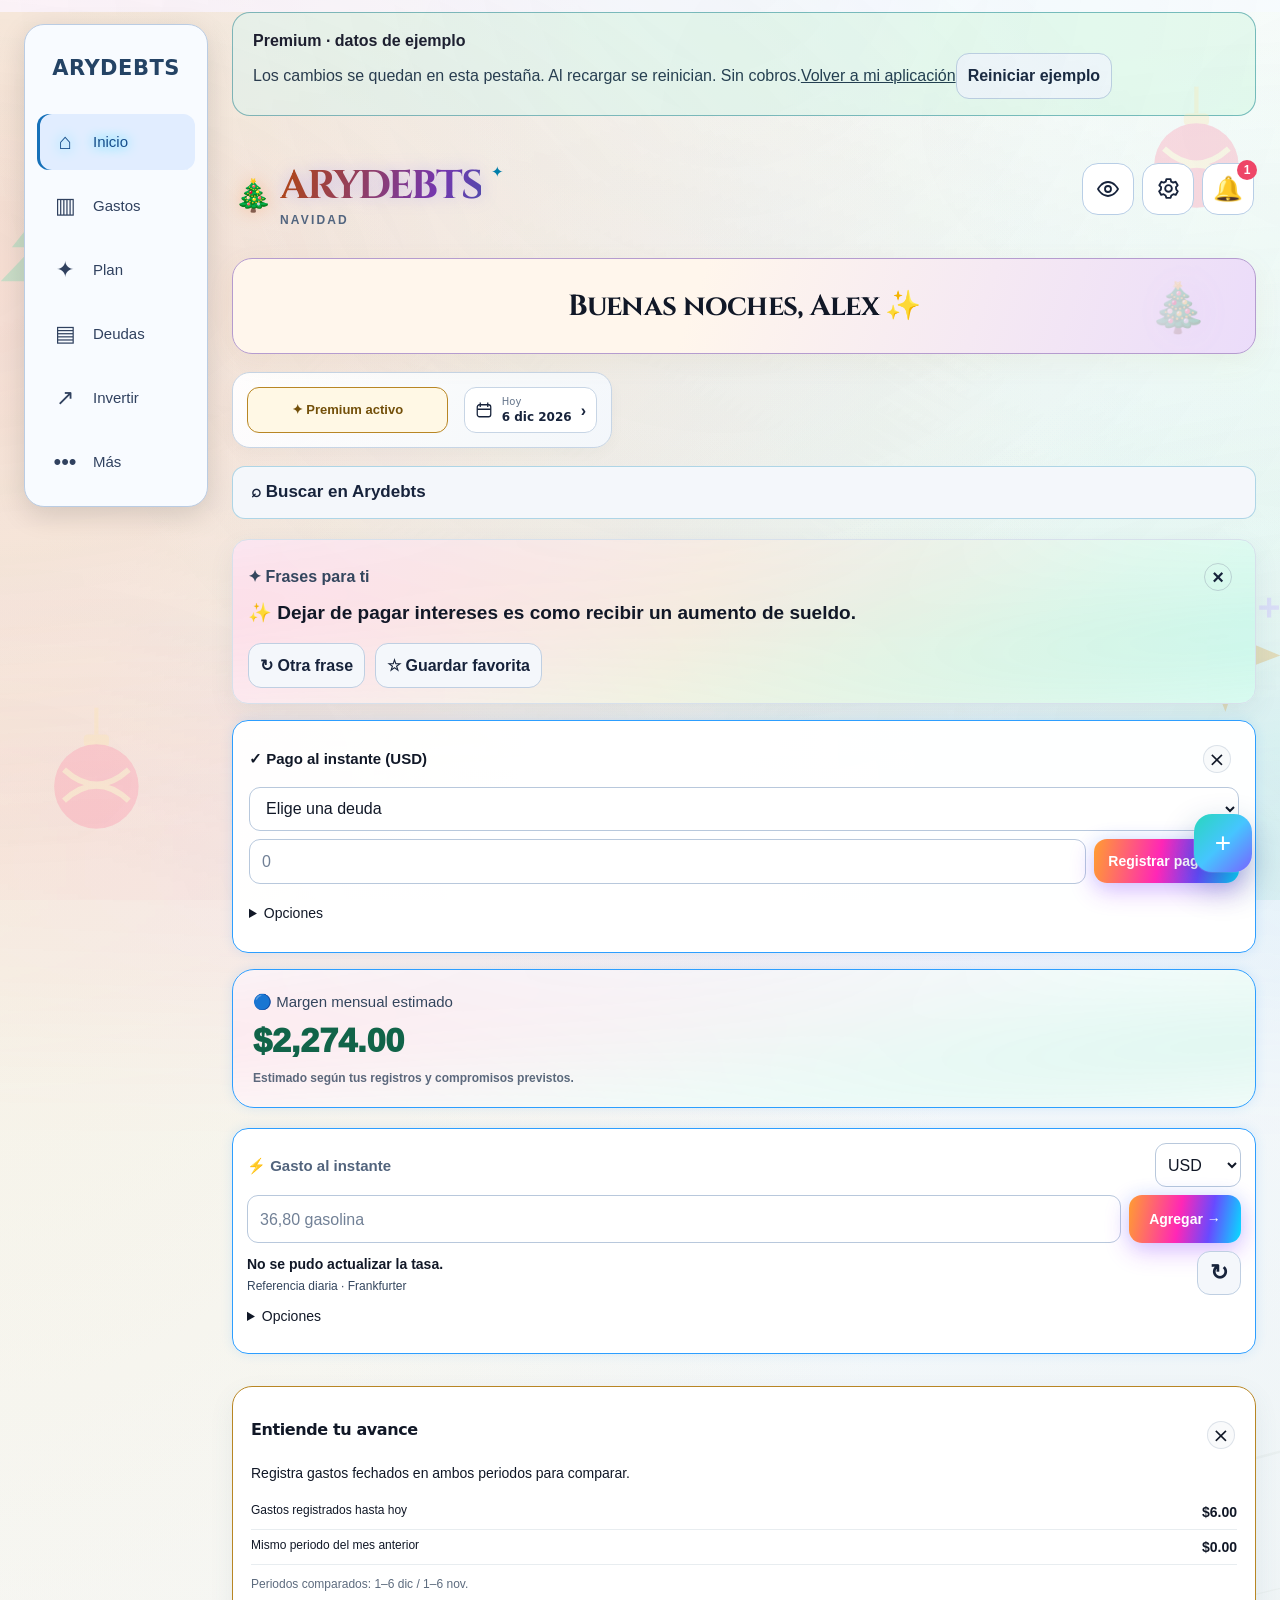
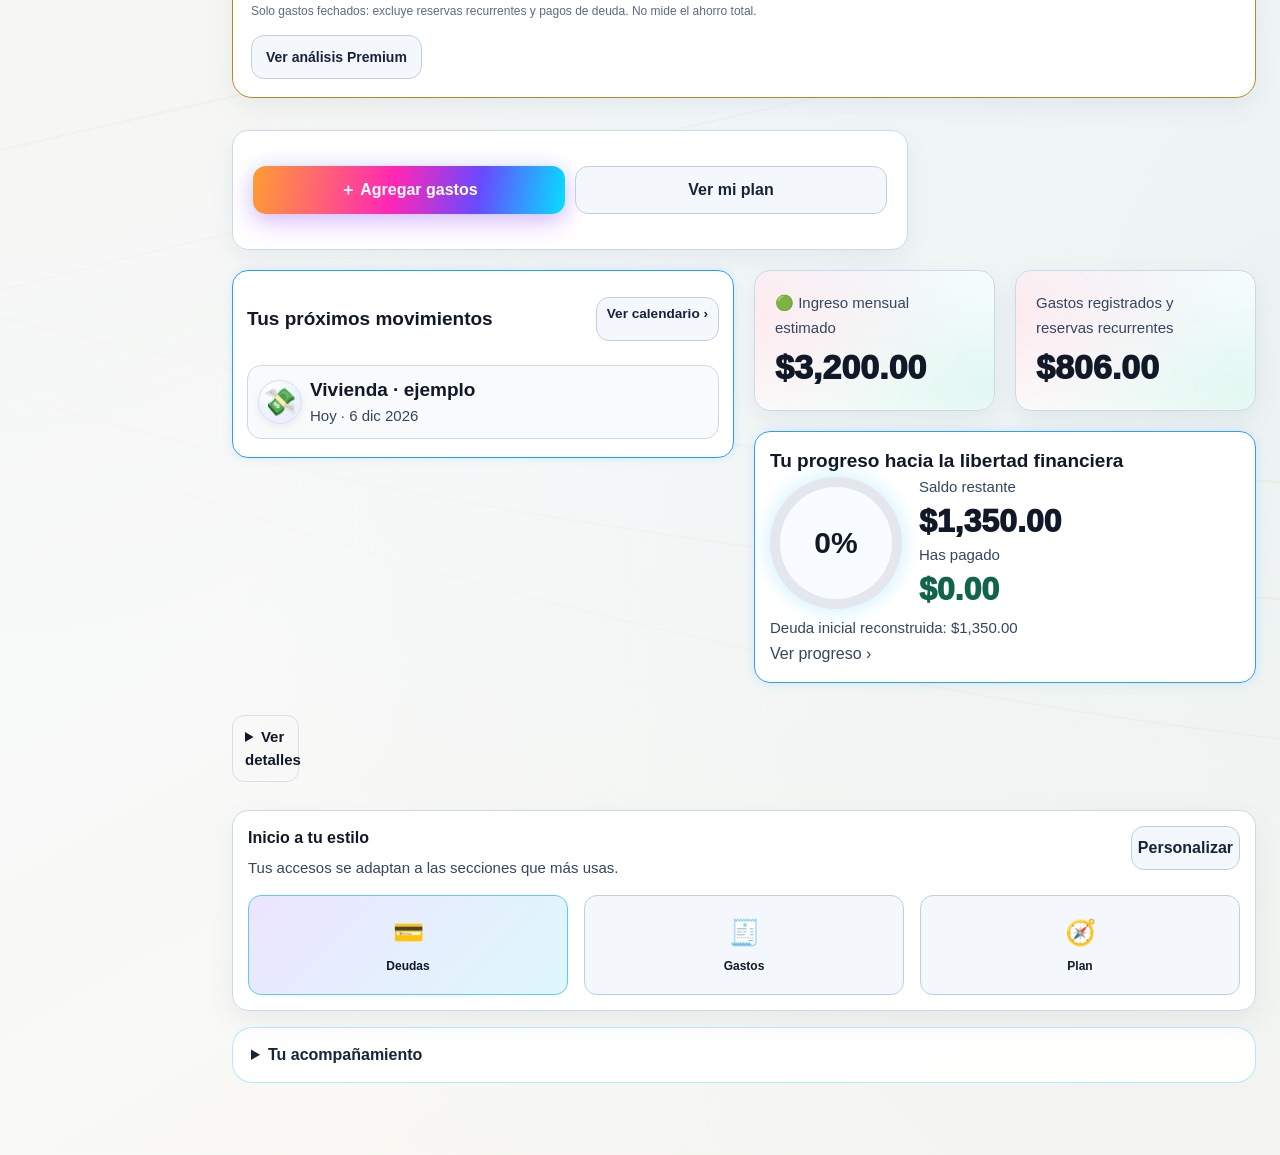
==== review/creator-f413120183a47717019fe88e/index.html @ 26764fbf "Export transparent planet icons and protect unsaved forms during live updates (217.21)" ====
<!doctype html><html lang="es"><head><base href="../../"><meta name="robots" content="noindex,nofollow"><meta charset="UTF-8"><meta name="viewport" content="width=device-width,initial-scale=1,viewport-fit=cover"><meta name="theme-color" content="#020713"><meta name="description" content="Arydebts — tus deudas hoy, tu libertad mañana."><meta http-equiv="Cache-Control" content="no-cache, no-store, must-revalidate"><meta http-equiv="Pragma" content="no-cache"><meta http-equiv="Expires" content="0"><link rel="manifest" href="manifest.webmanifest?v=217.21"><link rel="stylesheet" href="styles.css?v=217.21"><link rel="stylesheet" href="experience-v8.css?v=217.21"><link rel="stylesheet" href="landing-v9.css?v=217.21"><link rel="stylesheet" href="template-v14.css?v=217.21"><link rel="stylesheet" href="interactive-v15.css?v=217.21"><link rel="stylesheet" href="polish-v18.css?v=217.21"><link rel="stylesheet" href="theme-v40.css?v=217.21"><link rel="stylesheet" href="visual-sweetness-v54.css?v=217.21"><style>.scene17,.flags17,.flag17,.flagMotion15,.planetMotion9{display:none!important}.modeToggle{display:none!important}.tap45{cursor:pointer;transition:transform .16s ease,border-color .16s ease,box-shadow .16s ease}.tap45:active{transform:scale(.985)}.tap45:hover{border-color:#4ddfff88!important;box-shadow:0 8px 28px #21cfff12!important}.buy45{margin-top:14px;padding:15px;border-radius:16px;border:1px solid #ff966655;background:linear-gradient(135deg,#ff6b6b12,#ffb3470d);line-height:1.45}.buy45.yes{border-color:#42ddb777;background:linear-gradient(135deg,#27d6a512,#45cfff10)}.buy45 b{font-size:18px}.buy45 p{margin:7px 0}.buy45 small{color:#8190a8}.profilePhoto46,.profileAvatar46{display:grid;place-items:center;overflow:hidden;border-radius:50%;background:linear-gradient(135deg,#17365f,#071b39);border:2px solid #46cfff88;color:white}.profilePhoto46{width:112px;height:112px;margin:10px auto 4px;font-size:44px;cursor:pointer;padding:0;box-shadow:0 12px 32px #0005}.profileAvatar46{width:72px;height:72px;margin:0 0 12px 0;font-size:30px;cursor:pointer}.profilePhoto46 img,.profileAvatar46 img{width:100%;height:100%;object-fit:cover}.profilePhotoActions46{display:flex;flex-wrap:wrap;justify-content:center;gap:7px;margin:10px 0 18px}.profileHint54{text-align:center;font-size:11px;margin:5px 0}.profileSection46,.profileSecurity46{padding:14px;margin:12px 0;border:1px solid #ffffff18;border-radius:16px;background:#ffffff07}.profileSecurity46 p{line-height:1.5;color:#aab7ca}.profileStats54{display:grid;grid-template-columns:repeat(3,minmax(0,1fr));gap:7px;margin:14px 0}.profileStats54>div,.profileGoal54{padding:12px;border:1px solid #ffffff16;border-radius:15px;background:#ffffff08}.profileStats54 span,.profileGoal54 span{display:block;color:#91a5c4;font-size:10px;font-weight:750;margin-bottom:5px}.profileStats54 b{font-size:clamp(13px,3.8vw,18px);overflow-wrap:anywhere}.profileGoal54{margin-bottom:12px}.profileGoal54 b{font-size:16px}.profileSection46 textarea{min-height:82px;resize:vertical}.profileManageTitle54{display:block;margin:18px 0 8px}.profileQuick54{display:grid;grid-template-columns:1fr 1fr;gap:8px}.profileQuick54 .btn{min-height:48px;white-space:normal}.homeDataNote30{border-color:#ffc85a55!important}.homeDataNote30 p{line-height:1.45}.homeDataNote30 .btn{margin-top:6px}.homeDebtRise37{margin-top:9px;padding:8px 10px;border-radius:10px;background:#ff7a6614;border:1px solid #ff8d6b35;color:#ffc4b8;font-size:10px;line-height:1.4}.hello>.back{background:linear-gradient(145deg,#0b2348,#07172f)!important;border:1px solid #356d9d!important;color:#eaf4ff!important;border-radius:999px!important;padding:7px 11px!important;box-shadow:inset 0 1px #ffffff12,0 4px 12px #0004!important}.debtPulse33,.planPulse34{display:grid;grid-template-columns:repeat(3,minmax(0,1fr));gap:7px;margin:8px 0}.debtPulse33 .card,.planPulse34 .card{margin:0!important;padding:11px 9px!important;display:flex;flex-direction:column;gap:5px}.debtPulse33 strong,.planPulse34 strong{font-size:clamp(14px,4vw,19px);overflow-wrap:anywhere}.debtPulse33 .muted,.planPulse34 .muted{font-size:10px}.debtAlert33,.planWarn34,.planDeficit38{border-color:#ff9d6655!important;background:linear-gradient(135deg,rgba(255,91,91,.08),rgba(255,180,73,.05))!important}.planDeficit38 b{color:#ffb09d}.debtTarget33,.planAttack34{background:linear-gradient(135deg,rgba(65,221,192,.08),rgba(96,80,255,.1))!important}.debtTarget33>div,.planAttack34>div,.planStatus34{display:flex;justify-content:space-between;align-items:center;gap:12px;margin-top:8px}.debtTarget33 strong,.planAttack34>div strong{color:#65e6d0}.debtTarget33 p,.planAttack34 p,.planWarn34 p,.planDeficit38 p{line-height:1.45}.planHero34{background:radial-gradient(circle at 90% 10%,rgba(54,218,255,.13),transparent 32%),linear-gradient(135deg,rgba(91,72,255,.1),rgba(5,210,190,.06))!important}.planStatus34 b{font-size:18px}.planStatus34 strong{font-size:22px}.planTrack34{height:8px;border-radius:20px;background:#ffffff12;overflow:hidden;margin:10px 0}.planTrack34 i{display:block;height:100%;border-radius:inherit;background:linear-gradient(90deg,#32dcb8,#35cfff,#8d63ff);transition:width .35s ease}.cal35{padding:12px!important}.calTop35{display:grid;grid-template-columns:44px 1fr 44px;align-items:center;gap:8px;margin-bottom:10px}.calTop35 b{text-align:center;text-transform:capitalize;font-size:17px}.calTop35 .btn{min-height:42px;padding:8px;font-size:24px}.calWeek35,.calGrid35{display:grid;grid-template-columns:repeat(7,minmax(0,1fr));gap:4px}.calWeek35{margin-bottom:5px}.calWeek35 span{text-align:center;color:#8292aa;font-size:9px;font-weight:800}.calDay35{position:relative;min-width:0;min-height:46px;border:1px solid #ffffff12;border-radius:11px;background:#ffffff07;color:inherit;cursor:pointer}.calDay35 b{font-size:13px}.calDay35 i{position:absolute;right:3px;bottom:3px;min-width:14px;height:14px;padding:0 3px;border-radius:10px;background:#795fff;color:white;font-size:8px;font-style:normal;line-height:14px}.calDay35.today{border-color:#37dfff;box-shadow:inset 0 0 0 1px #37dfff55}.calDay35.today b{color:#63eaff}.calDay35.selected{background:linear-gradient(135deg,#614cff88,#00cfe866);border-color:#72eaff}.calDay35.hasEvent:not(.selected){background:#705cff18}.calBlank35{min-height:46px}.calToday35{width:100%;margin-top:10px!important;white-space:normal}.calDetail35 h3{text-transform:capitalize;margin:4px 0 10px}.calHint35{text-align:center}.calHint35 p{margin-bottom:0}.calActions36{display:grid;grid-template-columns:1fr 1fr;gap:7px;margin-top:10px}.calActions36 .btn{white-space:normal;min-height:42px}body.ary-light .hello>.back{background:#fff!important;color:#263954!important;border-color:#c9d7e6!important;box-shadow:0 4px 12px #536a841c!important}body.ary-light .buy45{color:#17233b;background:#fff7f1;border-color:#efb89b}body.ary-light .buy45.yes{background:#effcf8;border-color:#8edcc8}body.ary-light .buy45 small{color:#65758c}body.ary-light .profileSection46,body.ary-light .profileSecurity46,body.ary-light .profileStats54>div,body.ary-light .profileGoal54{background:#fff;border-color:#dce5f0;color:#17233b}body.ary-light .profileSecurity46 p{color:#64748b}body.ary-light .profileStats54 span,body.ary-light .profileGoal54 span{color:#64748b}@media(max-width:360px){.debtPulse33,.planPulse34{grid-template-columns:1fr}.debtPulse33 .card,.planPulse34 .card{flex-direction:row;align-items:center;justify-content:space-between}.cal35{padding:9px!important}.calWeek35,.calGrid35{gap:3px}.calDay35,.calBlank35{min-height:42px}.calDay35{border-radius:9px}.calActions36{grid-template-columns:1fr}.profileStats54{grid-template-columns:1fr}.profileQuick54{grid-template-columns:1fr}}</style><link rel="stylesheet" href="refinement-v55.css?v=217.21"><link rel="preload" href="assets/fonts/Cinzel.woff" as="font" type="font/woff" crossorigin><link rel="preload" href="assets/fonts/Cormorant.woff" as="font" type="font/woff" crossorigin><link rel="stylesheet" href="refinements-v58.css?v=217.21"><link rel="stylesheet" href="seasonal-v59.css?v=217.21"><link rel="stylesheet" href="due-reminders-v60.css?v=217.21"><link rel="stylesheet" href="personalize-v61.css?v=217.21"><link rel="stylesheet" href="polish-v62.css?v=217.21"><link rel="stylesheet" href="recurrence-v63.css?v=217.21"><link rel="stylesheet" href="desktop-v64.css?v=217.21"><link rel="stylesheet" href="waves-v65.css?v=217.21"><link rel="stylesheet" href="debt-expenses-v66.css?v=217.21"><link rel="stylesheet" href="refinements-v68.css?v=217.21"><link rel="stylesheet" href="quick-v70.css?v=217.21"><title>Premium · revisión — Arydebts</title><link rel="stylesheet" href="seasonal-background-v71.css?v=217.21"><link rel="stylesheet" href="workspace-v72.css?v=217.21"><link rel="stylesheet" href="seasonal-light-v73.css?v=217.21"><link rel="stylesheet" href="home-polish-v77.css?v=217.21"><link rel="stylesheet" href="card-waves-v78.css?v=217.21"><link rel="stylesheet" href="motion-mobile-v80.css?v=217.21"><meta name="apple-mobile-web-app-capable" content="yes"><meta name="apple-mobile-web-app-title" content="Arydebts"><link rel="stylesheet" href="home-daily-v81.css?v=217.21"><link rel="stylesheet" href="nav-readability-v85.css?v=217.21"><link rel="stylesheet" href="amount-presets-v86.css?v=217.21"><link rel="stylesheet" href="onboarding-rows-v88.css?v=217.21"><link rel="stylesheet" href="notifications-v89.css?v=217.21"><link rel="stylesheet" href="analysis-v93.css?v=217.21"><link rel="stylesheet" href="experience-v94.css?v=217.21"><link rel="stylesheet" href="expense-polish-v95.css?v=217.21"><link rel="stylesheet" href="mobile-welcome-v97.css?v=217.21"><link rel="stylesheet" href="auth-portal-v99.css?v=217.21"><link rel="icon" type="image/svg+xml" href="assets/arydebts-logo.svg?v=237"><link rel="stylesheet" href="cover-controls-v101.css?v=217.21"><link rel="stylesheet" href="unified-theme-v102.css?v=217.21"><link rel="stylesheet" href="layout-polish-v108.css?v=217.21"><link rel="stylesheet" href="clarity-v110.css?v=217.21"><link rel="stylesheet" href="desktop-workspace-v186.css?v=217.21"><link rel="stylesheet" href="investments-v201.css?v=217.21"><link rel="stylesheet" href="debt-entry-alert-v205.css?v=217.21"><link rel="stylesheet" href="compact-credit-v206.css?v=217.21"><link rel="stylesheet" href="sync-layout-v207.css?v=217.21"><link rel="stylesheet" href="neon-focus-v208.css?v=217.21"><meta name="ary-release" content="217.21"><link rel="stylesheet" href="desktop-feedback-v209.css?v=217.21"><link rel="stylesheet" href="compact-workspace-v210.css?v=217.21"><link rel="stylesheet" href="currency-reference-v212.css?v=217.21"><link rel="stylesheet" href="profile-hint-v213.css?v=217.21"><link rel="stylesheet" href="experience-plans-v214.css?v=217.21"><link rel="stylesheet" href="experience-tiers-v215.css?v=217.21"><link rel="stylesheet" href="experience-refinement-v216.css?v=217.21"><link rel="stylesheet" href="customer-experience-v217.css?v=217.21"><link rel="stylesheet" href="reliability-v218.css?v=217.21"><link rel="stylesheet" href="home-clarity-v225.css?v=217.21"><link rel="stylesheet" href="workspace-v227.css?v=217.21"><link rel="stylesheet" href="tasks-v230.css?v=217.21"><link rel="stylesheet" href="subscription-polish-v231.css?v=217.21"><link rel="stylesheet" href="calendar-shortcut-v234.css?v=217.21"><link rel="stylesheet" href="app-platform-v235.css?v=217.21"><link rel="apple-touch-icon" sizes="180x180" href="assets/apple-touch-icon.png?v=237"><meta name="mobile-web-app-capable" content="yes"></head><body><div class="aurora"></div><main id="app"></main><nav id="nav"></nav><div id="modal" class="modal hidden"></div><div id="toast" class="toast" role="status" aria-live="polite"></div><script type="application/json" id="aryPreviewScripts216">["money-math-v108.js?v=217.21", "backups-v92.js?v=217.21", "bootstrap-v54.js?v=217.21", "state-guard-v104.js?v=217.21", "monthly-model-v200.js?v=217.21", "app.js?v=217.21", "onboarding-v43.js?v=217.21", "social-icons-v55.js?v=217.21", "landing-v9.js?v=217.21", "features-v18.js?v=217.21", "theme-stable-v46.js?v=217.21", "i18n-v20.js?v=217.21", "i18n-complete-v53.js?v=217.21", "ants-v25.js?v=217.21", "ledger-v27.js?v=217.21", "human-v41.js?v=217.21", "home-v29.js?v=217.21", "debts-v33.js?v=217.21", "plan-v34.js?v=217.21", "calendar-v35.js?v=217.21", "smart-v45.js?v=217.21", "profile-v46.js?v=217.21", "real-data-v54.js?v=217.21", "payments-v54.js?v=217.21", "home-live-v54.js?v=217.21", "locale-ui-v54.js?v=217.21", "world-motion-v57.js?v=217.21", "refinements-v58.js?v=217.21", "assistant-config-v58.js?v=217.21", "assistant-v58.js?v=217.21", "seasonal-v59.js?v=217.21", "due-reminders-v60.js?v=217.21", "personalize-v61.js?v=217.21", "polish-v62.js?v=217.21", "recurrence-v63.js?v=217.21", "numbers-v63.js?v=217.21", "desktop-v64.js?v=217.21", "waves-v65.js?v=217.21", "debt-expenses-v66.js?v=217.21", "refinements-v68.js?v=217.21", "quick-v70.js?v=217.21", "seasonal-background-v71.js?v=217.21", "ui-config-v72.js?v=217.21", "workspace-v72.js?v=217.21", "registration-v72.js?v=217.21", "social-links-v74.js?v=217.21", "home-polish-v77.js?v=217.21", "motion-mobile-v80.js?v=217.21", "activity-v82.js?v=217.21", "account-service-v83.js?v=217.21", "account-status-v83.js?v=217.21", "task-reminders-v233.js?v=217.21", "notification-rules-v89.js?v=217.21", "notifications-v89.js?v=217.21", "analysis-model-v93.js?v=217.21", "analysis-v93.js?v=217.21", "experience-model-v94.js?v=217.21", "experience-v94.js?v=217.21", "mobile-welcome-v97.js?v=217.21", "auth-portal-v99.js?v=217.21", "cover-controls-v101.js?v=217.21", "client-repairs.js?v=217.21", "instant-model-v197.js?v=217.21", "reliability-v218.js?v=217.21", "personal-layout-v192.js?v=217.21", "daily-use-v197.js?v=217.21", "quick-payment-v199.js?v=217.21", "monthly-experience-v200.js?v=217.21", "investment-history-v201.js?v=217.21", "investments-v200.js?v=217.21", "debt-entry-alert-v205.js?v=217.21", "credit-score-v206.js?v=217.21", "sync-delete-v207.js?v=217.21", "currency-model-v208.js?v=217.21", "currency-ui-v208.js?v=217.21", "release-refresh-v209.js?v=217.21", "compact-workspace-v210.js?v=217.21", "currency-reference-v212.js?v=217.21", "profile-hint-v213.js?v=217.21", "premium-service-v214.js?v=217.21", "experience-plans-v214.js?v=217.21", "debt-strategy-v215.js?v=217.21", "experience-tiers-v215.js?v=217.21", "investment-learning-model-v216.js?v=217.21", "experience-refinement-v216.js?v=217.21", "customer-experience-v217.js?v=217.21", "home-clarity-model-v225.js?v=217.21", "home-clarity-v225.js?v=217.21", "workspace-v227.js?v=217.21", "subscription-polish-v231.js?v=217.21", "preview-demo-v216.js?v=217.21", "calendar-shortcut-v234.js?v=217.21", "app-platform-v235.js?v=217.21", "investing-paths-v235.js?v=217.21"]</script><script>// Separate sample workspace: never read or mutate the user's persistent storage.
(async()=>{
'use strict';
const app=document.getElementById('app');
try{
 class SampleStorage{#data=new Map();get length(){return this.#data.size}key(i){return [...this.#data.keys()][i]??null}getItem(k){return this.#data.get(String(k))??null}setItem(k,v){this.#data.set(String(k),String(v))}removeItem(k){this.#data.delete(String(k))}clear(){this.#data.clear()}}
 Object.defineProperty(window,'Storage',{value:SampleStorage,configurable:false});
 const local=new SampleStorage(),session=new SampleStorage();
 Object.defineProperty(window,'localStorage',{value:local,configurable:false});Object.defineProperty(window,'sessionStorage',{value:session,configurable:false});
 if(window.localStorage!==local||window.sessionStorage!==session)throw Error('storage');
 addEventListener('storage',e=>e.stopImmediatePropagation(),true);
 const today=new Date().toISOString().slice(0,10);
 local.setItem('arydebts-profile',JSON.stringify({name:'Alex · ejemplo',email:'premium-preview@example.test',localDemo:true}));
 local.setItem('arydebts-v3',JSON.stringify({currency:'USD',locale:'es-US',mode:'immersive',theme:'light',name:'Alex · ejemplo',income:3200,incomeFrequency:'monthly',goal:'Preparar mi primera vivienda',goals:[],greeting:'',savings:1800,onboarded:true,experience214:'complete',navOrder:['home','expenses','plan','debts','investments','more'],debts:[{id:21601,name:'Tarjeta · ejemplo',balance:450,min:45,apr:18},{id:21602,name:'Computador · ejemplo',balance:900,min:75,apr:5}],expenses:[{id:21603,name:'Vivienda · ejemplo',amount:800,cat:'Casa',date:today,frequency:'monthly'},{id:21604,name:'Café · ejemplo',amount:6,cat:'Hormiga',date:today,frequency:'once'}],calendarEvents:[],payments:[],guide94:{version:203,active:false,completed:true,seen:['home','expenses','plan','debts','investments','more']}}));
 const nativeFetch=window.fetch.bind(window);window.fetch=(input,init={})=>{const request=input instanceof Request?input:null,url=new URL(request?.url||String(input),location.href),method=String(init.method||request?.method||'GET').toUpperCase();if(method==='GET'&&((url.origin===location.origin&&url.pathname.endsWith('/release.json'))||['api.frankfurter.dev','api.frankfurter.app'].includes(url.hostname)))return nativeFetch(input,init);return Promise.reject(Error('Sample preview: account services are disconnected'))};
 window.aryReview216=Object.freeze({active:true});
 const overlay=document.createElement('div');overlay.className='previewLoading216';overlay.textContent='Preparando Premium con datos de ejemplo…';document.body.append(overlay);document.body.classList.add('previewPending216');
 const scripts=JSON.parse(document.getElementById('aryPreviewScripts216').textContent);for(const src of scripts){await new Promise((resolve,reject)=>{const tag=document.createElement('script');tag.src=src;tag.async=false;tag.onload=resolve;tag.onerror=reject;document.body.append(tag)})}
 document.dispatchEvent(new Event('DOMContentLoaded',{bubbles:true}));
 overlay.remove();document.body.classList.remove('previewPending216');window.aryPreviewReady216=true;
}catch{document.body.classList.remove('previewPending216');document.querySelector('.previewLoading216')?.remove();app.innerHTML='<section class="card"><h1>La vista de ejemplo no pudo iniciar</h1><p>Vuelve a abrirla en otra pestaña.</p><a href="index.html">Volver a la aplicación</a></section>'}
})();
</script></body></html>
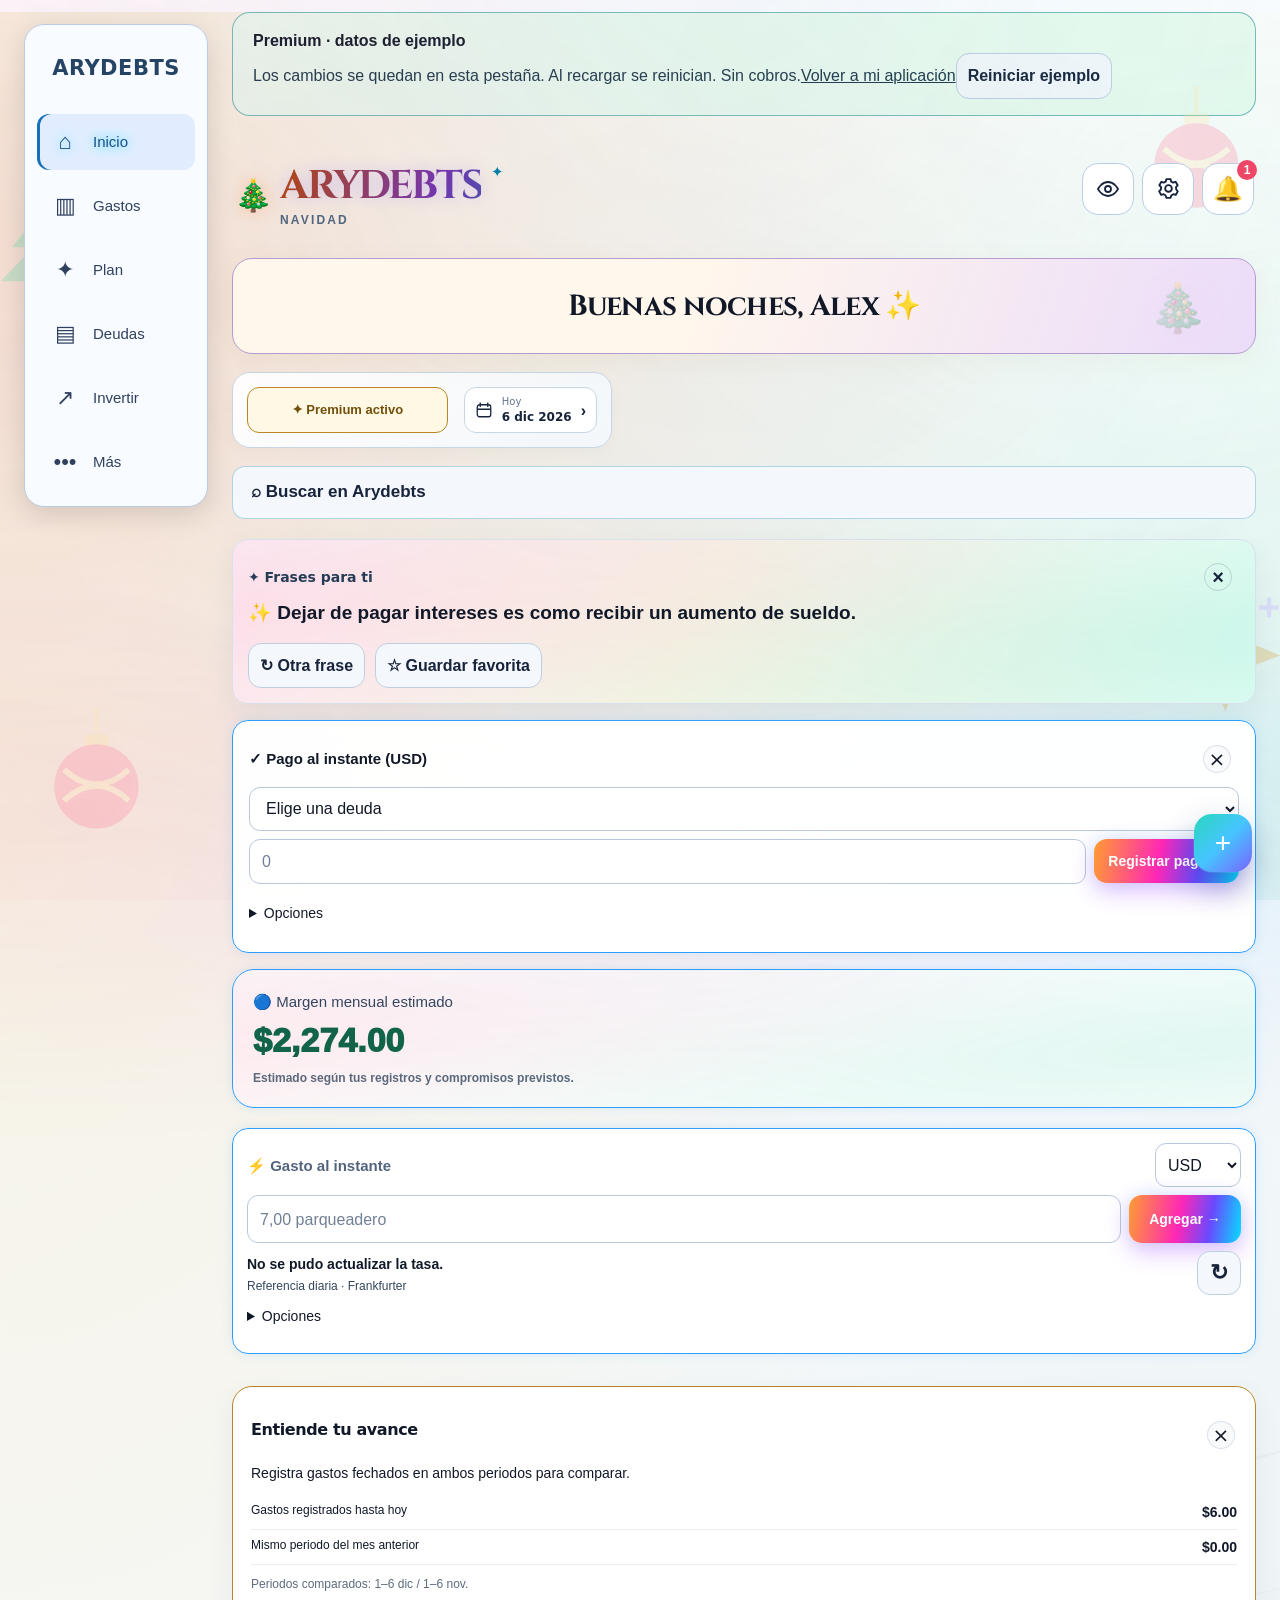
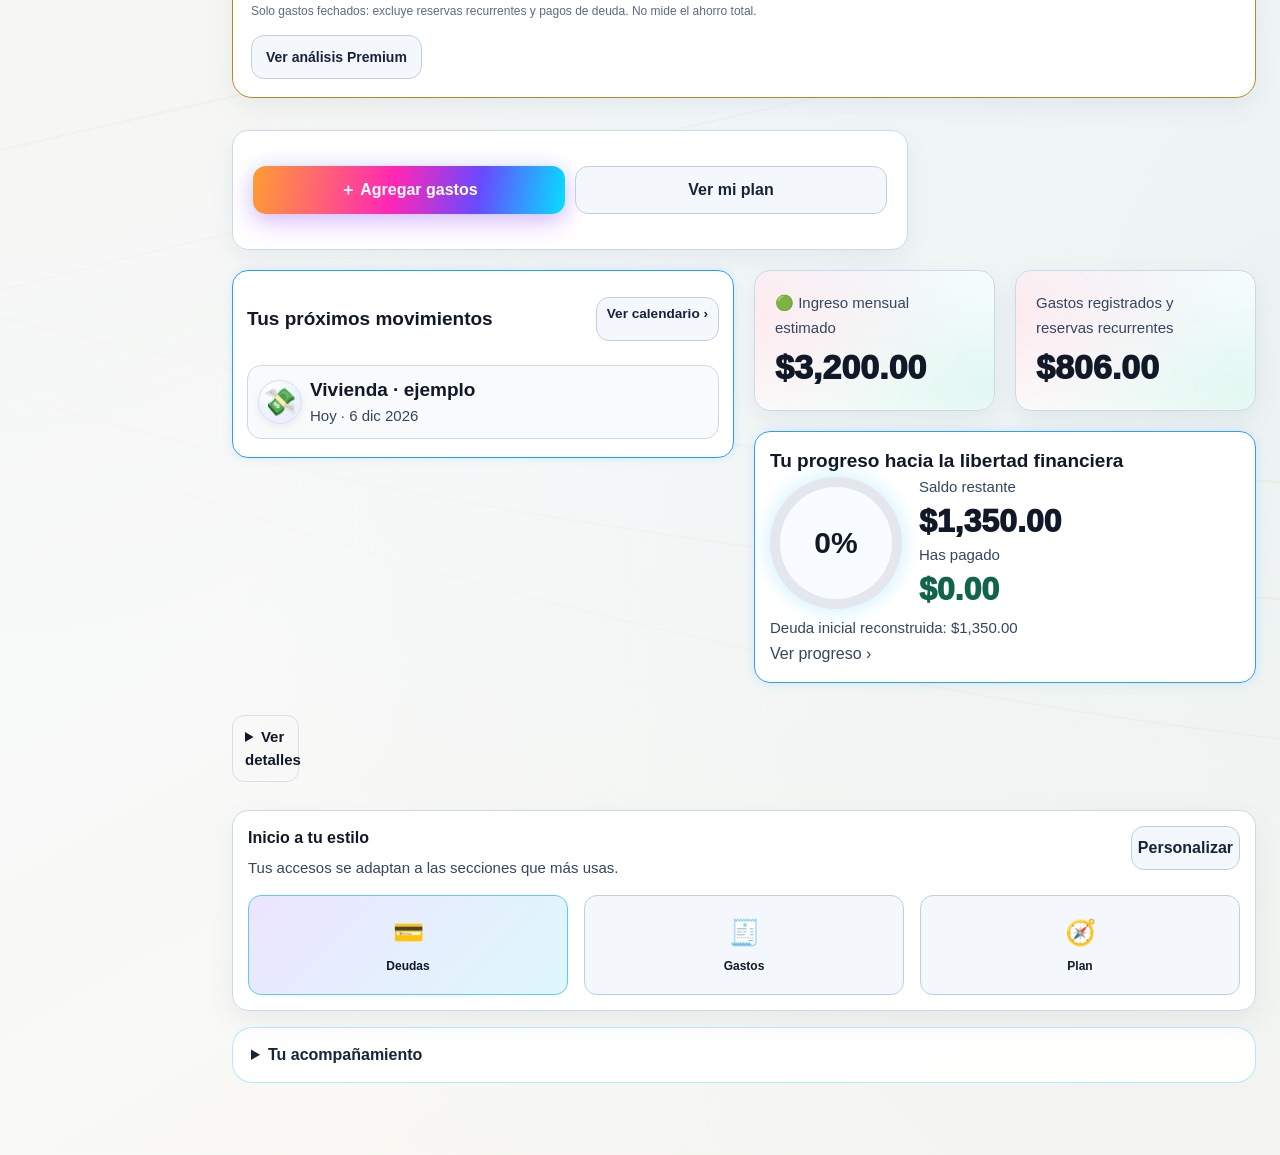
==== commit f8c22a15: "Improve readability of Home view and motivational section labels (217.22)" ====
--- a/review/creator-f413120183a47717019fe88e/index.html
+++ b/review/creator-f413120183a47717019fe88e/index.html
@@ -1,4 +1,4 @@
-<!doctype html><html lang="es"><head><base href="../../"><meta name="robots" content="noindex,nofollow"><meta charset="UTF-8"><meta name="viewport" content="width=device-width,initial-scale=1,viewport-fit=cover"><meta name="theme-color" content="#020713"><meta name="description" content="Arydebts — tus deudas hoy, tu libertad mañana."><meta http-equiv="Cache-Control" content="no-cache, no-store, must-revalidate"><meta http-equiv="Pragma" content="no-cache"><meta http-equiv="Expires" content="0"><link rel="manifest" href="manifest.webmanifest?v=217.21"><link rel="stylesheet" href="styles.css?v=217.21"><link rel="stylesheet" href="experience-v8.css?v=217.21"><link rel="stylesheet" href="landing-v9.css?v=217.21"><link rel="stylesheet" href="template-v14.css?v=217.21"><link rel="stylesheet" href="interactive-v15.css?v=217.21"><link rel="stylesheet" href="polish-v18.css?v=217.21"><link rel="stylesheet" href="theme-v40.css?v=217.21"><link rel="stylesheet" href="visual-sweetness-v54.css?v=217.21"><style>.scene17,.flags17,.flag17,.flagMotion15,.planetMotion9{display:none!important}.modeToggle{display:none!important}.tap45{cursor:pointer;transition:transform .16s ease,border-color .16s ease,box-shadow .16s ease}.tap45:active{transform:scale(.985)}.tap45:hover{border-color:#4ddfff88!important;box-shadow:0 8px 28px #21cfff12!important}.buy45{margin-top:14px;padding:15px;border-radius:16px;border:1px solid #ff966655;background:linear-gradient(135deg,#ff6b6b12,#ffb3470d);line-height:1.45}.buy45.yes{border-color:#42ddb777;background:linear-gradient(135deg,#27d6a512,#45cfff10)}.buy45 b{font-size:18px}.buy45 p{margin:7px 0}.buy45 small{color:#8190a8}.profilePhoto46,.profileAvatar46{display:grid;place-items:center;overflow:hidden;border-radius:50%;background:linear-gradient(135deg,#17365f,#071b39);border:2px solid #46cfff88;color:white}.profilePhoto46{width:112px;height:112px;margin:10px auto 4px;font-size:44px;cursor:pointer;padding:0;box-shadow:0 12px 32px #0005}.profileAvatar46{width:72px;height:72px;margin:0 0 12px 0;font-size:30px;cursor:pointer}.profilePhoto46 img,.profileAvatar46 img{width:100%;height:100%;object-fit:cover}.profilePhotoActions46{display:flex;flex-wrap:wrap;justify-content:center;gap:7px;margin:10px 0 18px}.profileHint54{text-align:center;font-size:11px;margin:5px 0}.profileSection46,.profileSecurity46{padding:14px;margin:12px 0;border:1px solid #ffffff18;border-radius:16px;background:#ffffff07}.profileSecurity46 p{line-height:1.5;color:#aab7ca}.profileStats54{display:grid;grid-template-columns:repeat(3,minmax(0,1fr));gap:7px;margin:14px 0}.profileStats54>div,.profileGoal54{padding:12px;border:1px solid #ffffff16;border-radius:15px;background:#ffffff08}.profileStats54 span,.profileGoal54 span{display:block;color:#91a5c4;font-size:10px;font-weight:750;margin-bottom:5px}.profileStats54 b{font-size:clamp(13px,3.8vw,18px);overflow-wrap:anywhere}.profileGoal54{margin-bottom:12px}.profileGoal54 b{font-size:16px}.profileSection46 textarea{min-height:82px;resize:vertical}.profileManageTitle54{display:block;margin:18px 0 8px}.profileQuick54{display:grid;grid-template-columns:1fr 1fr;gap:8px}.profileQuick54 .btn{min-height:48px;white-space:normal}.homeDataNote30{border-color:#ffc85a55!important}.homeDataNote30 p{line-height:1.45}.homeDataNote30 .btn{margin-top:6px}.homeDebtRise37{margin-top:9px;padding:8px 10px;border-radius:10px;background:#ff7a6614;border:1px solid #ff8d6b35;color:#ffc4b8;font-size:10px;line-height:1.4}.hello>.back{background:linear-gradient(145deg,#0b2348,#07172f)!important;border:1px solid #356d9d!important;color:#eaf4ff!important;border-radius:999px!important;padding:7px 11px!important;box-shadow:inset 0 1px #ffffff12,0 4px 12px #0004!important}.debtPulse33,.planPulse34{display:grid;grid-template-columns:repeat(3,minmax(0,1fr));gap:7px;margin:8px 0}.debtPulse33 .card,.planPulse34 .card{margin:0!important;padding:11px 9px!important;display:flex;flex-direction:column;gap:5px}.debtPulse33 strong,.planPulse34 strong{font-size:clamp(14px,4vw,19px);overflow-wrap:anywhere}.debtPulse33 .muted,.planPulse34 .muted{font-size:10px}.debtAlert33,.planWarn34,.planDeficit38{border-color:#ff9d6655!important;background:linear-gradient(135deg,rgba(255,91,91,.08),rgba(255,180,73,.05))!important}.planDeficit38 b{color:#ffb09d}.debtTarget33,.planAttack34{background:linear-gradient(135deg,rgba(65,221,192,.08),rgba(96,80,255,.1))!important}.debtTarget33>div,.planAttack34>div,.planStatus34{display:flex;justify-content:space-between;align-items:center;gap:12px;margin-top:8px}.debtTarget33 strong,.planAttack34>div strong{color:#65e6d0}.debtTarget33 p,.planAttack34 p,.planWarn34 p,.planDeficit38 p{line-height:1.45}.planHero34{background:radial-gradient(circle at 90% 10%,rgba(54,218,255,.13),transparent 32%),linear-gradient(135deg,rgba(91,72,255,.1),rgba(5,210,190,.06))!important}.planStatus34 b{font-size:18px}.planStatus34 strong{font-size:22px}.planTrack34{height:8px;border-radius:20px;background:#ffffff12;overflow:hidden;margin:10px 0}.planTrack34 i{display:block;height:100%;border-radius:inherit;background:linear-gradient(90deg,#32dcb8,#35cfff,#8d63ff);transition:width .35s ease}.cal35{padding:12px!important}.calTop35{display:grid;grid-template-columns:44px 1fr 44px;align-items:center;gap:8px;margin-bottom:10px}.calTop35 b{text-align:center;text-transform:capitalize;font-size:17px}.calTop35 .btn{min-height:42px;padding:8px;font-size:24px}.calWeek35,.calGrid35{display:grid;grid-template-columns:repeat(7,minmax(0,1fr));gap:4px}.calWeek35{margin-bottom:5px}.calWeek35 span{text-align:center;color:#8292aa;font-size:9px;font-weight:800}.calDay35{position:relative;min-width:0;min-height:46px;border:1px solid #ffffff12;border-radius:11px;background:#ffffff07;color:inherit;cursor:pointer}.calDay35 b{font-size:13px}.calDay35 i{position:absolute;right:3px;bottom:3px;min-width:14px;height:14px;padding:0 3px;border-radius:10px;background:#795fff;color:white;font-size:8px;font-style:normal;line-height:14px}.calDay35.today{border-color:#37dfff;box-shadow:inset 0 0 0 1px #37dfff55}.calDay35.today b{color:#63eaff}.calDay35.selected{background:linear-gradient(135deg,#614cff88,#00cfe866);border-color:#72eaff}.calDay35.hasEvent:not(.selected){background:#705cff18}.calBlank35{min-height:46px}.calToday35{width:100%;margin-top:10px!important;white-space:normal}.calDetail35 h3{text-transform:capitalize;margin:4px 0 10px}.calHint35{text-align:center}.calHint35 p{margin-bottom:0}.calActions36{display:grid;grid-template-columns:1fr 1fr;gap:7px;margin-top:10px}.calActions36 .btn{white-space:normal;min-height:42px}body.ary-light .hello>.back{background:#fff!important;color:#263954!important;border-color:#c9d7e6!important;box-shadow:0 4px 12px #536a841c!important}body.ary-light .buy45{color:#17233b;background:#fff7f1;border-color:#efb89b}body.ary-light .buy45.yes{background:#effcf8;border-color:#8edcc8}body.ary-light .buy45 small{color:#65758c}body.ary-light .profileSection46,body.ary-light .profileSecurity46,body.ary-light .profileStats54>div,body.ary-light .profileGoal54{background:#fff;border-color:#dce5f0;color:#17233b}body.ary-light .profileSecurity46 p{color:#64748b}body.ary-light .profileStats54 span,body.ary-light .profileGoal54 span{color:#64748b}@media(max-width:360px){.debtPulse33,.planPulse34{grid-template-columns:1fr}.debtPulse33 .card,.planPulse34 .card{flex-direction:row;align-items:center;justify-content:space-between}.cal35{padding:9px!important}.calWeek35,.calGrid35{gap:3px}.calDay35,.calBlank35{min-height:42px}.calDay35{border-radius:9px}.calActions36{grid-template-columns:1fr}.profileStats54{grid-template-columns:1fr}.profileQuick54{grid-template-columns:1fr}}</style><link rel="stylesheet" href="refinement-v55.css?v=217.21"><link rel="preload" href="assets/fonts/Cinzel.woff" as="font" type="font/woff" crossorigin><link rel="preload" href="assets/fonts/Cormorant.woff" as="font" type="font/woff" crossorigin><link rel="stylesheet" href="refinements-v58.css?v=217.21"><link rel="stylesheet" href="seasonal-v59.css?v=217.21"><link rel="stylesheet" href="due-reminders-v60.css?v=217.21"><link rel="stylesheet" href="personalize-v61.css?v=217.21"><link rel="stylesheet" href="polish-v62.css?v=217.21"><link rel="stylesheet" href="recurrence-v63.css?v=217.21"><link rel="stylesheet" href="desktop-v64.css?v=217.21"><link rel="stylesheet" href="waves-v65.css?v=217.21"><link rel="stylesheet" href="debt-expenses-v66.css?v=217.21"><link rel="stylesheet" href="refinements-v68.css?v=217.21"><link rel="stylesheet" href="quick-v70.css?v=217.21"><title>Premium · revisión — Arydebts</title><link rel="stylesheet" href="seasonal-background-v71.css?v=217.21"><link rel="stylesheet" href="workspace-v72.css?v=217.21"><link rel="stylesheet" href="seasonal-light-v73.css?v=217.21"><link rel="stylesheet" href="home-polish-v77.css?v=217.21"><link rel="stylesheet" href="card-waves-v78.css?v=217.21"><link rel="stylesheet" href="motion-mobile-v80.css?v=217.21"><meta name="apple-mobile-web-app-capable" content="yes"><meta name="apple-mobile-web-app-title" content="Arydebts"><link rel="stylesheet" href="home-daily-v81.css?v=217.21"><link rel="stylesheet" href="nav-readability-v85.css?v=217.21"><link rel="stylesheet" href="amount-presets-v86.css?v=217.21"><link rel="stylesheet" href="onboarding-rows-v88.css?v=217.21"><link rel="stylesheet" href="notifications-v89.css?v=217.21"><link rel="stylesheet" href="analysis-v93.css?v=217.21"><link rel="stylesheet" href="experience-v94.css?v=217.21"><link rel="stylesheet" href="expense-polish-v95.css?v=217.21"><link rel="stylesheet" href="mobile-welcome-v97.css?v=217.21"><link rel="stylesheet" href="auth-portal-v99.css?v=217.21"><link rel="icon" type="image/svg+xml" href="assets/arydebts-logo.svg?v=237"><link rel="stylesheet" href="cover-controls-v101.css?v=217.21"><link rel="stylesheet" href="unified-theme-v102.css?v=217.21"><link rel="stylesheet" href="layout-polish-v108.css?v=217.21"><link rel="stylesheet" href="clarity-v110.css?v=217.21"><link rel="stylesheet" href="desktop-workspace-v186.css?v=217.21"><link rel="stylesheet" href="investments-v201.css?v=217.21"><link rel="stylesheet" href="debt-entry-alert-v205.css?v=217.21"><link rel="stylesheet" href="compact-credit-v206.css?v=217.21"><link rel="stylesheet" href="sync-layout-v207.css?v=217.21"><link rel="stylesheet" href="neon-focus-v208.css?v=217.21"><meta name="ary-release" content="217.21"><link rel="stylesheet" href="desktop-feedback-v209.css?v=217.21"><link rel="stylesheet" href="compact-workspace-v210.css?v=217.21"><link rel="stylesheet" href="currency-reference-v212.css?v=217.21"><link rel="stylesheet" href="profile-hint-v213.css?v=217.21"><link rel="stylesheet" href="experience-plans-v214.css?v=217.21"><link rel="stylesheet" href="experience-tiers-v215.css?v=217.21"><link rel="stylesheet" href="experience-refinement-v216.css?v=217.21"><link rel="stylesheet" href="customer-experience-v217.css?v=217.21"><link rel="stylesheet" href="reliability-v218.css?v=217.21"><link rel="stylesheet" href="home-clarity-v225.css?v=217.21"><link rel="stylesheet" href="workspace-v227.css?v=217.21"><link rel="stylesheet" href="tasks-v230.css?v=217.21"><link rel="stylesheet" href="subscription-polish-v231.css?v=217.21"><link rel="stylesheet" href="calendar-shortcut-v234.css?v=217.21"><link rel="stylesheet" href="app-platform-v235.css?v=217.21"><link rel="apple-touch-icon" sizes="180x180" href="assets/apple-touch-icon.png?v=237"><meta name="mobile-web-app-capable" content="yes"></head><body><div class="aurora"></div><main id="app"></main><nav id="nav"></nav><div id="modal" class="modal hidden"></div><div id="toast" class="toast" role="status" aria-live="polite"></div><script type="application/json" id="aryPreviewScripts216">["money-math-v108.js?v=217.21", "backups-v92.js?v=217.21", "bootstrap-v54.js?v=217.21", "state-guard-v104.js?v=217.21", "monthly-model-v200.js?v=217.21", "app.js?v=217.21", "onboarding-v43.js?v=217.21", "social-icons-v55.js?v=217.21", "landing-v9.js?v=217.21", "features-v18.js?v=217.21", "theme-stable-v46.js?v=217.21", "i18n-v20.js?v=217.21", "i18n-complete-v53.js?v=217.21", "ants-v25.js?v=217.21", "ledger-v27.js?v=217.21", "human-v41.js?v=217.21", "home-v29.js?v=217.21", "debts-v33.js?v=217.21", "plan-v34.js?v=217.21", "calendar-v35.js?v=217.21", "smart-v45.js?v=217.21", "profile-v46.js?v=217.21", "real-data-v54.js?v=217.21", "payments-v54.js?v=217.21", "home-live-v54.js?v=217.21", "locale-ui-v54.js?v=217.21", "world-motion-v57.js?v=217.21", "refinements-v58.js?v=217.21", "assistant-config-v58.js?v=217.21", "assistant-v58.js?v=217.21", "seasonal-v59.js?v=217.21", "due-reminders-v60.js?v=217.21", "personalize-v61.js?v=217.21", "polish-v62.js?v=217.21", "recurrence-v63.js?v=217.21", "numbers-v63.js?v=217.21", "desktop-v64.js?v=217.21", "waves-v65.js?v=217.21", "debt-expenses-v66.js?v=217.21", "refinements-v68.js?v=217.21", "quick-v70.js?v=217.21", "seasonal-background-v71.js?v=217.21", "ui-config-v72.js?v=217.21", "workspace-v72.js?v=217.21", "registration-v72.js?v=217.21", "social-links-v74.js?v=217.21", "home-polish-v77.js?v=217.21", "motion-mobile-v80.js?v=217.21", "activity-v82.js?v=217.21", "account-service-v83.js?v=217.21", "account-status-v83.js?v=217.21", "task-reminders-v233.js?v=217.21", "notification-rules-v89.js?v=217.21", "notifications-v89.js?v=217.21", "analysis-model-v93.js?v=217.21", "analysis-v93.js?v=217.21", "experience-model-v94.js?v=217.21", "experience-v94.js?v=217.21", "mobile-welcome-v97.js?v=217.21", "auth-portal-v99.js?v=217.21", "cover-controls-v101.js?v=217.21", "client-repairs.js?v=217.21", "instant-model-v197.js?v=217.21", "reliability-v218.js?v=217.21", "personal-layout-v192.js?v=217.21", "daily-use-v197.js?v=217.21", "quick-payment-v199.js?v=217.21", "monthly-experience-v200.js?v=217.21", "investment-history-v201.js?v=217.21", "investments-v200.js?v=217.21", "debt-entry-alert-v205.js?v=217.21", "credit-score-v206.js?v=217.21", "sync-delete-v207.js?v=217.21", "currency-model-v208.js?v=217.21", "currency-ui-v208.js?v=217.21", "release-refresh-v209.js?v=217.21", "compact-workspace-v210.js?v=217.21", "currency-reference-v212.js?v=217.21", "profile-hint-v213.js?v=217.21", "premium-service-v214.js?v=217.21", "experience-plans-v214.js?v=217.21", "debt-strategy-v215.js?v=217.21", "experience-tiers-v215.js?v=217.21", "investment-learning-model-v216.js?v=217.21", "experience-refinement-v216.js?v=217.21", "customer-experience-v217.js?v=217.21", "home-clarity-model-v225.js?v=217.21", "home-clarity-v225.js?v=217.21", "workspace-v227.js?v=217.21", "subscription-polish-v231.js?v=217.21", "preview-demo-v216.js?v=217.21", "calendar-shortcut-v234.js?v=217.21", "app-platform-v235.js?v=217.21", "investing-paths-v235.js?v=217.21"]</script><script>// Separate sample workspace: never read or mutate the user's persistent storage.
+<!doctype html><html lang="es"><head><base href="../../"><meta name="robots" content="noindex,nofollow"><meta charset="UTF-8"><meta name="viewport" content="width=device-width,initial-scale=1,viewport-fit=cover"><meta name="theme-color" content="#020713"><meta name="description" content="Arydebts — tus deudas hoy, tu libertad mañana."><meta http-equiv="Cache-Control" content="no-cache, no-store, must-revalidate"><meta http-equiv="Pragma" content="no-cache"><meta http-equiv="Expires" content="0"><link rel="manifest" href="manifest.webmanifest?v=217.22"><link rel="stylesheet" href="styles.css?v=217.22"><link rel="stylesheet" href="experience-v8.css?v=217.22"><link rel="stylesheet" href="landing-v9.css?v=217.22"><link rel="stylesheet" href="template-v14.css?v=217.22"><link rel="stylesheet" href="interactive-v15.css?v=217.22"><link rel="stylesheet" href="polish-v18.css?v=217.22"><link rel="stylesheet" href="theme-v40.css?v=217.22"><link rel="stylesheet" href="visual-sweetness-v54.css?v=217.22"><style>.scene17,.flags17,.flag17,.flagMotion15,.planetMotion9{display:none!important}.modeToggle{display:none!important}.tap45{cursor:pointer;transition:transform .16s ease,border-color .16s ease,box-shadow .16s ease}.tap45:active{transform:scale(.985)}.tap45:hover{border-color:#4ddfff88!important;box-shadow:0 8px 28px #21cfff12!important}.buy45{margin-top:14px;padding:15px;border-radius:16px;border:1px solid #ff966655;background:linear-gradient(135deg,#ff6b6b12,#ffb3470d);line-height:1.45}.buy45.yes{border-color:#42ddb777;background:linear-gradient(135deg,#27d6a512,#45cfff10)}.buy45 b{font-size:18px}.buy45 p{margin:7px 0}.buy45 small{color:#8190a8}.profilePhoto46,.profileAvatar46{display:grid;place-items:center;overflow:hidden;border-radius:50%;background:linear-gradient(135deg,#17365f,#071b39);border:2px solid #46cfff88;color:white}.profilePhoto46{width:112px;height:112px;margin:10px auto 4px;font-size:44px;cursor:pointer;padding:0;box-shadow:0 12px 32px #0005}.profileAvatar46{width:72px;height:72px;margin:0 0 12px 0;font-size:30px;cursor:pointer}.profilePhoto46 img,.profileAvatar46 img{width:100%;height:100%;object-fit:cover}.profilePhotoActions46{display:flex;flex-wrap:wrap;justify-content:center;gap:7px;margin:10px 0 18px}.profileHint54{text-align:center;font-size:11px;margin:5px 0}.profileSection46,.profileSecurity46{padding:14px;margin:12px 0;border:1px solid #ffffff18;border-radius:16px;background:#ffffff07}.profileSecurity46 p{line-height:1.5;color:#aab7ca}.profileStats54{display:grid;grid-template-columns:repeat(3,minmax(0,1fr));gap:7px;margin:14px 0}.profileStats54>div,.profileGoal54{padding:12px;border:1px solid #ffffff16;border-radius:15px;background:#ffffff08}.profileStats54 span,.profileGoal54 span{display:block;color:#91a5c4;font-size:10px;font-weight:750;margin-bottom:5px}.profileStats54 b{font-size:clamp(13px,3.8vw,18px);overflow-wrap:anywhere}.profileGoal54{margin-bottom:12px}.profileGoal54 b{font-size:16px}.profileSection46 textarea{min-height:82px;resize:vertical}.profileManageTitle54{display:block;margin:18px 0 8px}.profileQuick54{display:grid;grid-template-columns:1fr 1fr;gap:8px}.profileQuick54 .btn{min-height:48px;white-space:normal}.homeDataNote30{border-color:#ffc85a55!important}.homeDataNote30 p{line-height:1.45}.homeDataNote30 .btn{margin-top:6px}.homeDebtRise37{margin-top:9px;padding:8px 10px;border-radius:10px;background:#ff7a6614;border:1px solid #ff8d6b35;color:#ffc4b8;font-size:10px;line-height:1.4}.hello>.back{background:linear-gradient(145deg,#0b2348,#07172f)!important;border:1px solid #356d9d!important;color:#eaf4ff!important;border-radius:999px!important;padding:7px 11px!important;box-shadow:inset 0 1px #ffffff12,0 4px 12px #0004!important}.debtPulse33,.planPulse34{display:grid;grid-template-columns:repeat(3,minmax(0,1fr));gap:7px;margin:8px 0}.debtPulse33 .card,.planPulse34 .card{margin:0!important;padding:11px 9px!important;display:flex;flex-direction:column;gap:5px}.debtPulse33 strong,.planPulse34 strong{font-size:clamp(14px,4vw,19px);overflow-wrap:anywhere}.debtPulse33 .muted,.planPulse34 .muted{font-size:10px}.debtAlert33,.planWarn34,.planDeficit38{border-color:#ff9d6655!important;background:linear-gradient(135deg,rgba(255,91,91,.08),rgba(255,180,73,.05))!important}.planDeficit38 b{color:#ffb09d}.debtTarget33,.planAttack34{background:linear-gradient(135deg,rgba(65,221,192,.08),rgba(96,80,255,.1))!important}.debtTarget33>div,.planAttack34>div,.planStatus34{display:flex;justify-content:space-between;align-items:center;gap:12px;margin-top:8px}.debtTarget33 strong,.planAttack34>div strong{color:#65e6d0}.debtTarget33 p,.planAttack34 p,.planWarn34 p,.planDeficit38 p{line-height:1.45}.planHero34{background:radial-gradient(circle at 90% 10%,rgba(54,218,255,.13),transparent 32%),linear-gradient(135deg,rgba(91,72,255,.1),rgba(5,210,190,.06))!important}.planStatus34 b{font-size:18px}.planStatus34 strong{font-size:22px}.planTrack34{height:8px;border-radius:20px;background:#ffffff12;overflow:hidden;margin:10px 0}.planTrack34 i{display:block;height:100%;border-radius:inherit;background:linear-gradient(90deg,#32dcb8,#35cfff,#8d63ff);transition:width .35s ease}.cal35{padding:12px!important}.calTop35{display:grid;grid-template-columns:44px 1fr 44px;align-items:center;gap:8px;margin-bottom:10px}.calTop35 b{text-align:center;text-transform:capitalize;font-size:17px}.calTop35 .btn{min-height:42px;padding:8px;font-size:24px}.calWeek35,.calGrid35{display:grid;grid-template-columns:repeat(7,minmax(0,1fr));gap:4px}.calWeek35{margin-bottom:5px}.calWeek35 span{text-align:center;color:#8292aa;font-size:9px;font-weight:800}.calDay35{position:relative;min-width:0;min-height:46px;border:1px solid #ffffff12;border-radius:11px;background:#ffffff07;color:inherit;cursor:pointer}.calDay35 b{font-size:13px}.calDay35 i{position:absolute;right:3px;bottom:3px;min-width:14px;height:14px;padding:0 3px;border-radius:10px;background:#795fff;color:white;font-size:8px;font-style:normal;line-height:14px}.calDay35.today{border-color:#37dfff;box-shadow:inset 0 0 0 1px #37dfff55}.calDay35.today b{color:#63eaff}.calDay35.selected{background:linear-gradient(135deg,#614cff88,#00cfe866);border-color:#72eaff}.calDay35.hasEvent:not(.selected){background:#705cff18}.calBlank35{min-height:46px}.calToday35{width:100%;margin-top:10px!important;white-space:normal}.calDetail35 h3{text-transform:capitalize;margin:4px 0 10px}.calHint35{text-align:center}.calHint35 p{margin-bottom:0}.calActions36{display:grid;grid-template-columns:1fr 1fr;gap:7px;margin-top:10px}.calActions36 .btn{white-space:normal;min-height:42px}body.ary-light .hello>.back{background:#fff!important;color:#263954!important;border-color:#c9d7e6!important;box-shadow:0 4px 12px #536a841c!important}body.ary-light .buy45{color:#17233b;background:#fff7f1;border-color:#efb89b}body.ary-light .buy45.yes{background:#effcf8;border-color:#8edcc8}body.ary-light .buy45 small{color:#65758c}body.ary-light .profileSection46,body.ary-light .profileSecurity46,body.ary-light .profileStats54>div,body.ary-light .profileGoal54{background:#fff;border-color:#dce5f0;color:#17233b}body.ary-light .profileSecurity46 p{color:#64748b}body.ary-light .profileStats54 span,body.ary-light .profileGoal54 span{color:#64748b}@media(max-width:360px){.debtPulse33,.planPulse34{grid-template-columns:1fr}.debtPulse33 .card,.planPulse34 .card{flex-direction:row;align-items:center;justify-content:space-between}.cal35{padding:9px!important}.calWeek35,.calGrid35{gap:3px}.calDay35,.calBlank35{min-height:42px}.calDay35{border-radius:9px}.calActions36{grid-template-columns:1fr}.profileStats54{grid-template-columns:1fr}.profileQuick54{grid-template-columns:1fr}}</style><link rel="stylesheet" href="refinement-v55.css?v=217.22"><link rel="preload" href="assets/fonts/Cinzel.woff" as="font" type="font/woff" crossorigin><link rel="preload" href="assets/fonts/Cormorant.woff" as="font" type="font/woff" crossorigin><link rel="stylesheet" href="refinements-v58.css?v=217.22"><link rel="stylesheet" href="seasonal-v59.css?v=217.22"><link rel="stylesheet" href="due-reminders-v60.css?v=217.22"><link rel="stylesheet" href="personalize-v61.css?v=217.22"><link rel="stylesheet" href="polish-v62.css?v=217.22"><link rel="stylesheet" href="recurrence-v63.css?v=217.22"><link rel="stylesheet" href="desktop-v64.css?v=217.22"><link rel="stylesheet" href="waves-v65.css?v=217.22"><link rel="stylesheet" href="debt-expenses-v66.css?v=217.22"><link rel="stylesheet" href="refinements-v68.css?v=217.22"><link rel="stylesheet" href="quick-v70.css?v=217.22"><title>Premium · revisión — Arydebts</title><link rel="stylesheet" href="seasonal-background-v71.css?v=217.22"><link rel="stylesheet" href="workspace-v72.css?v=217.22"><link rel="stylesheet" href="seasonal-light-v73.css?v=217.22"><link rel="stylesheet" href="home-polish-v77.css?v=217.22"><link rel="stylesheet" href="card-waves-v78.css?v=217.22"><link rel="stylesheet" href="motion-mobile-v80.css?v=217.22"><meta name="apple-mobile-web-app-capable" content="yes"><meta name="apple-mobile-web-app-title" content="Arydebts"><link rel="stylesheet" href="home-daily-v81.css?v=217.22"><link rel="stylesheet" href="nav-readability-v85.css?v=217.22"><link rel="stylesheet" href="amount-presets-v86.css?v=217.22"><link rel="stylesheet" href="onboarding-rows-v88.css?v=217.22"><link rel="stylesheet" href="notifications-v89.css?v=217.22"><link rel="stylesheet" href="analysis-v93.css?v=217.22"><link rel="stylesheet" href="experience-v94.css?v=217.22"><link rel="stylesheet" href="expense-polish-v95.css?v=217.22"><link rel="stylesheet" href="mobile-welcome-v97.css?v=217.22"><link rel="stylesheet" href="auth-portal-v99.css?v=217.22"><link rel="icon" type="image/svg+xml" href="assets/arydebts-logo.svg?v=237"><link rel="stylesheet" href="cover-controls-v101.css?v=217.22"><link rel="stylesheet" href="unified-theme-v102.css?v=217.22"><link rel="stylesheet" href="layout-polish-v108.css?v=217.22"><link rel="stylesheet" href="clarity-v110.css?v=217.22"><link rel="stylesheet" href="desktop-workspace-v186.css?v=217.22"><link rel="stylesheet" href="investments-v201.css?v=217.22"><link rel="stylesheet" href="debt-entry-alert-v205.css?v=217.22"><link rel="stylesheet" href="compact-credit-v206.css?v=217.22"><link rel="stylesheet" href="sync-layout-v207.css?v=217.22"><link rel="stylesheet" href="neon-focus-v208.css?v=217.22"><meta name="ary-release" content="217.22"><link rel="stylesheet" href="desktop-feedback-v209.css?v=217.22"><link rel="stylesheet" href="compact-workspace-v210.css?v=217.22"><link rel="stylesheet" href="currency-reference-v212.css?v=217.22"><link rel="stylesheet" href="profile-hint-v213.css?v=217.22"><link rel="stylesheet" href="experience-plans-v214.css?v=217.22"><link rel="stylesheet" href="experience-tiers-v215.css?v=217.22"><link rel="stylesheet" href="experience-refinement-v216.css?v=217.22"><link rel="stylesheet" href="customer-experience-v217.css?v=217.22"><link rel="stylesheet" href="reliability-v218.css?v=217.22"><link rel="stylesheet" href="home-clarity-v225.css?v=217.22"><link rel="stylesheet" href="workspace-v227.css?v=217.22"><link rel="stylesheet" href="tasks-v230.css?v=217.22"><link rel="stylesheet" href="subscription-polish-v231.css?v=217.22"><link rel="stylesheet" href="calendar-shortcut-v234.css?v=217.22"><link rel="stylesheet" href="app-platform-v235.css?v=217.22"><link rel="apple-touch-icon" sizes="180x180" href="assets/apple-touch-icon.png?v=237"><meta name="mobile-web-app-capable" content="yes"></head><body><div class="aurora"></div><main id="app"></main><nav id="nav"></nav><div id="modal" class="modal hidden"></div><div id="toast" class="toast" role="status" aria-live="polite"></div><script type="application/json" id="aryPreviewScripts216">["money-math-v108.js?v=217.22", "backups-v92.js?v=217.22", "bootstrap-v54.js?v=217.22", "state-guard-v104.js?v=217.22", "monthly-model-v200.js?v=217.22", "app.js?v=217.22", "onboarding-v43.js?v=217.22", "social-icons-v55.js?v=217.22", "landing-v9.js?v=217.22", "features-v18.js?v=217.22", "theme-stable-v46.js?v=217.22", "i18n-v20.js?v=217.22", "i18n-complete-v53.js?v=217.22", "ants-v25.js?v=217.22", "ledger-v27.js?v=217.22", "human-v41.js?v=217.22", "home-v29.js?v=217.22", "debts-v33.js?v=217.22", "plan-v34.js?v=217.22", "calendar-v35.js?v=217.22", "smart-v45.js?v=217.22", "profile-v46.js?v=217.22", "real-data-v54.js?v=217.22", "payments-v54.js?v=217.22", "home-live-v54.js?v=217.22", "locale-ui-v54.js?v=217.22", "world-motion-v57.js?v=217.22", "refinements-v58.js?v=217.22", "assistant-config-v58.js?v=217.22", "assistant-v58.js?v=217.22", "seasonal-v59.js?v=217.22", "due-reminders-v60.js?v=217.22", "personalize-v61.js?v=217.22", "polish-v62.js?v=217.22", "recurrence-v63.js?v=217.22", "numbers-v63.js?v=217.22", "desktop-v64.js?v=217.22", "waves-v65.js?v=217.22", "debt-expenses-v66.js?v=217.22", "refinements-v68.js?v=217.22", "quick-v70.js?v=217.22", "seasonal-background-v71.js?v=217.22", "ui-config-v72.js?v=217.22", "workspace-v72.js?v=217.22", "registration-v72.js?v=217.22", "social-links-v74.js?v=217.22", "home-polish-v77.js?v=217.22", "motion-mobile-v80.js?v=217.22", "activity-v82.js?v=217.22", "account-service-v83.js?v=217.22", "account-status-v83.js?v=217.22", "task-reminders-v233.js?v=217.22", "notification-rules-v89.js?v=217.22", "notifications-v89.js?v=217.22", "analysis-model-v93.js?v=217.22", "analysis-v93.js?v=217.22", "experience-model-v94.js?v=217.22", "experience-v94.js?v=217.22", "mobile-welcome-v97.js?v=217.22", "auth-portal-v99.js?v=217.22", "cover-controls-v101.js?v=217.22", "client-repairs.js?v=217.22", "instant-model-v197.js?v=217.22", "reliability-v218.js?v=217.22", "personal-layout-v192.js?v=217.22", "daily-use-v197.js?v=217.22", "quick-payment-v199.js?v=217.22", "monthly-experience-v200.js?v=217.22", "investment-history-v201.js?v=217.22", "investments-v200.js?v=217.22", "debt-entry-alert-v205.js?v=217.22", "credit-score-v206.js?v=217.22", "sync-delete-v207.js?v=217.22", "currency-model-v208.js?v=217.22", "currency-ui-v208.js?v=217.22", "release-refresh-v209.js?v=217.22", "compact-workspace-v210.js?v=217.22", "currency-reference-v212.js?v=217.22", "profile-hint-v213.js?v=217.22", "premium-service-v214.js?v=217.22", "experience-plans-v214.js?v=217.22", "debt-strategy-v215.js?v=217.22", "experience-tiers-v215.js?v=217.22", "investment-learning-model-v216.js?v=217.22", "experience-refinement-v216.js?v=217.22", "customer-experience-v217.js?v=217.22", "home-clarity-model-v225.js?v=217.22", "home-clarity-v225.js?v=217.22", "workspace-v227.js?v=217.22", "subscription-polish-v231.js?v=217.22", "preview-demo-v216.js?v=217.22", "calendar-shortcut-v234.js?v=217.22", "app-platform-v235.js?v=217.22", "investing-paths-v235.js?v=217.22"]</script><script>// Separate sample workspace: never read or mutate the user's persistent storage.
 (async()=>{
 'use strict';
 const app=document.getElementById('app');
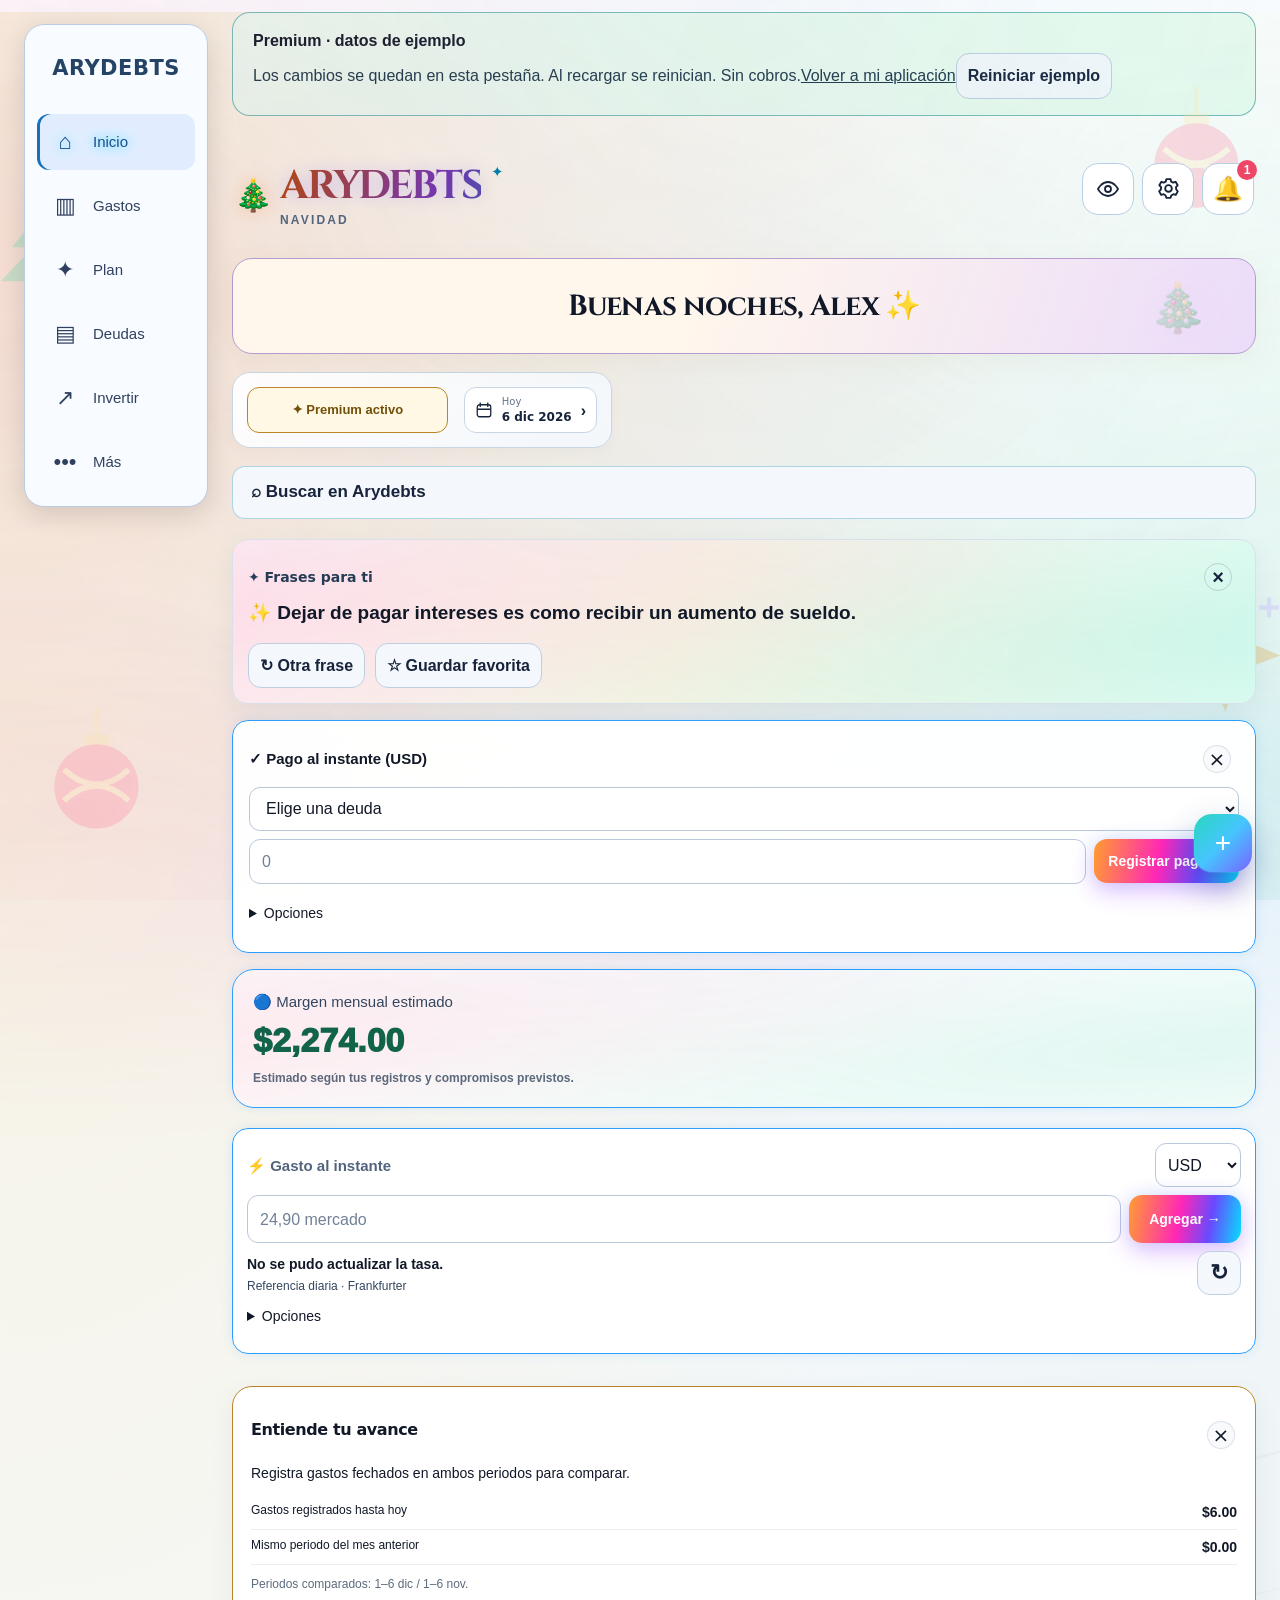
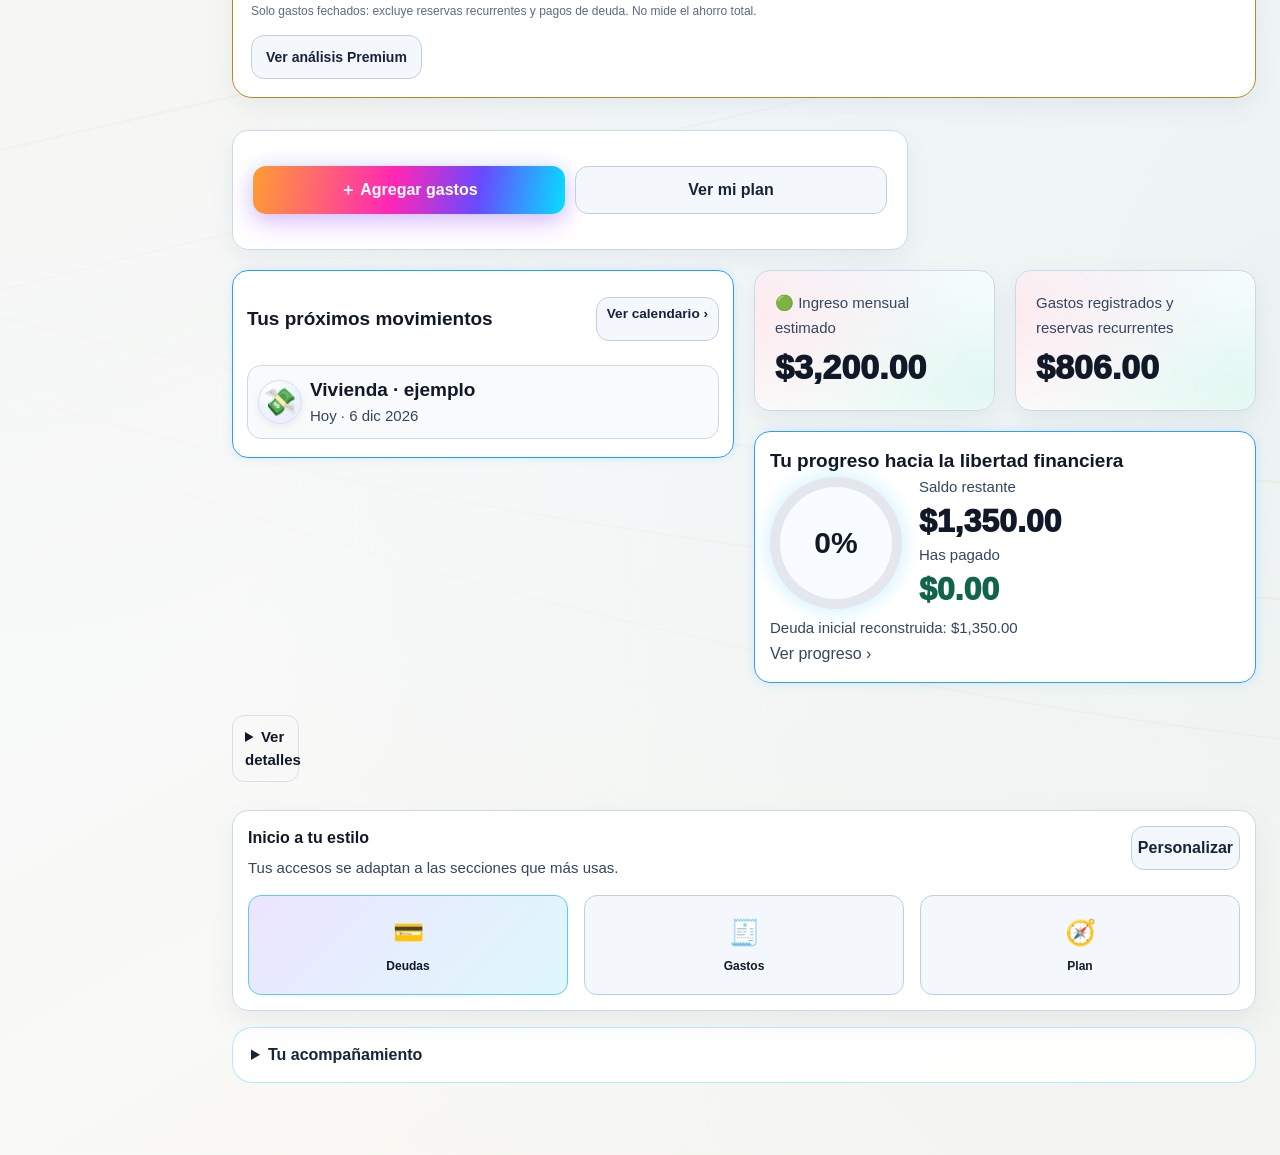
==== commit b67121a6: "Organize 22 investment learning routes by country with compact details and Brazil deposit options (2" ====
--- a/review/creator-f413120183a47717019fe88e/index.html
+++ b/review/creator-f413120183a47717019fe88e/index.html
@@ -1,4 +1,4 @@
-<!doctype html><html lang="es"><head><base href="../../"><meta name="robots" content="noindex,nofollow"><meta charset="UTF-8"><meta name="viewport" content="width=device-width,initial-scale=1,viewport-fit=cover"><meta name="theme-color" content="#020713"><meta name="description" content="Arydebts — tus deudas hoy, tu libertad mañana."><meta http-equiv="Cache-Control" content="no-cache, no-store, must-revalidate"><meta http-equiv="Pragma" content="no-cache"><meta http-equiv="Expires" content="0"><link rel="manifest" href="manifest.webmanifest?v=217.22"><link rel="stylesheet" href="styles.css?v=217.22"><link rel="stylesheet" href="experience-v8.css?v=217.22"><link rel="stylesheet" href="landing-v9.css?v=217.22"><link rel="stylesheet" href="template-v14.css?v=217.22"><link rel="stylesheet" href="interactive-v15.css?v=217.22"><link rel="stylesheet" href="polish-v18.css?v=217.22"><link rel="stylesheet" href="theme-v40.css?v=217.22"><link rel="stylesheet" href="visual-sweetness-v54.css?v=217.22"><style>.scene17,.flags17,.flag17,.flagMotion15,.planetMotion9{display:none!important}.modeToggle{display:none!important}.tap45{cursor:pointer;transition:transform .16s ease,border-color .16s ease,box-shadow .16s ease}.tap45:active{transform:scale(.985)}.tap45:hover{border-color:#4ddfff88!important;box-shadow:0 8px 28px #21cfff12!important}.buy45{margin-top:14px;padding:15px;border-radius:16px;border:1px solid #ff966655;background:linear-gradient(135deg,#ff6b6b12,#ffb3470d);line-height:1.45}.buy45.yes{border-color:#42ddb777;background:linear-gradient(135deg,#27d6a512,#45cfff10)}.buy45 b{font-size:18px}.buy45 p{margin:7px 0}.buy45 small{color:#8190a8}.profilePhoto46,.profileAvatar46{display:grid;place-items:center;overflow:hidden;border-radius:50%;background:linear-gradient(135deg,#17365f,#071b39);border:2px solid #46cfff88;color:white}.profilePhoto46{width:112px;height:112px;margin:10px auto 4px;font-size:44px;cursor:pointer;padding:0;box-shadow:0 12px 32px #0005}.profileAvatar46{width:72px;height:72px;margin:0 0 12px 0;font-size:30px;cursor:pointer}.profilePhoto46 img,.profileAvatar46 img{width:100%;height:100%;object-fit:cover}.profilePhotoActions46{display:flex;flex-wrap:wrap;justify-content:center;gap:7px;margin:10px 0 18px}.profileHint54{text-align:center;font-size:11px;margin:5px 0}.profileSection46,.profileSecurity46{padding:14px;margin:12px 0;border:1px solid #ffffff18;border-radius:16px;background:#ffffff07}.profileSecurity46 p{line-height:1.5;color:#aab7ca}.profileStats54{display:grid;grid-template-columns:repeat(3,minmax(0,1fr));gap:7px;margin:14px 0}.profileStats54>div,.profileGoal54{padding:12px;border:1px solid #ffffff16;border-radius:15px;background:#ffffff08}.profileStats54 span,.profileGoal54 span{display:block;color:#91a5c4;font-size:10px;font-weight:750;margin-bottom:5px}.profileStats54 b{font-size:clamp(13px,3.8vw,18px);overflow-wrap:anywhere}.profileGoal54{margin-bottom:12px}.profileGoal54 b{font-size:16px}.profileSection46 textarea{min-height:82px;resize:vertical}.profileManageTitle54{display:block;margin:18px 0 8px}.profileQuick54{display:grid;grid-template-columns:1fr 1fr;gap:8px}.profileQuick54 .btn{min-height:48px;white-space:normal}.homeDataNote30{border-color:#ffc85a55!important}.homeDataNote30 p{line-height:1.45}.homeDataNote30 .btn{margin-top:6px}.homeDebtRise37{margin-top:9px;padding:8px 10px;border-radius:10px;background:#ff7a6614;border:1px solid #ff8d6b35;color:#ffc4b8;font-size:10px;line-height:1.4}.hello>.back{background:linear-gradient(145deg,#0b2348,#07172f)!important;border:1px solid #356d9d!important;color:#eaf4ff!important;border-radius:999px!important;padding:7px 11px!important;box-shadow:inset 0 1px #ffffff12,0 4px 12px #0004!important}.debtPulse33,.planPulse34{display:grid;grid-template-columns:repeat(3,minmax(0,1fr));gap:7px;margin:8px 0}.debtPulse33 .card,.planPulse34 .card{margin:0!important;padding:11px 9px!important;display:flex;flex-direction:column;gap:5px}.debtPulse33 strong,.planPulse34 strong{font-size:clamp(14px,4vw,19px);overflow-wrap:anywhere}.debtPulse33 .muted,.planPulse34 .muted{font-size:10px}.debtAlert33,.planWarn34,.planDeficit38{border-color:#ff9d6655!important;background:linear-gradient(135deg,rgba(255,91,91,.08),rgba(255,180,73,.05))!important}.planDeficit38 b{color:#ffb09d}.debtTarget33,.planAttack34{background:linear-gradient(135deg,rgba(65,221,192,.08),rgba(96,80,255,.1))!important}.debtTarget33>div,.planAttack34>div,.planStatus34{display:flex;justify-content:space-between;align-items:center;gap:12px;margin-top:8px}.debtTarget33 strong,.planAttack34>div strong{color:#65e6d0}.debtTarget33 p,.planAttack34 p,.planWarn34 p,.planDeficit38 p{line-height:1.45}.planHero34{background:radial-gradient(circle at 90% 10%,rgba(54,218,255,.13),transparent 32%),linear-gradient(135deg,rgba(91,72,255,.1),rgba(5,210,190,.06))!important}.planStatus34 b{font-size:18px}.planStatus34 strong{font-size:22px}.planTrack34{height:8px;border-radius:20px;background:#ffffff12;overflow:hidden;margin:10px 0}.planTrack34 i{display:block;height:100%;border-radius:inherit;background:linear-gradient(90deg,#32dcb8,#35cfff,#8d63ff);transition:width .35s ease}.cal35{padding:12px!important}.calTop35{display:grid;grid-template-columns:44px 1fr 44px;align-items:center;gap:8px;margin-bottom:10px}.calTop35 b{text-align:center;text-transform:capitalize;font-size:17px}.calTop35 .btn{min-height:42px;padding:8px;font-size:24px}.calWeek35,.calGrid35{display:grid;grid-template-columns:repeat(7,minmax(0,1fr));gap:4px}.calWeek35{margin-bottom:5px}.calWeek35 span{text-align:center;color:#8292aa;font-size:9px;font-weight:800}.calDay35{position:relative;min-width:0;min-height:46px;border:1px solid #ffffff12;border-radius:11px;background:#ffffff07;color:inherit;cursor:pointer}.calDay35 b{font-size:13px}.calDay35 i{position:absolute;right:3px;bottom:3px;min-width:14px;height:14px;padding:0 3px;border-radius:10px;background:#795fff;color:white;font-size:8px;font-style:normal;line-height:14px}.calDay35.today{border-color:#37dfff;box-shadow:inset 0 0 0 1px #37dfff55}.calDay35.today b{color:#63eaff}.calDay35.selected{background:linear-gradient(135deg,#614cff88,#00cfe866);border-color:#72eaff}.calDay35.hasEvent:not(.selected){background:#705cff18}.calBlank35{min-height:46px}.calToday35{width:100%;margin-top:10px!important;white-space:normal}.calDetail35 h3{text-transform:capitalize;margin:4px 0 10px}.calHint35{text-align:center}.calHint35 p{margin-bottom:0}.calActions36{display:grid;grid-template-columns:1fr 1fr;gap:7px;margin-top:10px}.calActions36 .btn{white-space:normal;min-height:42px}body.ary-light .hello>.back{background:#fff!important;color:#263954!important;border-color:#c9d7e6!important;box-shadow:0 4px 12px #536a841c!important}body.ary-light .buy45{color:#17233b;background:#fff7f1;border-color:#efb89b}body.ary-light .buy45.yes{background:#effcf8;border-color:#8edcc8}body.ary-light .buy45 small{color:#65758c}body.ary-light .profileSection46,body.ary-light .profileSecurity46,body.ary-light .profileStats54>div,body.ary-light .profileGoal54{background:#fff;border-color:#dce5f0;color:#17233b}body.ary-light .profileSecurity46 p{color:#64748b}body.ary-light .profileStats54 span,body.ary-light .profileGoal54 span{color:#64748b}@media(max-width:360px){.debtPulse33,.planPulse34{grid-template-columns:1fr}.debtPulse33 .card,.planPulse34 .card{flex-direction:row;align-items:center;justify-content:space-between}.cal35{padding:9px!important}.calWeek35,.calGrid35{gap:3px}.calDay35,.calBlank35{min-height:42px}.calDay35{border-radius:9px}.calActions36{grid-template-columns:1fr}.profileStats54{grid-template-columns:1fr}.profileQuick54{grid-template-columns:1fr}}</style><link rel="stylesheet" href="refinement-v55.css?v=217.22"><link rel="preload" href="assets/fonts/Cinzel.woff" as="font" type="font/woff" crossorigin><link rel="preload" href="assets/fonts/Cormorant.woff" as="font" type="font/woff" crossorigin><link rel="stylesheet" href="refinements-v58.css?v=217.22"><link rel="stylesheet" href="seasonal-v59.css?v=217.22"><link rel="stylesheet" href="due-reminders-v60.css?v=217.22"><link rel="stylesheet" href="personalize-v61.css?v=217.22"><link rel="stylesheet" href="polish-v62.css?v=217.22"><link rel="stylesheet" href="recurrence-v63.css?v=217.22"><link rel="stylesheet" href="desktop-v64.css?v=217.22"><link rel="stylesheet" href="waves-v65.css?v=217.22"><link rel="stylesheet" href="debt-expenses-v66.css?v=217.22"><link rel="stylesheet" href="refinements-v68.css?v=217.22"><link rel="stylesheet" href="quick-v70.css?v=217.22"><title>Premium · revisión — Arydebts</title><link rel="stylesheet" href="seasonal-background-v71.css?v=217.22"><link rel="stylesheet" href="workspace-v72.css?v=217.22"><link rel="stylesheet" href="seasonal-light-v73.css?v=217.22"><link rel="stylesheet" href="home-polish-v77.css?v=217.22"><link rel="stylesheet" href="card-waves-v78.css?v=217.22"><link rel="stylesheet" href="motion-mobile-v80.css?v=217.22"><meta name="apple-mobile-web-app-capable" content="yes"><meta name="apple-mobile-web-app-title" content="Arydebts"><link rel="stylesheet" href="home-daily-v81.css?v=217.22"><link rel="stylesheet" href="nav-readability-v85.css?v=217.22"><link rel="stylesheet" href="amount-presets-v86.css?v=217.22"><link rel="stylesheet" href="onboarding-rows-v88.css?v=217.22"><link rel="stylesheet" href="notifications-v89.css?v=217.22"><link rel="stylesheet" href="analysis-v93.css?v=217.22"><link rel="stylesheet" href="experience-v94.css?v=217.22"><link rel="stylesheet" href="expense-polish-v95.css?v=217.22"><link rel="stylesheet" href="mobile-welcome-v97.css?v=217.22"><link rel="stylesheet" href="auth-portal-v99.css?v=217.22"><link rel="icon" type="image/svg+xml" href="assets/arydebts-logo.svg?v=237"><link rel="stylesheet" href="cover-controls-v101.css?v=217.22"><link rel="stylesheet" href="unified-theme-v102.css?v=217.22"><link rel="stylesheet" href="layout-polish-v108.css?v=217.22"><link rel="stylesheet" href="clarity-v110.css?v=217.22"><link rel="stylesheet" href="desktop-workspace-v186.css?v=217.22"><link rel="stylesheet" href="investments-v201.css?v=217.22"><link rel="stylesheet" href="debt-entry-alert-v205.css?v=217.22"><link rel="stylesheet" href="compact-credit-v206.css?v=217.22"><link rel="stylesheet" href="sync-layout-v207.css?v=217.22"><link rel="stylesheet" href="neon-focus-v208.css?v=217.22"><meta name="ary-release" content="217.22"><link rel="stylesheet" href="desktop-feedback-v209.css?v=217.22"><link rel="stylesheet" href="compact-workspace-v210.css?v=217.22"><link rel="stylesheet" href="currency-reference-v212.css?v=217.22"><link rel="stylesheet" href="profile-hint-v213.css?v=217.22"><link rel="stylesheet" href="experience-plans-v214.css?v=217.22"><link rel="stylesheet" href="experience-tiers-v215.css?v=217.22"><link rel="stylesheet" href="experience-refinement-v216.css?v=217.22"><link rel="stylesheet" href="customer-experience-v217.css?v=217.22"><link rel="stylesheet" href="reliability-v218.css?v=217.22"><link rel="stylesheet" href="home-clarity-v225.css?v=217.22"><link rel="stylesheet" href="workspace-v227.css?v=217.22"><link rel="stylesheet" href="tasks-v230.css?v=217.22"><link rel="stylesheet" href="subscription-polish-v231.css?v=217.22"><link rel="stylesheet" href="calendar-shortcut-v234.css?v=217.22"><link rel="stylesheet" href="app-platform-v235.css?v=217.22"><link rel="apple-touch-icon" sizes="180x180" href="assets/apple-touch-icon.png?v=237"><meta name="mobile-web-app-capable" content="yes"></head><body><div class="aurora"></div><main id="app"></main><nav id="nav"></nav><div id="modal" class="modal hidden"></div><div id="toast" class="toast" role="status" aria-live="polite"></div><script type="application/json" id="aryPreviewScripts216">["money-math-v108.js?v=217.22", "backups-v92.js?v=217.22", "bootstrap-v54.js?v=217.22", "state-guard-v104.js?v=217.22", "monthly-model-v200.js?v=217.22", "app.js?v=217.22", "onboarding-v43.js?v=217.22", "social-icons-v55.js?v=217.22", "landing-v9.js?v=217.22", "features-v18.js?v=217.22", "theme-stable-v46.js?v=217.22", "i18n-v20.js?v=217.22", "i18n-complete-v53.js?v=217.22", "ants-v25.js?v=217.22", "ledger-v27.js?v=217.22", "human-v41.js?v=217.22", "home-v29.js?v=217.22", "debts-v33.js?v=217.22", "plan-v34.js?v=217.22", "calendar-v35.js?v=217.22", "smart-v45.js?v=217.22", "profile-v46.js?v=217.22", "real-data-v54.js?v=217.22", "payments-v54.js?v=217.22", "home-live-v54.js?v=217.22", "locale-ui-v54.js?v=217.22", "world-motion-v57.js?v=217.22", "refinements-v58.js?v=217.22", "assistant-config-v58.js?v=217.22", "assistant-v58.js?v=217.22", "seasonal-v59.js?v=217.22", "due-reminders-v60.js?v=217.22", "personalize-v61.js?v=217.22", "polish-v62.js?v=217.22", "recurrence-v63.js?v=217.22", "numbers-v63.js?v=217.22", "desktop-v64.js?v=217.22", "waves-v65.js?v=217.22", "debt-expenses-v66.js?v=217.22", "refinements-v68.js?v=217.22", "quick-v70.js?v=217.22", "seasonal-background-v71.js?v=217.22", "ui-config-v72.js?v=217.22", "workspace-v72.js?v=217.22", "registration-v72.js?v=217.22", "social-links-v74.js?v=217.22", "home-polish-v77.js?v=217.22", "motion-mobile-v80.js?v=217.22", "activity-v82.js?v=217.22", "account-service-v83.js?v=217.22", "account-status-v83.js?v=217.22", "task-reminders-v233.js?v=217.22", "notification-rules-v89.js?v=217.22", "notifications-v89.js?v=217.22", "analysis-model-v93.js?v=217.22", "analysis-v93.js?v=217.22", "experience-model-v94.js?v=217.22", "experience-v94.js?v=217.22", "mobile-welcome-v97.js?v=217.22", "auth-portal-v99.js?v=217.22", "cover-controls-v101.js?v=217.22", "client-repairs.js?v=217.22", "instant-model-v197.js?v=217.22", "reliability-v218.js?v=217.22", "personal-layout-v192.js?v=217.22", "daily-use-v197.js?v=217.22", "quick-payment-v199.js?v=217.22", "monthly-experience-v200.js?v=217.22", "investment-history-v201.js?v=217.22", "investments-v200.js?v=217.22", "debt-entry-alert-v205.js?v=217.22", "credit-score-v206.js?v=217.22", "sync-delete-v207.js?v=217.22", "currency-model-v208.js?v=217.22", "currency-ui-v208.js?v=217.22", "release-refresh-v209.js?v=217.22", "compact-workspace-v210.js?v=217.22", "currency-reference-v212.js?v=217.22", "profile-hint-v213.js?v=217.22", "premium-service-v214.js?v=217.22", "experience-plans-v214.js?v=217.22", "debt-strategy-v215.js?v=217.22", "experience-tiers-v215.js?v=217.22", "investment-learning-model-v216.js?v=217.22", "experience-refinement-v216.js?v=217.22", "customer-experience-v217.js?v=217.22", "home-clarity-model-v225.js?v=217.22", "home-clarity-v225.js?v=217.22", "workspace-v227.js?v=217.22", "subscription-polish-v231.js?v=217.22", "preview-demo-v216.js?v=217.22", "calendar-shortcut-v234.js?v=217.22", "app-platform-v235.js?v=217.22", "investing-paths-v235.js?v=217.22"]</script><script>// Separate sample workspace: never read or mutate the user's persistent storage.
+<!doctype html><html lang="es"><head><base href="../../"><meta name="robots" content="noindex,nofollow"><meta charset="UTF-8"><meta name="viewport" content="width=device-width,initial-scale=1,viewport-fit=cover"><meta name="theme-color" content="#020713"><meta name="description" content="Arydebts — tus deudas hoy, tu libertad mañana."><meta http-equiv="Cache-Control" content="no-cache, no-store, must-revalidate"><meta http-equiv="Pragma" content="no-cache"><meta http-equiv="Expires" content="0"><link rel="manifest" href="manifest.webmanifest?v=217.23"><link rel="stylesheet" href="styles.css?v=217.23"><link rel="stylesheet" href="experience-v8.css?v=217.23"><link rel="stylesheet" href="landing-v9.css?v=217.23"><link rel="stylesheet" href="template-v14.css?v=217.23"><link rel="stylesheet" href="interactive-v15.css?v=217.23"><link rel="stylesheet" href="polish-v18.css?v=217.23"><link rel="stylesheet" href="theme-v40.css?v=217.23"><link rel="stylesheet" href="visual-sweetness-v54.css?v=217.23"><style>.scene17,.flags17,.flag17,.flagMotion15,.planetMotion9{display:none!important}.modeToggle{display:none!important}.tap45{cursor:pointer;transition:transform .16s ease,border-color .16s ease,box-shadow .16s ease}.tap45:active{transform:scale(.985)}.tap45:hover{border-color:#4ddfff88!important;box-shadow:0 8px 28px #21cfff12!important}.buy45{margin-top:14px;padding:15px;border-radius:16px;border:1px solid #ff966655;background:linear-gradient(135deg,#ff6b6b12,#ffb3470d);line-height:1.45}.buy45.yes{border-color:#42ddb777;background:linear-gradient(135deg,#27d6a512,#45cfff10)}.buy45 b{font-size:18px}.buy45 p{margin:7px 0}.buy45 small{color:#8190a8}.profilePhoto46,.profileAvatar46{display:grid;place-items:center;overflow:hidden;border-radius:50%;background:linear-gradient(135deg,#17365f,#071b39);border:2px solid #46cfff88;color:white}.profilePhoto46{width:112px;height:112px;margin:10px auto 4px;font-size:44px;cursor:pointer;padding:0;box-shadow:0 12px 32px #0005}.profileAvatar46{width:72px;height:72px;margin:0 0 12px 0;font-size:30px;cursor:pointer}.profilePhoto46 img,.profileAvatar46 img{width:100%;height:100%;object-fit:cover}.profilePhotoActions46{display:flex;flex-wrap:wrap;justify-content:center;gap:7px;margin:10px 0 18px}.profileHint54{text-align:center;font-size:11px;margin:5px 0}.profileSection46,.profileSecurity46{padding:14px;margin:12px 0;border:1px solid #ffffff18;border-radius:16px;background:#ffffff07}.profileSecurity46 p{line-height:1.5;color:#aab7ca}.profileStats54{display:grid;grid-template-columns:repeat(3,minmax(0,1fr));gap:7px;margin:14px 0}.profileStats54>div,.profileGoal54{padding:12px;border:1px solid #ffffff16;border-radius:15px;background:#ffffff08}.profileStats54 span,.profileGoal54 span{display:block;color:#91a5c4;font-size:10px;font-weight:750;margin-bottom:5px}.profileStats54 b{font-size:clamp(13px,3.8vw,18px);overflow-wrap:anywhere}.profileGoal54{margin-bottom:12px}.profileGoal54 b{font-size:16px}.profileSection46 textarea{min-height:82px;resize:vertical}.profileManageTitle54{display:block;margin:18px 0 8px}.profileQuick54{display:grid;grid-template-columns:1fr 1fr;gap:8px}.profileQuick54 .btn{min-height:48px;white-space:normal}.homeDataNote30{border-color:#ffc85a55!important}.homeDataNote30 p{line-height:1.45}.homeDataNote30 .btn{margin-top:6px}.homeDebtRise37{margin-top:9px;padding:8px 10px;border-radius:10px;background:#ff7a6614;border:1px solid #ff8d6b35;color:#ffc4b8;font-size:10px;line-height:1.4}.hello>.back{background:linear-gradient(145deg,#0b2348,#07172f)!important;border:1px solid #356d9d!important;color:#eaf4ff!important;border-radius:999px!important;padding:7px 11px!important;box-shadow:inset 0 1px #ffffff12,0 4px 12px #0004!important}.debtPulse33,.planPulse34{display:grid;grid-template-columns:repeat(3,minmax(0,1fr));gap:7px;margin:8px 0}.debtPulse33 .card,.planPulse34 .card{margin:0!important;padding:11px 9px!important;display:flex;flex-direction:column;gap:5px}.debtPulse33 strong,.planPulse34 strong{font-size:clamp(14px,4vw,19px);overflow-wrap:anywhere}.debtPulse33 .muted,.planPulse34 .muted{font-size:10px}.debtAlert33,.planWarn34,.planDeficit38{border-color:#ff9d6655!important;background:linear-gradient(135deg,rgba(255,91,91,.08),rgba(255,180,73,.05))!important}.planDeficit38 b{color:#ffb09d}.debtTarget33,.planAttack34{background:linear-gradient(135deg,rgba(65,221,192,.08),rgba(96,80,255,.1))!important}.debtTarget33>div,.planAttack34>div,.planStatus34{display:flex;justify-content:space-between;align-items:center;gap:12px;margin-top:8px}.debtTarget33 strong,.planAttack34>div strong{color:#65e6d0}.debtTarget33 p,.planAttack34 p,.planWarn34 p,.planDeficit38 p{line-height:1.45}.planHero34{background:radial-gradient(circle at 90% 10%,rgba(54,218,255,.13),transparent 32%),linear-gradient(135deg,rgba(91,72,255,.1),rgba(5,210,190,.06))!important}.planStatus34 b{font-size:18px}.planStatus34 strong{font-size:22px}.planTrack34{height:8px;border-radius:20px;background:#ffffff12;overflow:hidden;margin:10px 0}.planTrack34 i{display:block;height:100%;border-radius:inherit;background:linear-gradient(90deg,#32dcb8,#35cfff,#8d63ff);transition:width .35s ease}.cal35{padding:12px!important}.calTop35{display:grid;grid-template-columns:44px 1fr 44px;align-items:center;gap:8px;margin-bottom:10px}.calTop35 b{text-align:center;text-transform:capitalize;font-size:17px}.calTop35 .btn{min-height:42px;padding:8px;font-size:24px}.calWeek35,.calGrid35{display:grid;grid-template-columns:repeat(7,minmax(0,1fr));gap:4px}.calWeek35{margin-bottom:5px}.calWeek35 span{text-align:center;color:#8292aa;font-size:9px;font-weight:800}.calDay35{position:relative;min-width:0;min-height:46px;border:1px solid #ffffff12;border-radius:11px;background:#ffffff07;color:inherit;cursor:pointer}.calDay35 b{font-size:13px}.calDay35 i{position:absolute;right:3px;bottom:3px;min-width:14px;height:14px;padding:0 3px;border-radius:10px;background:#795fff;color:white;font-size:8px;font-style:normal;line-height:14px}.calDay35.today{border-color:#37dfff;box-shadow:inset 0 0 0 1px #37dfff55}.calDay35.today b{color:#63eaff}.calDay35.selected{background:linear-gradient(135deg,#614cff88,#00cfe866);border-color:#72eaff}.calDay35.hasEvent:not(.selected){background:#705cff18}.calBlank35{min-height:46px}.calToday35{width:100%;margin-top:10px!important;white-space:normal}.calDetail35 h3{text-transform:capitalize;margin:4px 0 10px}.calHint35{text-align:center}.calHint35 p{margin-bottom:0}.calActions36{display:grid;grid-template-columns:1fr 1fr;gap:7px;margin-top:10px}.calActions36 .btn{white-space:normal;min-height:42px}body.ary-light .hello>.back{background:#fff!important;color:#263954!important;border-color:#c9d7e6!important;box-shadow:0 4px 12px #536a841c!important}body.ary-light .buy45{color:#17233b;background:#fff7f1;border-color:#efb89b}body.ary-light .buy45.yes{background:#effcf8;border-color:#8edcc8}body.ary-light .buy45 small{color:#65758c}body.ary-light .profileSection46,body.ary-light .profileSecurity46,body.ary-light .profileStats54>div,body.ary-light .profileGoal54{background:#fff;border-color:#dce5f0;color:#17233b}body.ary-light .profileSecurity46 p{color:#64748b}body.ary-light .profileStats54 span,body.ary-light .profileGoal54 span{color:#64748b}@media(max-width:360px){.debtPulse33,.planPulse34{grid-template-columns:1fr}.debtPulse33 .card,.planPulse34 .card{flex-direction:row;align-items:center;justify-content:space-between}.cal35{padding:9px!important}.calWeek35,.calGrid35{gap:3px}.calDay35,.calBlank35{min-height:42px}.calDay35{border-radius:9px}.calActions36{grid-template-columns:1fr}.profileStats54{grid-template-columns:1fr}.profileQuick54{grid-template-columns:1fr}}</style><link rel="stylesheet" href="refinement-v55.css?v=217.23"><link rel="preload" href="assets/fonts/Cinzel.woff" as="font" type="font/woff" crossorigin><link rel="preload" href="assets/fonts/Cormorant.woff" as="font" type="font/woff" crossorigin><link rel="stylesheet" href="refinements-v58.css?v=217.23"><link rel="stylesheet" href="seasonal-v59.css?v=217.23"><link rel="stylesheet" href="due-reminders-v60.css?v=217.23"><link rel="stylesheet" href="personalize-v61.css?v=217.23"><link rel="stylesheet" href="polish-v62.css?v=217.23"><link rel="stylesheet" href="recurrence-v63.css?v=217.23"><link rel="stylesheet" href="desktop-v64.css?v=217.23"><link rel="stylesheet" href="waves-v65.css?v=217.23"><link rel="stylesheet" href="debt-expenses-v66.css?v=217.23"><link rel="stylesheet" href="refinements-v68.css?v=217.23"><link rel="stylesheet" href="quick-v70.css?v=217.23"><title>Premium · revisión — Arydebts</title><link rel="stylesheet" href="seasonal-background-v71.css?v=217.23"><link rel="stylesheet" href="workspace-v72.css?v=217.23"><link rel="stylesheet" href="seasonal-light-v73.css?v=217.23"><link rel="stylesheet" href="home-polish-v77.css?v=217.23"><link rel="stylesheet" href="card-waves-v78.css?v=217.23"><link rel="stylesheet" href="motion-mobile-v80.css?v=217.23"><meta name="apple-mobile-web-app-capable" content="yes"><meta name="apple-mobile-web-app-title" content="Arydebts"><link rel="stylesheet" href="home-daily-v81.css?v=217.23"><link rel="stylesheet" href="nav-readability-v85.css?v=217.23"><link rel="stylesheet" href="amount-presets-v86.css?v=217.23"><link rel="stylesheet" href="onboarding-rows-v88.css?v=217.23"><link rel="stylesheet" href="notifications-v89.css?v=217.23"><link rel="stylesheet" href="analysis-v93.css?v=217.23"><link rel="stylesheet" href="experience-v94.css?v=217.23"><link rel="stylesheet" href="expense-polish-v95.css?v=217.23"><link rel="stylesheet" href="mobile-welcome-v97.css?v=217.23"><link rel="stylesheet" href="auth-portal-v99.css?v=217.23"><link rel="icon" type="image/svg+xml" href="assets/arydebts-logo.svg?v=237"><link rel="stylesheet" href="cover-controls-v101.css?v=217.23"><link rel="stylesheet" href="unified-theme-v102.css?v=217.23"><link rel="stylesheet" href="layout-polish-v108.css?v=217.23"><link rel="stylesheet" href="clarity-v110.css?v=217.23"><link rel="stylesheet" href="desktop-workspace-v186.css?v=217.23"><link rel="stylesheet" href="investments-v201.css?v=217.23"><link rel="stylesheet" href="debt-entry-alert-v205.css?v=217.23"><link rel="stylesheet" href="compact-credit-v206.css?v=217.23"><link rel="stylesheet" href="sync-layout-v207.css?v=217.23"><link rel="stylesheet" href="neon-focus-v208.css?v=217.23"><meta name="ary-release" content="217.23"><link rel="stylesheet" href="desktop-feedback-v209.css?v=217.23"><link rel="stylesheet" href="compact-workspace-v210.css?v=217.23"><link rel="stylesheet" href="currency-reference-v212.css?v=217.23"><link rel="stylesheet" href="profile-hint-v213.css?v=217.23"><link rel="stylesheet" href="experience-plans-v214.css?v=217.23"><link rel="stylesheet" href="experience-tiers-v215.css?v=217.23"><link rel="stylesheet" href="experience-refinement-v216.css?v=217.23"><link rel="stylesheet" href="customer-experience-v217.css?v=217.23"><link rel="stylesheet" href="reliability-v218.css?v=217.23"><link rel="stylesheet" href="home-clarity-v225.css?v=217.23"><link rel="stylesheet" href="workspace-v227.css?v=217.23"><link rel="stylesheet" href="tasks-v230.css?v=217.23"><link rel="stylesheet" href="subscription-polish-v231.css?v=217.23"><link rel="stylesheet" href="calendar-shortcut-v234.css?v=217.23"><link rel="stylesheet" href="app-platform-v235.css?v=217.23"><link rel="apple-touch-icon" sizes="180x180" href="assets/apple-touch-icon.png?v=237"><meta name="mobile-web-app-capable" content="yes"></head><body><div class="aurora"></div><main id="app"></main><nav id="nav"></nav><div id="modal" class="modal hidden"></div><div id="toast" class="toast" role="status" aria-live="polite"></div><script type="application/json" id="aryPreviewScripts216">["money-math-v108.js?v=217.23", "backups-v92.js?v=217.23", "bootstrap-v54.js?v=217.23", "state-guard-v104.js?v=217.23", "monthly-model-v200.js?v=217.23", "app.js?v=217.23", "onboarding-v43.js?v=217.23", "social-icons-v55.js?v=217.23", "landing-v9.js?v=217.23", "features-v18.js?v=217.23", "theme-stable-v46.js?v=217.23", "i18n-v20.js?v=217.23", "i18n-complete-v53.js?v=217.23", "ants-v25.js?v=217.23", "ledger-v27.js?v=217.23", "human-v41.js?v=217.23", "home-v29.js?v=217.23", "debts-v33.js?v=217.23", "plan-v34.js?v=217.23", "calendar-v35.js?v=217.23", "smart-v45.js?v=217.23", "profile-v46.js?v=217.23", "real-data-v54.js?v=217.23", "payments-v54.js?v=217.23", "home-live-v54.js?v=217.23", "locale-ui-v54.js?v=217.23", "world-motion-v57.js?v=217.23", "refinements-v58.js?v=217.23", "assistant-config-v58.js?v=217.23", "assistant-v58.js?v=217.23", "seasonal-v59.js?v=217.23", "due-reminders-v60.js?v=217.23", "personalize-v61.js?v=217.23", "polish-v62.js?v=217.23", "recurrence-v63.js?v=217.23", "numbers-v63.js?v=217.23", "desktop-v64.js?v=217.23", "waves-v65.js?v=217.23", "debt-expenses-v66.js?v=217.23", "refinements-v68.js?v=217.23", "quick-v70.js?v=217.23", "seasonal-background-v71.js?v=217.23", "ui-config-v72.js?v=217.23", "workspace-v72.js?v=217.23", "registration-v72.js?v=217.23", "social-links-v74.js?v=217.23", "home-polish-v77.js?v=217.23", "motion-mobile-v80.js?v=217.23", "activity-v82.js?v=217.23", "account-service-v83.js?v=217.23", "account-status-v83.js?v=217.23", "task-reminders-v233.js?v=217.23", "notification-rules-v89.js?v=217.23", "notifications-v89.js?v=217.23", "analysis-model-v93.js?v=217.23", "analysis-v93.js?v=217.23", "experience-model-v94.js?v=217.23", "experience-v94.js?v=217.23", "mobile-welcome-v97.js?v=217.23", "auth-portal-v99.js?v=217.23", "cover-controls-v101.js?v=217.23", "client-repairs.js?v=217.23", "instant-model-v197.js?v=217.23", "reliability-v218.js?v=217.23", "personal-layout-v192.js?v=217.23", "daily-use-v197.js?v=217.23", "quick-payment-v199.js?v=217.23", "monthly-experience-v200.js?v=217.23", "investment-history-v201.js?v=217.23", "investments-v200.js?v=217.23", "debt-entry-alert-v205.js?v=217.23", "credit-score-v206.js?v=217.23", "sync-delete-v207.js?v=217.23", "currency-model-v208.js?v=217.23", "currency-ui-v208.js?v=217.23", "release-refresh-v209.js?v=217.23", "compact-workspace-v210.js?v=217.23", "currency-reference-v212.js?v=217.23", "profile-hint-v213.js?v=217.23", "premium-service-v214.js?v=217.23", "experience-plans-v214.js?v=217.23", "debt-strategy-v215.js?v=217.23", "experience-tiers-v215.js?v=217.23", "investment-learning-model-v216.js?v=217.23", "investment-catalog-v238.js?v=217.23", "experience-refinement-v216.js?v=217.23", "customer-experience-v217.js?v=217.23", "home-clarity-model-v225.js?v=217.23", "home-clarity-v225.js?v=217.23", "workspace-v227.js?v=217.23", "subscription-polish-v231.js?v=217.23", "preview-demo-v216.js?v=217.23", "calendar-shortcut-v234.js?v=217.23", "app-platform-v235.js?v=217.23", "investing-paths-v235.js?v=217.23"]</script><script>// Separate sample workspace: never read or mutate the user's persistent storage.
 (async()=>{
 'use strict';
 const app=document.getElementById('app');
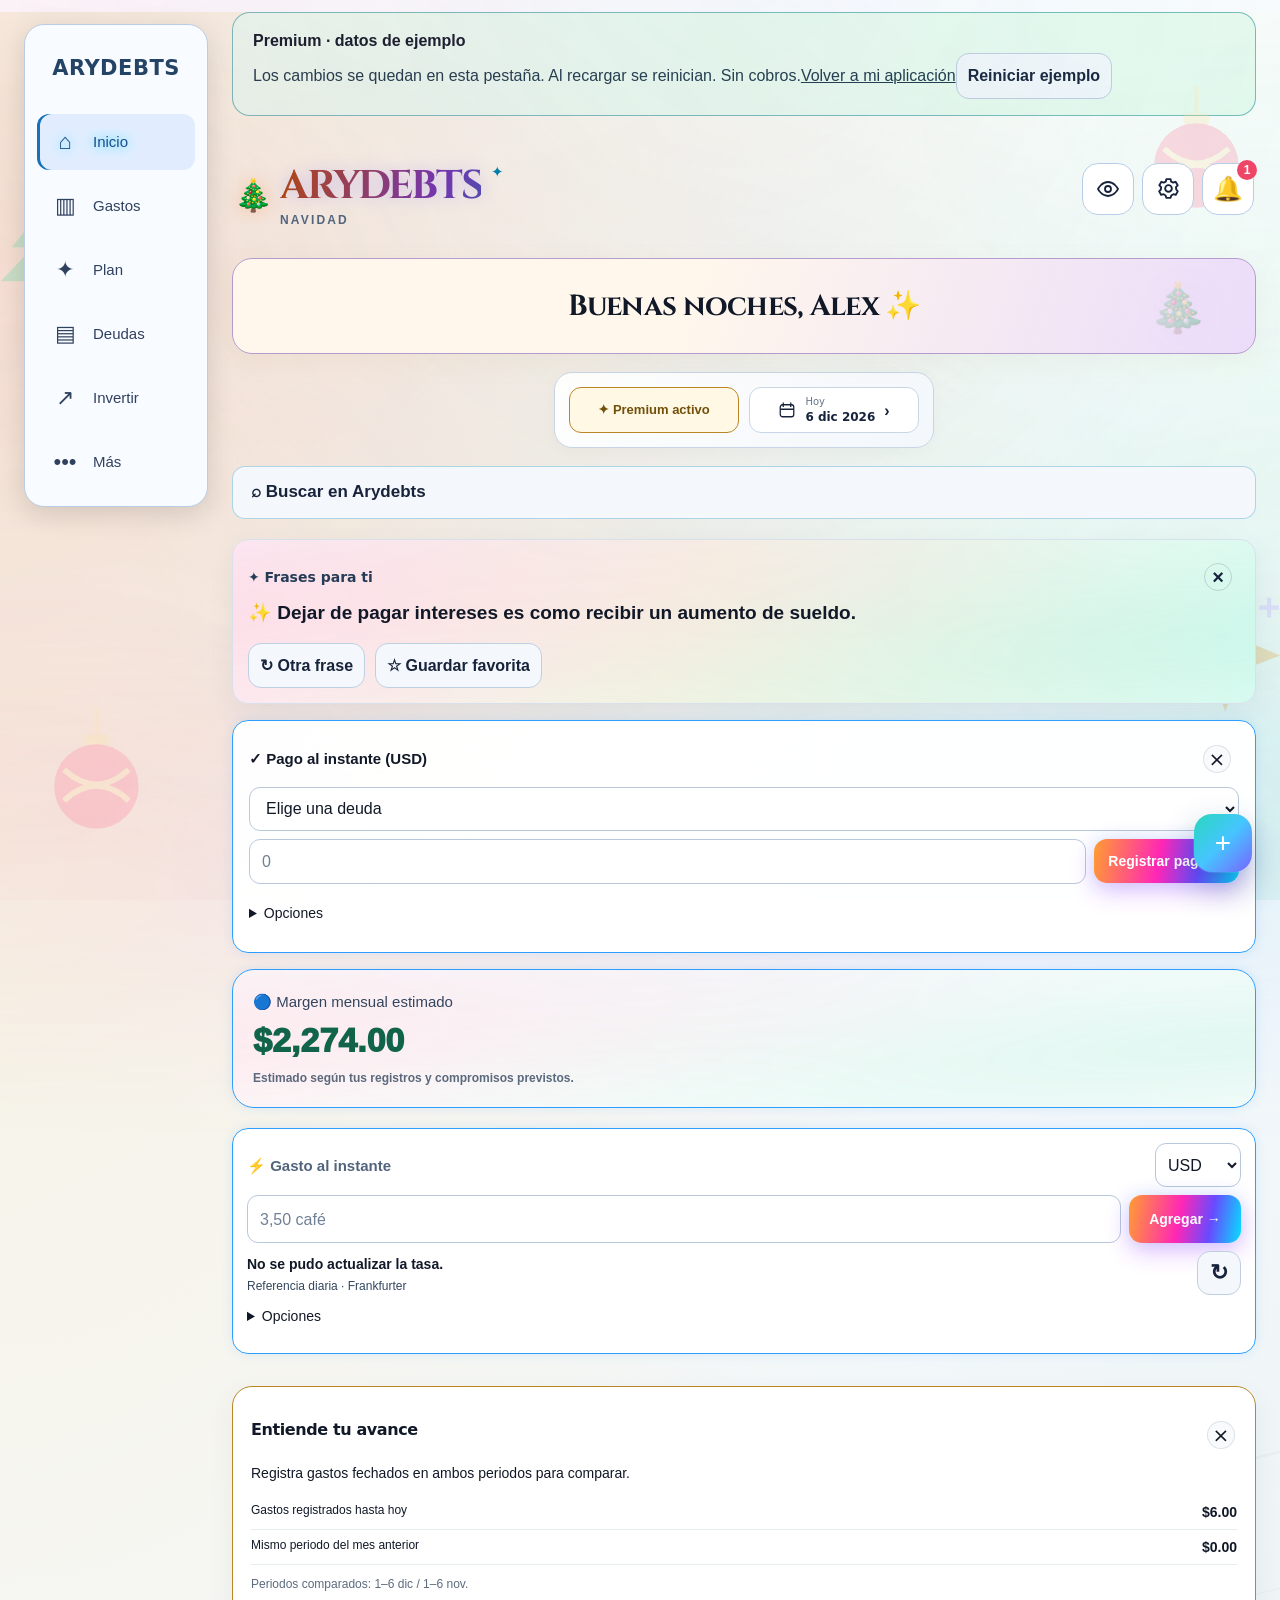
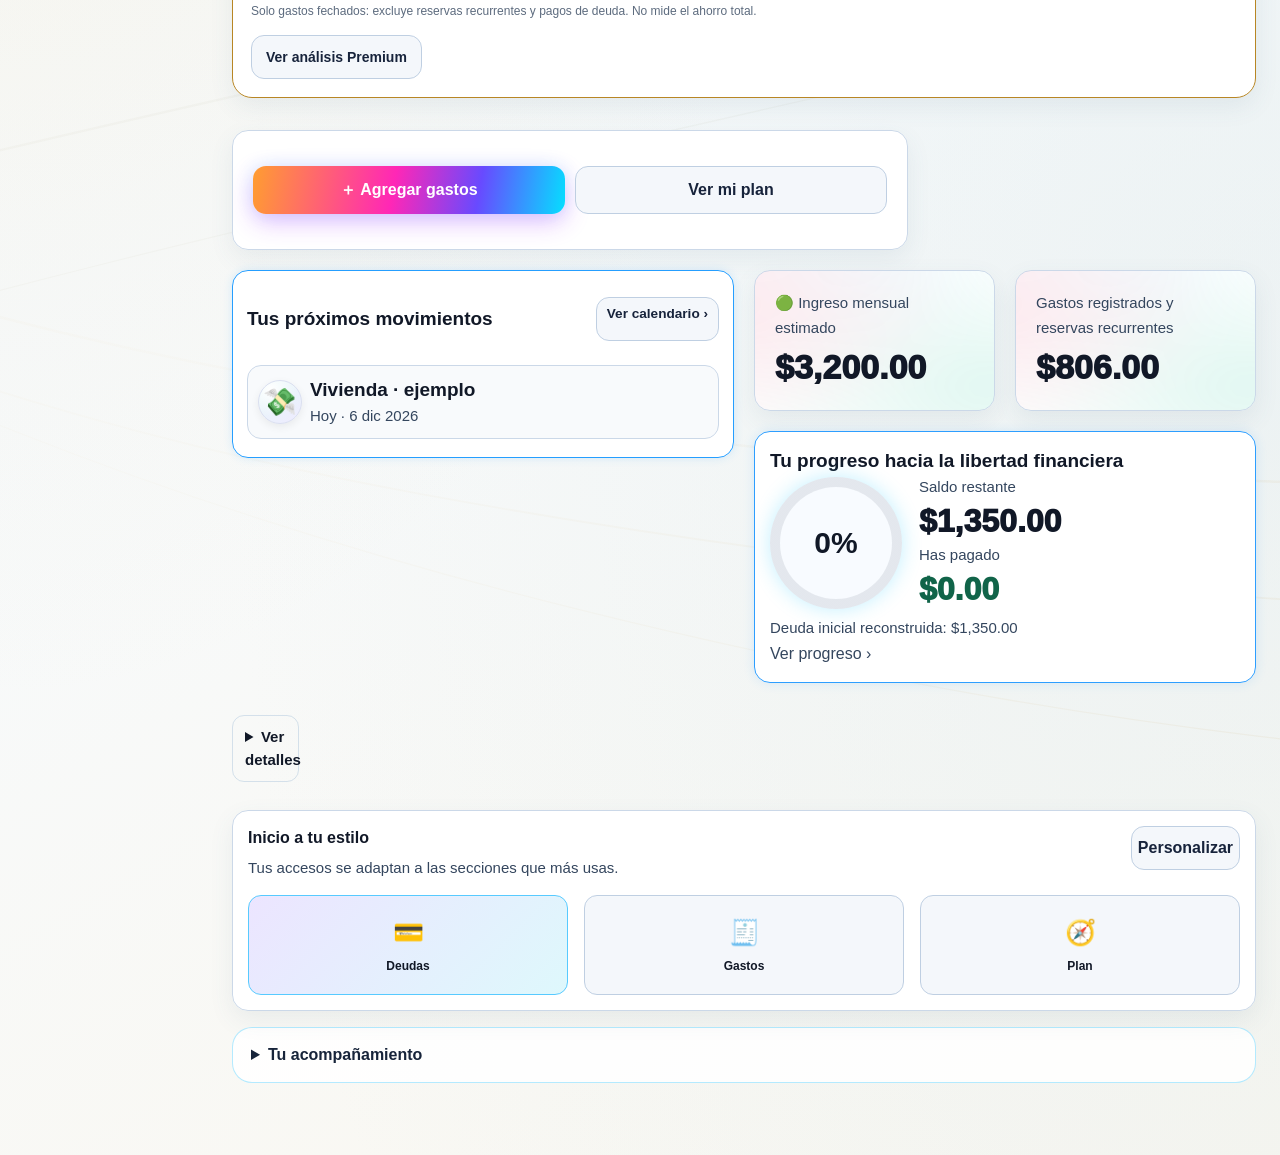
==== commit f5e8580c: "Center Premium calendar and settings planet; explain contribution simulation for beginners (217.24)" ====
--- a/review/creator-f413120183a47717019fe88e/index.html
+++ b/review/creator-f413120183a47717019fe88e/index.html
@@ -1,4 +1,4 @@
-<!doctype html><html lang="es"><head><base href="../../"><meta name="robots" content="noindex,nofollow"><meta charset="UTF-8"><meta name="viewport" content="width=device-width,initial-scale=1,viewport-fit=cover"><meta name="theme-color" content="#020713"><meta name="description" content="Arydebts — tus deudas hoy, tu libertad mañana."><meta http-equiv="Cache-Control" content="no-cache, no-store, must-revalidate"><meta http-equiv="Pragma" content="no-cache"><meta http-equiv="Expires" content="0"><link rel="manifest" href="manifest.webmanifest?v=217.23"><link rel="stylesheet" href="styles.css?v=217.23"><link rel="stylesheet" href="experience-v8.css?v=217.23"><link rel="stylesheet" href="landing-v9.css?v=217.23"><link rel="stylesheet" href="template-v14.css?v=217.23"><link rel="stylesheet" href="interactive-v15.css?v=217.23"><link rel="stylesheet" href="polish-v18.css?v=217.23"><link rel="stylesheet" href="theme-v40.css?v=217.23"><link rel="stylesheet" href="visual-sweetness-v54.css?v=217.23"><style>.scene17,.flags17,.flag17,.flagMotion15,.planetMotion9{display:none!important}.modeToggle{display:none!important}.tap45{cursor:pointer;transition:transform .16s ease,border-color .16s ease,box-shadow .16s ease}.tap45:active{transform:scale(.985)}.tap45:hover{border-color:#4ddfff88!important;box-shadow:0 8px 28px #21cfff12!important}.buy45{margin-top:14px;padding:15px;border-radius:16px;border:1px solid #ff966655;background:linear-gradient(135deg,#ff6b6b12,#ffb3470d);line-height:1.45}.buy45.yes{border-color:#42ddb777;background:linear-gradient(135deg,#27d6a512,#45cfff10)}.buy45 b{font-size:18px}.buy45 p{margin:7px 0}.buy45 small{color:#8190a8}.profilePhoto46,.profileAvatar46{display:grid;place-items:center;overflow:hidden;border-radius:50%;background:linear-gradient(135deg,#17365f,#071b39);border:2px solid #46cfff88;color:white}.profilePhoto46{width:112px;height:112px;margin:10px auto 4px;font-size:44px;cursor:pointer;padding:0;box-shadow:0 12px 32px #0005}.profileAvatar46{width:72px;height:72px;margin:0 0 12px 0;font-size:30px;cursor:pointer}.profilePhoto46 img,.profileAvatar46 img{width:100%;height:100%;object-fit:cover}.profilePhotoActions46{display:flex;flex-wrap:wrap;justify-content:center;gap:7px;margin:10px 0 18px}.profileHint54{text-align:center;font-size:11px;margin:5px 0}.profileSection46,.profileSecurity46{padding:14px;margin:12px 0;border:1px solid #ffffff18;border-radius:16px;background:#ffffff07}.profileSecurity46 p{line-height:1.5;color:#aab7ca}.profileStats54{display:grid;grid-template-columns:repeat(3,minmax(0,1fr));gap:7px;margin:14px 0}.profileStats54>div,.profileGoal54{padding:12px;border:1px solid #ffffff16;border-radius:15px;background:#ffffff08}.profileStats54 span,.profileGoal54 span{display:block;color:#91a5c4;font-size:10px;font-weight:750;margin-bottom:5px}.profileStats54 b{font-size:clamp(13px,3.8vw,18px);overflow-wrap:anywhere}.profileGoal54{margin-bottom:12px}.profileGoal54 b{font-size:16px}.profileSection46 textarea{min-height:82px;resize:vertical}.profileManageTitle54{display:block;margin:18px 0 8px}.profileQuick54{display:grid;grid-template-columns:1fr 1fr;gap:8px}.profileQuick54 .btn{min-height:48px;white-space:normal}.homeDataNote30{border-color:#ffc85a55!important}.homeDataNote30 p{line-height:1.45}.homeDataNote30 .btn{margin-top:6px}.homeDebtRise37{margin-top:9px;padding:8px 10px;border-radius:10px;background:#ff7a6614;border:1px solid #ff8d6b35;color:#ffc4b8;font-size:10px;line-height:1.4}.hello>.back{background:linear-gradient(145deg,#0b2348,#07172f)!important;border:1px solid #356d9d!important;color:#eaf4ff!important;border-radius:999px!important;padding:7px 11px!important;box-shadow:inset 0 1px #ffffff12,0 4px 12px #0004!important}.debtPulse33,.planPulse34{display:grid;grid-template-columns:repeat(3,minmax(0,1fr));gap:7px;margin:8px 0}.debtPulse33 .card,.planPulse34 .card{margin:0!important;padding:11px 9px!important;display:flex;flex-direction:column;gap:5px}.debtPulse33 strong,.planPulse34 strong{font-size:clamp(14px,4vw,19px);overflow-wrap:anywhere}.debtPulse33 .muted,.planPulse34 .muted{font-size:10px}.debtAlert33,.planWarn34,.planDeficit38{border-color:#ff9d6655!important;background:linear-gradient(135deg,rgba(255,91,91,.08),rgba(255,180,73,.05))!important}.planDeficit38 b{color:#ffb09d}.debtTarget33,.planAttack34{background:linear-gradient(135deg,rgba(65,221,192,.08),rgba(96,80,255,.1))!important}.debtTarget33>div,.planAttack34>div,.planStatus34{display:flex;justify-content:space-between;align-items:center;gap:12px;margin-top:8px}.debtTarget33 strong,.planAttack34>div strong{color:#65e6d0}.debtTarget33 p,.planAttack34 p,.planWarn34 p,.planDeficit38 p{line-height:1.45}.planHero34{background:radial-gradient(circle at 90% 10%,rgba(54,218,255,.13),transparent 32%),linear-gradient(135deg,rgba(91,72,255,.1),rgba(5,210,190,.06))!important}.planStatus34 b{font-size:18px}.planStatus34 strong{font-size:22px}.planTrack34{height:8px;border-radius:20px;background:#ffffff12;overflow:hidden;margin:10px 0}.planTrack34 i{display:block;height:100%;border-radius:inherit;background:linear-gradient(90deg,#32dcb8,#35cfff,#8d63ff);transition:width .35s ease}.cal35{padding:12px!important}.calTop35{display:grid;grid-template-columns:44px 1fr 44px;align-items:center;gap:8px;margin-bottom:10px}.calTop35 b{text-align:center;text-transform:capitalize;font-size:17px}.calTop35 .btn{min-height:42px;padding:8px;font-size:24px}.calWeek35,.calGrid35{display:grid;grid-template-columns:repeat(7,minmax(0,1fr));gap:4px}.calWeek35{margin-bottom:5px}.calWeek35 span{text-align:center;color:#8292aa;font-size:9px;font-weight:800}.calDay35{position:relative;min-width:0;min-height:46px;border:1px solid #ffffff12;border-radius:11px;background:#ffffff07;color:inherit;cursor:pointer}.calDay35 b{font-size:13px}.calDay35 i{position:absolute;right:3px;bottom:3px;min-width:14px;height:14px;padding:0 3px;border-radius:10px;background:#795fff;color:white;font-size:8px;font-style:normal;line-height:14px}.calDay35.today{border-color:#37dfff;box-shadow:inset 0 0 0 1px #37dfff55}.calDay35.today b{color:#63eaff}.calDay35.selected{background:linear-gradient(135deg,#614cff88,#00cfe866);border-color:#72eaff}.calDay35.hasEvent:not(.selected){background:#705cff18}.calBlank35{min-height:46px}.calToday35{width:100%;margin-top:10px!important;white-space:normal}.calDetail35 h3{text-transform:capitalize;margin:4px 0 10px}.calHint35{text-align:center}.calHint35 p{margin-bottom:0}.calActions36{display:grid;grid-template-columns:1fr 1fr;gap:7px;margin-top:10px}.calActions36 .btn{white-space:normal;min-height:42px}body.ary-light .hello>.back{background:#fff!important;color:#263954!important;border-color:#c9d7e6!important;box-shadow:0 4px 12px #536a841c!important}body.ary-light .buy45{color:#17233b;background:#fff7f1;border-color:#efb89b}body.ary-light .buy45.yes{background:#effcf8;border-color:#8edcc8}body.ary-light .buy45 small{color:#65758c}body.ary-light .profileSection46,body.ary-light .profileSecurity46,body.ary-light .profileStats54>div,body.ary-light .profileGoal54{background:#fff;border-color:#dce5f0;color:#17233b}body.ary-light .profileSecurity46 p{color:#64748b}body.ary-light .profileStats54 span,body.ary-light .profileGoal54 span{color:#64748b}@media(max-width:360px){.debtPulse33,.planPulse34{grid-template-columns:1fr}.debtPulse33 .card,.planPulse34 .card{flex-direction:row;align-items:center;justify-content:space-between}.cal35{padding:9px!important}.calWeek35,.calGrid35{gap:3px}.calDay35,.calBlank35{min-height:42px}.calDay35{border-radius:9px}.calActions36{grid-template-columns:1fr}.profileStats54{grid-template-columns:1fr}.profileQuick54{grid-template-columns:1fr}}</style><link rel="stylesheet" href="refinement-v55.css?v=217.23"><link rel="preload" href="assets/fonts/Cinzel.woff" as="font" type="font/woff" crossorigin><link rel="preload" href="assets/fonts/Cormorant.woff" as="font" type="font/woff" crossorigin><link rel="stylesheet" href="refinements-v58.css?v=217.23"><link rel="stylesheet" href="seasonal-v59.css?v=217.23"><link rel="stylesheet" href="due-reminders-v60.css?v=217.23"><link rel="stylesheet" href="personalize-v61.css?v=217.23"><link rel="stylesheet" href="polish-v62.css?v=217.23"><link rel="stylesheet" href="recurrence-v63.css?v=217.23"><link rel="stylesheet" href="desktop-v64.css?v=217.23"><link rel="stylesheet" href="waves-v65.css?v=217.23"><link rel="stylesheet" href="debt-expenses-v66.css?v=217.23"><link rel="stylesheet" href="refinements-v68.css?v=217.23"><link rel="stylesheet" href="quick-v70.css?v=217.23"><title>Premium · revisión — Arydebts</title><link rel="stylesheet" href="seasonal-background-v71.css?v=217.23"><link rel="stylesheet" href="workspace-v72.css?v=217.23"><link rel="stylesheet" href="seasonal-light-v73.css?v=217.23"><link rel="stylesheet" href="home-polish-v77.css?v=217.23"><link rel="stylesheet" href="card-waves-v78.css?v=217.23"><link rel="stylesheet" href="motion-mobile-v80.css?v=217.23"><meta name="apple-mobile-web-app-capable" content="yes"><meta name="apple-mobile-web-app-title" content="Arydebts"><link rel="stylesheet" href="home-daily-v81.css?v=217.23"><link rel="stylesheet" href="nav-readability-v85.css?v=217.23"><link rel="stylesheet" href="amount-presets-v86.css?v=217.23"><link rel="stylesheet" href="onboarding-rows-v88.css?v=217.23"><link rel="stylesheet" href="notifications-v89.css?v=217.23"><link rel="stylesheet" href="analysis-v93.css?v=217.23"><link rel="stylesheet" href="experience-v94.css?v=217.23"><link rel="stylesheet" href="expense-polish-v95.css?v=217.23"><link rel="stylesheet" href="mobile-welcome-v97.css?v=217.23"><link rel="stylesheet" href="auth-portal-v99.css?v=217.23"><link rel="icon" type="image/svg+xml" href="assets/arydebts-logo.svg?v=237"><link rel="stylesheet" href="cover-controls-v101.css?v=217.23"><link rel="stylesheet" href="unified-theme-v102.css?v=217.23"><link rel="stylesheet" href="layout-polish-v108.css?v=217.23"><link rel="stylesheet" href="clarity-v110.css?v=217.23"><link rel="stylesheet" href="desktop-workspace-v186.css?v=217.23"><link rel="stylesheet" href="investments-v201.css?v=217.23"><link rel="stylesheet" href="debt-entry-alert-v205.css?v=217.23"><link rel="stylesheet" href="compact-credit-v206.css?v=217.23"><link rel="stylesheet" href="sync-layout-v207.css?v=217.23"><link rel="stylesheet" href="neon-focus-v208.css?v=217.23"><meta name="ary-release" content="217.23"><link rel="stylesheet" href="desktop-feedback-v209.css?v=217.23"><link rel="stylesheet" href="compact-workspace-v210.css?v=217.23"><link rel="stylesheet" href="currency-reference-v212.css?v=217.23"><link rel="stylesheet" href="profile-hint-v213.css?v=217.23"><link rel="stylesheet" href="experience-plans-v214.css?v=217.23"><link rel="stylesheet" href="experience-tiers-v215.css?v=217.23"><link rel="stylesheet" href="experience-refinement-v216.css?v=217.23"><link rel="stylesheet" href="customer-experience-v217.css?v=217.23"><link rel="stylesheet" href="reliability-v218.css?v=217.23"><link rel="stylesheet" href="home-clarity-v225.css?v=217.23"><link rel="stylesheet" href="workspace-v227.css?v=217.23"><link rel="stylesheet" href="tasks-v230.css?v=217.23"><link rel="stylesheet" href="subscription-polish-v231.css?v=217.23"><link rel="stylesheet" href="calendar-shortcut-v234.css?v=217.23"><link rel="stylesheet" href="app-platform-v235.css?v=217.23"><link rel="apple-touch-icon" sizes="180x180" href="assets/apple-touch-icon.png?v=237"><meta name="mobile-web-app-capable" content="yes"></head><body><div class="aurora"></div><main id="app"></main><nav id="nav"></nav><div id="modal" class="modal hidden"></div><div id="toast" class="toast" role="status" aria-live="polite"></div><script type="application/json" id="aryPreviewScripts216">["money-math-v108.js?v=217.23", "backups-v92.js?v=217.23", "bootstrap-v54.js?v=217.23", "state-guard-v104.js?v=217.23", "monthly-model-v200.js?v=217.23", "app.js?v=217.23", "onboarding-v43.js?v=217.23", "social-icons-v55.js?v=217.23", "landing-v9.js?v=217.23", "features-v18.js?v=217.23", "theme-stable-v46.js?v=217.23", "i18n-v20.js?v=217.23", "i18n-complete-v53.js?v=217.23", "ants-v25.js?v=217.23", "ledger-v27.js?v=217.23", "human-v41.js?v=217.23", "home-v29.js?v=217.23", "debts-v33.js?v=217.23", "plan-v34.js?v=217.23", "calendar-v35.js?v=217.23", "smart-v45.js?v=217.23", "profile-v46.js?v=217.23", "real-data-v54.js?v=217.23", "payments-v54.js?v=217.23", "home-live-v54.js?v=217.23", "locale-ui-v54.js?v=217.23", "world-motion-v57.js?v=217.23", "refinements-v58.js?v=217.23", "assistant-config-v58.js?v=217.23", "assistant-v58.js?v=217.23", "seasonal-v59.js?v=217.23", "due-reminders-v60.js?v=217.23", "personalize-v61.js?v=217.23", "polish-v62.js?v=217.23", "recurrence-v63.js?v=217.23", "numbers-v63.js?v=217.23", "desktop-v64.js?v=217.23", "waves-v65.js?v=217.23", "debt-expenses-v66.js?v=217.23", "refinements-v68.js?v=217.23", "quick-v70.js?v=217.23", "seasonal-background-v71.js?v=217.23", "ui-config-v72.js?v=217.23", "workspace-v72.js?v=217.23", "registration-v72.js?v=217.23", "social-links-v74.js?v=217.23", "home-polish-v77.js?v=217.23", "motion-mobile-v80.js?v=217.23", "activity-v82.js?v=217.23", "account-service-v83.js?v=217.23", "account-status-v83.js?v=217.23", "task-reminders-v233.js?v=217.23", "notification-rules-v89.js?v=217.23", "notifications-v89.js?v=217.23", "analysis-model-v93.js?v=217.23", "analysis-v93.js?v=217.23", "experience-model-v94.js?v=217.23", "experience-v94.js?v=217.23", "mobile-welcome-v97.js?v=217.23", "auth-portal-v99.js?v=217.23", "cover-controls-v101.js?v=217.23", "client-repairs.js?v=217.23", "instant-model-v197.js?v=217.23", "reliability-v218.js?v=217.23", "personal-layout-v192.js?v=217.23", "daily-use-v197.js?v=217.23", "quick-payment-v199.js?v=217.23", "monthly-experience-v200.js?v=217.23", "investment-history-v201.js?v=217.23", "investments-v200.js?v=217.23", "debt-entry-alert-v205.js?v=217.23", "credit-score-v206.js?v=217.23", "sync-delete-v207.js?v=217.23", "currency-model-v208.js?v=217.23", "currency-ui-v208.js?v=217.23", "release-refresh-v209.js?v=217.23", "compact-workspace-v210.js?v=217.23", "currency-reference-v212.js?v=217.23", "profile-hint-v213.js?v=217.23", "premium-service-v214.js?v=217.23", "experience-plans-v214.js?v=217.23", "debt-strategy-v215.js?v=217.23", "experience-tiers-v215.js?v=217.23", "investment-learning-model-v216.js?v=217.23", "investment-catalog-v238.js?v=217.23", "experience-refinement-v216.js?v=217.23", "customer-experience-v217.js?v=217.23", "home-clarity-model-v225.js?v=217.23", "home-clarity-v225.js?v=217.23", "workspace-v227.js?v=217.23", "subscription-polish-v231.js?v=217.23", "preview-demo-v216.js?v=217.23", "calendar-shortcut-v234.js?v=217.23", "app-platform-v235.js?v=217.23", "investing-paths-v235.js?v=217.23"]</script><script>// Separate sample workspace: never read or mutate the user's persistent storage.
+<!doctype html><html lang="es"><head><base href="../../"><meta name="robots" content="noindex,nofollow"><meta charset="UTF-8"><meta name="viewport" content="width=device-width,initial-scale=1,viewport-fit=cover"><meta name="theme-color" content="#020713"><meta name="description" content="Arydebts — tus deudas hoy, tu libertad mañana."><meta http-equiv="Cache-Control" content="no-cache, no-store, must-revalidate"><meta http-equiv="Pragma" content="no-cache"><meta http-equiv="Expires" content="0"><link rel="manifest" href="manifest.webmanifest?v=217.24"><link rel="stylesheet" href="styles.css?v=217.24"><link rel="stylesheet" href="experience-v8.css?v=217.24"><link rel="stylesheet" href="landing-v9.css?v=217.24"><link rel="stylesheet" href="template-v14.css?v=217.24"><link rel="stylesheet" href="interactive-v15.css?v=217.24"><link rel="stylesheet" href="polish-v18.css?v=217.24"><link rel="stylesheet" href="theme-v40.css?v=217.24"><link rel="stylesheet" href="visual-sweetness-v54.css?v=217.24"><style>.scene17,.flags17,.flag17,.flagMotion15,.planetMotion9{display:none!important}.modeToggle{display:none!important}.tap45{cursor:pointer;transition:transform .16s ease,border-color .16s ease,box-shadow .16s ease}.tap45:active{transform:scale(.985)}.tap45:hover{border-color:#4ddfff88!important;box-shadow:0 8px 28px #21cfff12!important}.buy45{margin-top:14px;padding:15px;border-radius:16px;border:1px solid #ff966655;background:linear-gradient(135deg,#ff6b6b12,#ffb3470d);line-height:1.45}.buy45.yes{border-color:#42ddb777;background:linear-gradient(135deg,#27d6a512,#45cfff10)}.buy45 b{font-size:18px}.buy45 p{margin:7px 0}.buy45 small{color:#8190a8}.profilePhoto46,.profileAvatar46{display:grid;place-items:center;overflow:hidden;border-radius:50%;background:linear-gradient(135deg,#17365f,#071b39);border:2px solid #46cfff88;color:white}.profilePhoto46{width:112px;height:112px;margin:10px auto 4px;font-size:44px;cursor:pointer;padding:0;box-shadow:0 12px 32px #0005}.profileAvatar46{width:72px;height:72px;margin:0 0 12px 0;font-size:30px;cursor:pointer}.profilePhoto46 img,.profileAvatar46 img{width:100%;height:100%;object-fit:cover}.profilePhotoActions46{display:flex;flex-wrap:wrap;justify-content:center;gap:7px;margin:10px 0 18px}.profileHint54{text-align:center;font-size:11px;margin:5px 0}.profileSection46,.profileSecurity46{padding:14px;margin:12px 0;border:1px solid #ffffff18;border-radius:16px;background:#ffffff07}.profileSecurity46 p{line-height:1.5;color:#aab7ca}.profileStats54{display:grid;grid-template-columns:repeat(3,minmax(0,1fr));gap:7px;margin:14px 0}.profileStats54>div,.profileGoal54{padding:12px;border:1px solid #ffffff16;border-radius:15px;background:#ffffff08}.profileStats54 span,.profileGoal54 span{display:block;color:#91a5c4;font-size:10px;font-weight:750;margin-bottom:5px}.profileStats54 b{font-size:clamp(13px,3.8vw,18px);overflow-wrap:anywhere}.profileGoal54{margin-bottom:12px}.profileGoal54 b{font-size:16px}.profileSection46 textarea{min-height:82px;resize:vertical}.profileManageTitle54{display:block;margin:18px 0 8px}.profileQuick54{display:grid;grid-template-columns:1fr 1fr;gap:8px}.profileQuick54 .btn{min-height:48px;white-space:normal}.homeDataNote30{border-color:#ffc85a55!important}.homeDataNote30 p{line-height:1.45}.homeDataNote30 .btn{margin-top:6px}.homeDebtRise37{margin-top:9px;padding:8px 10px;border-radius:10px;background:#ff7a6614;border:1px solid #ff8d6b35;color:#ffc4b8;font-size:10px;line-height:1.4}.hello>.back{background:linear-gradient(145deg,#0b2348,#07172f)!important;border:1px solid #356d9d!important;color:#eaf4ff!important;border-radius:999px!important;padding:7px 11px!important;box-shadow:inset 0 1px #ffffff12,0 4px 12px #0004!important}.debtPulse33,.planPulse34{display:grid;grid-template-columns:repeat(3,minmax(0,1fr));gap:7px;margin:8px 0}.debtPulse33 .card,.planPulse34 .card{margin:0!important;padding:11px 9px!important;display:flex;flex-direction:column;gap:5px}.debtPulse33 strong,.planPulse34 strong{font-size:clamp(14px,4vw,19px);overflow-wrap:anywhere}.debtPulse33 .muted,.planPulse34 .muted{font-size:10px}.debtAlert33,.planWarn34,.planDeficit38{border-color:#ff9d6655!important;background:linear-gradient(135deg,rgba(255,91,91,.08),rgba(255,180,73,.05))!important}.planDeficit38 b{color:#ffb09d}.debtTarget33,.planAttack34{background:linear-gradient(135deg,rgba(65,221,192,.08),rgba(96,80,255,.1))!important}.debtTarget33>div,.planAttack34>div,.planStatus34{display:flex;justify-content:space-between;align-items:center;gap:12px;margin-top:8px}.debtTarget33 strong,.planAttack34>div strong{color:#65e6d0}.debtTarget33 p,.planAttack34 p,.planWarn34 p,.planDeficit38 p{line-height:1.45}.planHero34{background:radial-gradient(circle at 90% 10%,rgba(54,218,255,.13),transparent 32%),linear-gradient(135deg,rgba(91,72,255,.1),rgba(5,210,190,.06))!important}.planStatus34 b{font-size:18px}.planStatus34 strong{font-size:22px}.planTrack34{height:8px;border-radius:20px;background:#ffffff12;overflow:hidden;margin:10px 0}.planTrack34 i{display:block;height:100%;border-radius:inherit;background:linear-gradient(90deg,#32dcb8,#35cfff,#8d63ff);transition:width .35s ease}.cal35{padding:12px!important}.calTop35{display:grid;grid-template-columns:44px 1fr 44px;align-items:center;gap:8px;margin-bottom:10px}.calTop35 b{text-align:center;text-transform:capitalize;font-size:17px}.calTop35 .btn{min-height:42px;padding:8px;font-size:24px}.calWeek35,.calGrid35{display:grid;grid-template-columns:repeat(7,minmax(0,1fr));gap:4px}.calWeek35{margin-bottom:5px}.calWeek35 span{text-align:center;color:#8292aa;font-size:9px;font-weight:800}.calDay35{position:relative;min-width:0;min-height:46px;border:1px solid #ffffff12;border-radius:11px;background:#ffffff07;color:inherit;cursor:pointer}.calDay35 b{font-size:13px}.calDay35 i{position:absolute;right:3px;bottom:3px;min-width:14px;height:14px;padding:0 3px;border-radius:10px;background:#795fff;color:white;font-size:8px;font-style:normal;line-height:14px}.calDay35.today{border-color:#37dfff;box-shadow:inset 0 0 0 1px #37dfff55}.calDay35.today b{color:#63eaff}.calDay35.selected{background:linear-gradient(135deg,#614cff88,#00cfe866);border-color:#72eaff}.calDay35.hasEvent:not(.selected){background:#705cff18}.calBlank35{min-height:46px}.calToday35{width:100%;margin-top:10px!important;white-space:normal}.calDetail35 h3{text-transform:capitalize;margin:4px 0 10px}.calHint35{text-align:center}.calHint35 p{margin-bottom:0}.calActions36{display:grid;grid-template-columns:1fr 1fr;gap:7px;margin-top:10px}.calActions36 .btn{white-space:normal;min-height:42px}body.ary-light .hello>.back{background:#fff!important;color:#263954!important;border-color:#c9d7e6!important;box-shadow:0 4px 12px #536a841c!important}body.ary-light .buy45{color:#17233b;background:#fff7f1;border-color:#efb89b}body.ary-light .buy45.yes{background:#effcf8;border-color:#8edcc8}body.ary-light .buy45 small{color:#65758c}body.ary-light .profileSection46,body.ary-light .profileSecurity46,body.ary-light .profileStats54>div,body.ary-light .profileGoal54{background:#fff;border-color:#dce5f0;color:#17233b}body.ary-light .profileSecurity46 p{color:#64748b}body.ary-light .profileStats54 span,body.ary-light .profileGoal54 span{color:#64748b}@media(max-width:360px){.debtPulse33,.planPulse34{grid-template-columns:1fr}.debtPulse33 .card,.planPulse34 .card{flex-direction:row;align-items:center;justify-content:space-between}.cal35{padding:9px!important}.calWeek35,.calGrid35{gap:3px}.calDay35,.calBlank35{min-height:42px}.calDay35{border-radius:9px}.calActions36{grid-template-columns:1fr}.profileStats54{grid-template-columns:1fr}.profileQuick54{grid-template-columns:1fr}}</style><link rel="stylesheet" href="refinement-v55.css?v=217.24"><link rel="preload" href="assets/fonts/Cinzel.woff" as="font" type="font/woff" crossorigin><link rel="preload" href="assets/fonts/Cormorant.woff" as="font" type="font/woff" crossorigin><link rel="stylesheet" href="refinements-v58.css?v=217.24"><link rel="stylesheet" href="seasonal-v59.css?v=217.24"><link rel="stylesheet" href="due-reminders-v60.css?v=217.24"><link rel="stylesheet" href="personalize-v61.css?v=217.24"><link rel="stylesheet" href="polish-v62.css?v=217.24"><link rel="stylesheet" href="recurrence-v63.css?v=217.24"><link rel="stylesheet" href="desktop-v64.css?v=217.24"><link rel="stylesheet" href="waves-v65.css?v=217.24"><link rel="stylesheet" href="debt-expenses-v66.css?v=217.24"><link rel="stylesheet" href="refinements-v68.css?v=217.24"><link rel="stylesheet" href="quick-v70.css?v=217.24"><title>Premium · revisión — Arydebts</title><link rel="stylesheet" href="seasonal-background-v71.css?v=217.24"><link rel="stylesheet" href="workspace-v72.css?v=217.24"><link rel="stylesheet" href="seasonal-light-v73.css?v=217.24"><link rel="stylesheet" href="home-polish-v77.css?v=217.24"><link rel="stylesheet" href="card-waves-v78.css?v=217.24"><link rel="stylesheet" href="motion-mobile-v80.css?v=217.24"><meta name="apple-mobile-web-app-capable" content="yes"><meta name="apple-mobile-web-app-title" content="Arydebts"><link rel="stylesheet" href="home-daily-v81.css?v=217.24"><link rel="stylesheet" href="nav-readability-v85.css?v=217.24"><link rel="stylesheet" href="amount-presets-v86.css?v=217.24"><link rel="stylesheet" href="onboarding-rows-v88.css?v=217.24"><link rel="stylesheet" href="notifications-v89.css?v=217.24"><link rel="stylesheet" href="analysis-v93.css?v=217.24"><link rel="stylesheet" href="experience-v94.css?v=217.24"><link rel="stylesheet" href="expense-polish-v95.css?v=217.24"><link rel="stylesheet" href="mobile-welcome-v97.css?v=217.24"><link rel="stylesheet" href="auth-portal-v99.css?v=217.24"><link rel="icon" type="image/svg+xml" href="assets/arydebts-logo.svg?v=237"><link rel="stylesheet" href="cover-controls-v101.css?v=217.24"><link rel="stylesheet" href="unified-theme-v102.css?v=217.24"><link rel="stylesheet" href="layout-polish-v108.css?v=217.24"><link rel="stylesheet" href="clarity-v110.css?v=217.24"><link rel="stylesheet" href="desktop-workspace-v186.css?v=217.24"><link rel="stylesheet" href="investments-v201.css?v=217.24"><link rel="stylesheet" href="debt-entry-alert-v205.css?v=217.24"><link rel="stylesheet" href="compact-credit-v206.css?v=217.24"><link rel="stylesheet" href="sync-layout-v207.css?v=217.24"><link rel="stylesheet" href="neon-focus-v208.css?v=217.24"><meta name="ary-release" content="217.24"><link rel="stylesheet" href="desktop-feedback-v209.css?v=217.24"><link rel="stylesheet" href="compact-workspace-v210.css?v=217.24"><link rel="stylesheet" href="currency-reference-v212.css?v=217.24"><link rel="stylesheet" href="profile-hint-v213.css?v=217.24"><link rel="stylesheet" href="experience-plans-v214.css?v=217.24"><link rel="stylesheet" href="experience-tiers-v215.css?v=217.24"><link rel="stylesheet" href="experience-refinement-v216.css?v=217.24"><link rel="stylesheet" href="customer-experience-v217.css?v=217.24"><link rel="stylesheet" href="reliability-v218.css?v=217.24"><link rel="stylesheet" href="home-clarity-v225.css?v=217.24"><link rel="stylesheet" href="workspace-v227.css?v=217.24"><link rel="stylesheet" href="tasks-v230.css?v=217.24"><link rel="stylesheet" href="subscription-polish-v231.css?v=217.24"><link rel="stylesheet" href="calendar-shortcut-v234.css?v=217.24"><link rel="stylesheet" href="app-platform-v235.css?v=217.24"><link rel="apple-touch-icon" sizes="180x180" href="assets/apple-touch-icon.png?v=237"><meta name="mobile-web-app-capable" content="yes"></head><body><div class="aurora"></div><main id="app"></main><nav id="nav"></nav><div id="modal" class="modal hidden"></div><div id="toast" class="toast" role="status" aria-live="polite"></div><script type="application/json" id="aryPreviewScripts216">["money-math-v108.js?v=217.24", "backups-v92.js?v=217.24", "bootstrap-v54.js?v=217.24", "state-guard-v104.js?v=217.24", "monthly-model-v200.js?v=217.24", "app.js?v=217.24", "onboarding-v43.js?v=217.24", "social-icons-v55.js?v=217.24", "landing-v9.js?v=217.24", "features-v18.js?v=217.24", "theme-stable-v46.js?v=217.24", "i18n-v20.js?v=217.24", "i18n-complete-v53.js?v=217.24", "ants-v25.js?v=217.24", "ledger-v27.js?v=217.24", "human-v41.js?v=217.24", "home-v29.js?v=217.24", "debts-v33.js?v=217.24", "plan-v34.js?v=217.24", "calendar-v35.js?v=217.24", "smart-v45.js?v=217.24", "profile-v46.js?v=217.24", "real-data-v54.js?v=217.24", "payments-v54.js?v=217.24", "home-live-v54.js?v=217.24", "locale-ui-v54.js?v=217.24", "world-motion-v57.js?v=217.24", "refinements-v58.js?v=217.24", "assistant-config-v58.js?v=217.24", "assistant-v58.js?v=217.24", "seasonal-v59.js?v=217.24", "due-reminders-v60.js?v=217.24", "personalize-v61.js?v=217.24", "polish-v62.js?v=217.24", "recurrence-v63.js?v=217.24", "numbers-v63.js?v=217.24", "desktop-v64.js?v=217.24", "waves-v65.js?v=217.24", "debt-expenses-v66.js?v=217.24", "refinements-v68.js?v=217.24", "quick-v70.js?v=217.24", "seasonal-background-v71.js?v=217.24", "ui-config-v72.js?v=217.24", "workspace-v72.js?v=217.24", "registration-v72.js?v=217.24", "social-links-v74.js?v=217.24", "home-polish-v77.js?v=217.24", "motion-mobile-v80.js?v=217.24", "activity-v82.js?v=217.24", "account-service-v83.js?v=217.24", "account-status-v83.js?v=217.24", "task-reminders-v233.js?v=217.24", "notification-rules-v89.js?v=217.24", "notifications-v89.js?v=217.24", "analysis-model-v93.js?v=217.24", "analysis-v93.js?v=217.24", "experience-model-v94.js?v=217.24", "experience-v94.js?v=217.24", "mobile-welcome-v97.js?v=217.24", "auth-portal-v99.js?v=217.24", "cover-controls-v101.js?v=217.24", "client-repairs.js?v=217.24", "instant-model-v197.js?v=217.24", "reliability-v218.js?v=217.24", "personal-layout-v192.js?v=217.24", "daily-use-v197.js?v=217.24", "quick-payment-v199.js?v=217.24", "monthly-experience-v200.js?v=217.24", "investment-history-v201.js?v=217.24", "investments-v200.js?v=217.24", "debt-entry-alert-v205.js?v=217.24", "credit-score-v206.js?v=217.24", "sync-delete-v207.js?v=217.24", "currency-model-v208.js?v=217.24", "currency-ui-v208.js?v=217.24", "release-refresh-v209.js?v=217.24", "compact-workspace-v210.js?v=217.24", "currency-reference-v212.js?v=217.24", "profile-hint-v213.js?v=217.24", "premium-service-v214.js?v=217.24", "experience-plans-v214.js?v=217.24", "debt-strategy-v215.js?v=217.24", "experience-tiers-v215.js?v=217.24", "investment-learning-model-v216.js?v=217.24", "investment-catalog-v238.js?v=217.24", "experience-refinement-v216.js?v=217.24", "customer-experience-v217.js?v=217.24", "home-clarity-model-v225.js?v=217.24", "home-clarity-v225.js?v=217.24", "workspace-v227.js?v=217.24", "subscription-polish-v231.js?v=217.24", "preview-demo-v216.js?v=217.24", "calendar-shortcut-v234.js?v=217.24", "app-platform-v235.js?v=217.24", "investing-paths-v235.js?v=217.24"]</script><script>// Separate sample workspace: never read or mutate the user's persistent storage.
 (async()=>{
 'use strict';
 const app=document.getElementById('app');
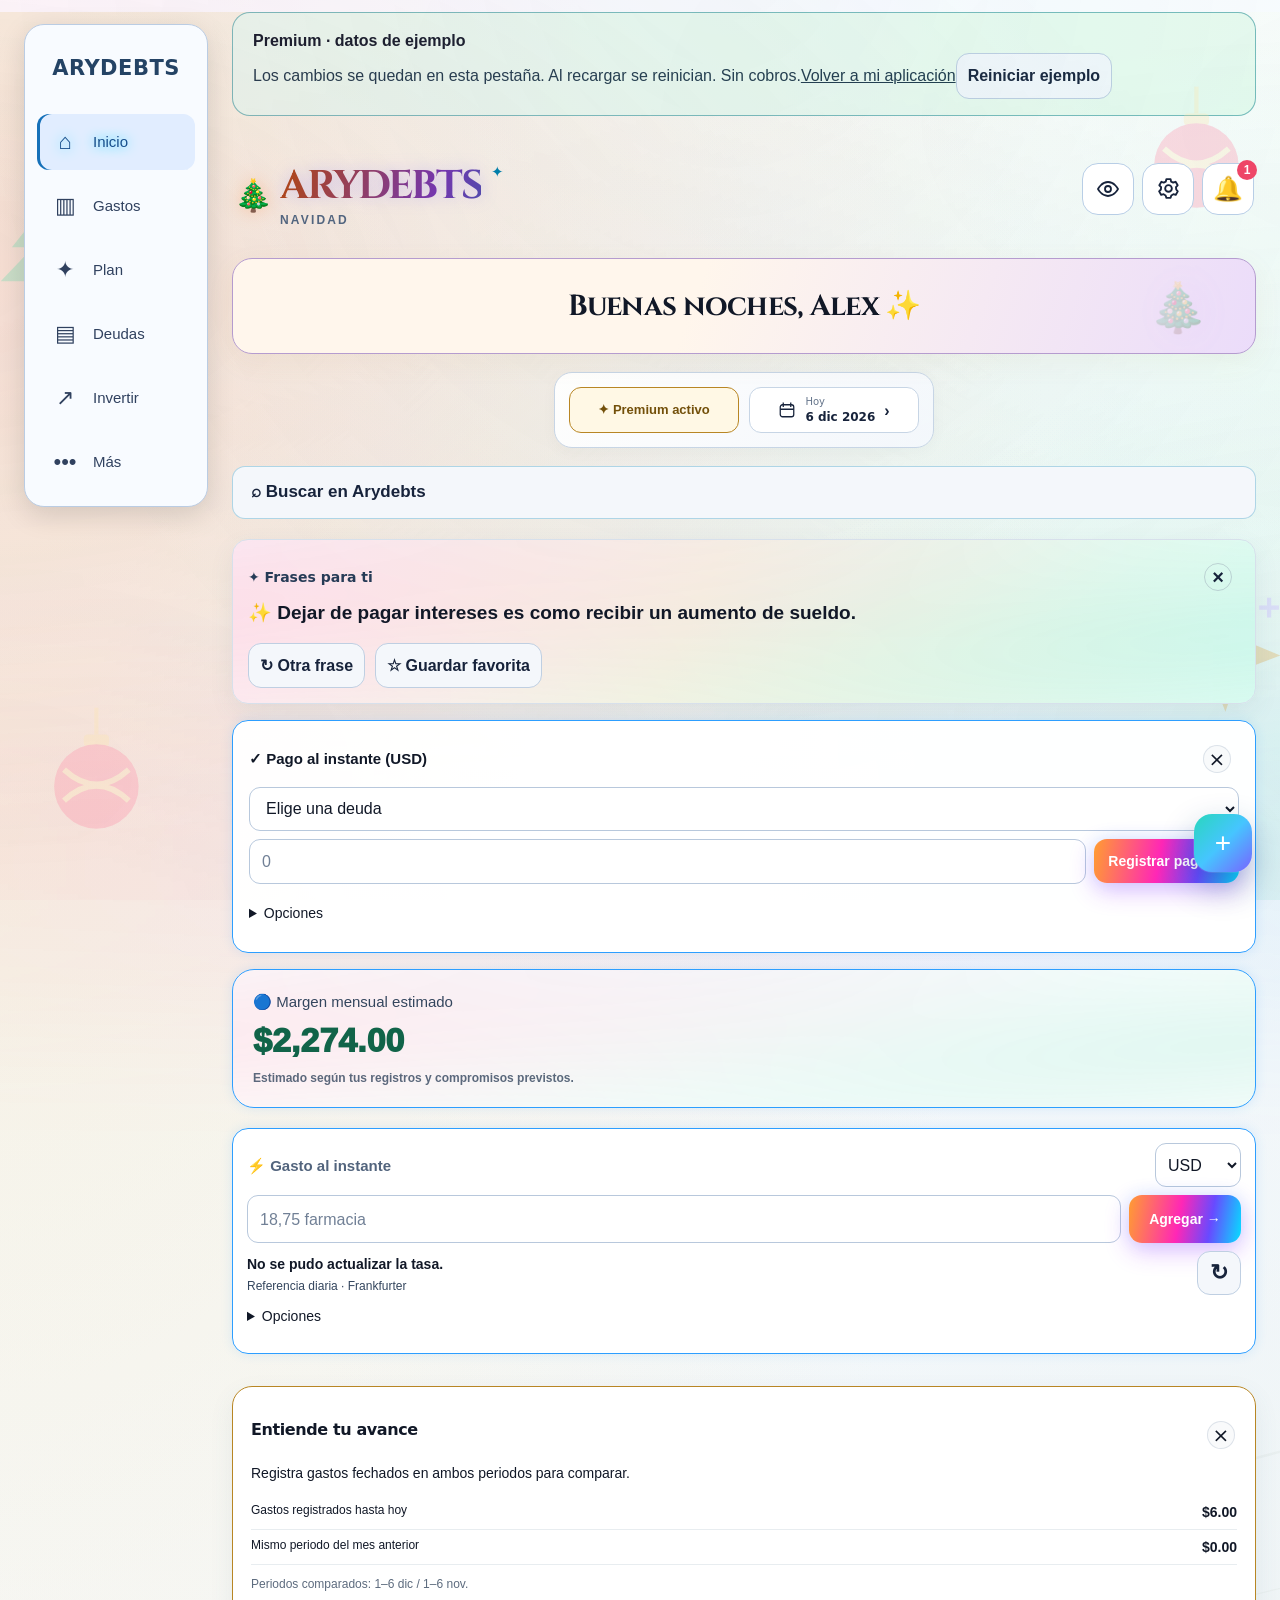
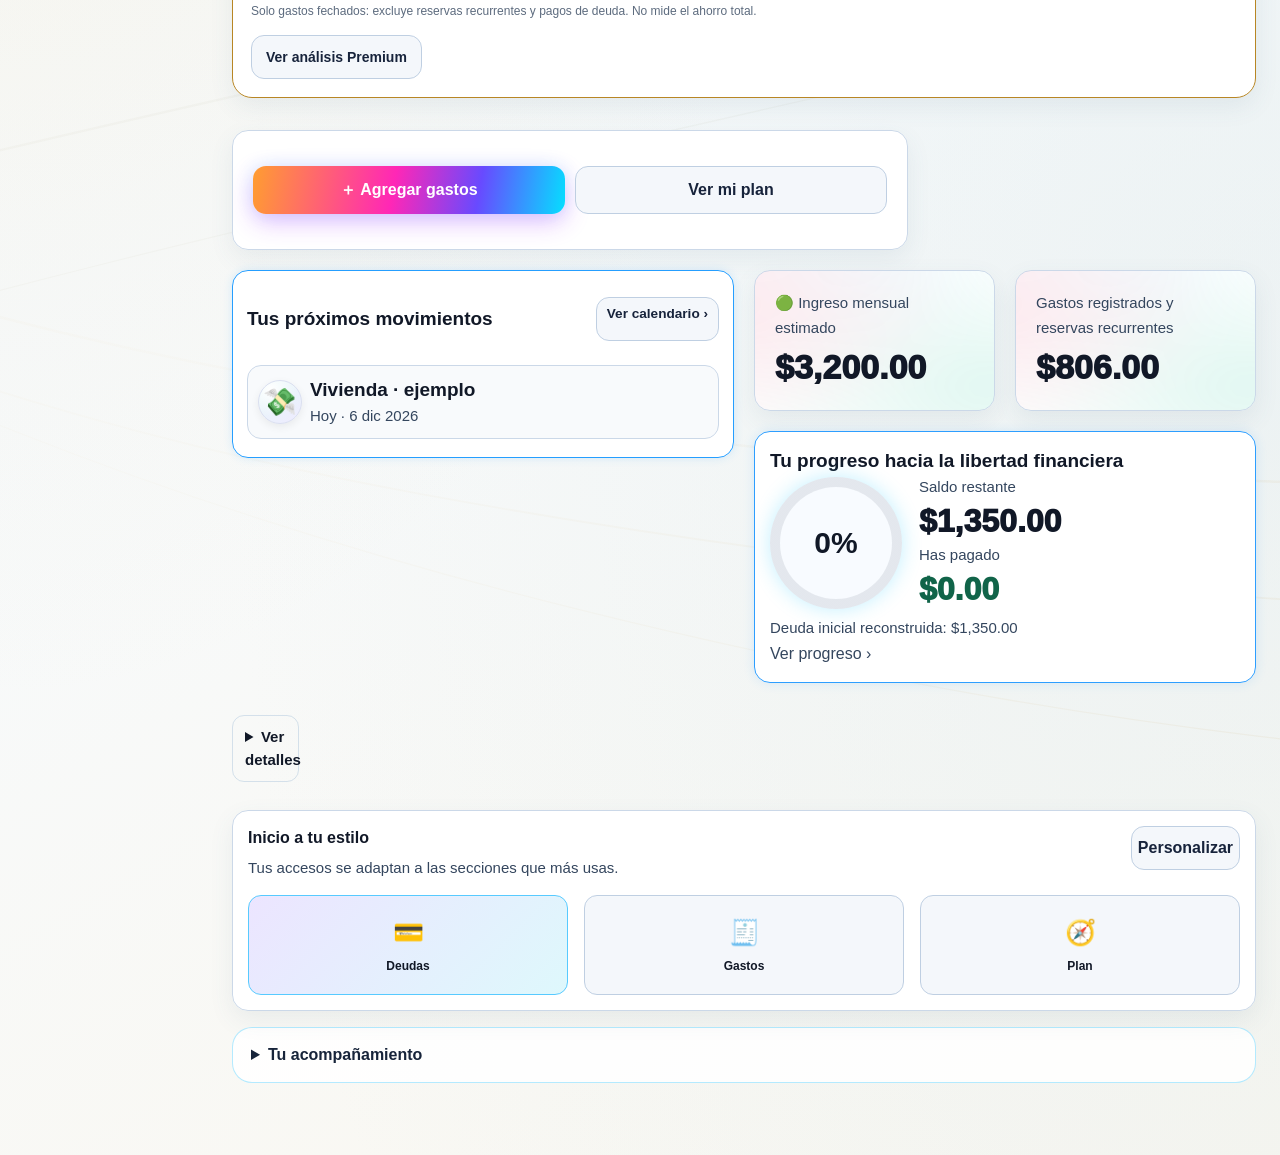
==== commit 72d7d35d: "Extend gold styling throughout investment learning countries, cards and simulator (217.26)" ====
--- a/review/creator-f413120183a47717019fe88e/index.html
+++ b/review/creator-f413120183a47717019fe88e/index.html
@@ -1,4 +1,4 @@
-<!doctype html><html lang="es"><head><base href="../../"><meta name="robots" content="noindex,nofollow"><meta charset="UTF-8"><meta name="viewport" content="width=device-width,initial-scale=1,viewport-fit=cover"><meta name="theme-color" content="#020713"><meta name="description" content="Arydebts — tus deudas hoy, tu libertad mañana."><meta http-equiv="Cache-Control" content="no-cache, no-store, must-revalidate"><meta http-equiv="Pragma" content="no-cache"><meta http-equiv="Expires" content="0"><link rel="manifest" href="manifest.webmanifest?v=217.24"><link rel="stylesheet" href="styles.css?v=217.24"><link rel="stylesheet" href="experience-v8.css?v=217.24"><link rel="stylesheet" href="landing-v9.css?v=217.24"><link rel="stylesheet" href="template-v14.css?v=217.24"><link rel="stylesheet" href="interactive-v15.css?v=217.24"><link rel="stylesheet" href="polish-v18.css?v=217.24"><link rel="stylesheet" href="theme-v40.css?v=217.24"><link rel="stylesheet" href="visual-sweetness-v54.css?v=217.24"><style>.scene17,.flags17,.flag17,.flagMotion15,.planetMotion9{display:none!important}.modeToggle{display:none!important}.tap45{cursor:pointer;transition:transform .16s ease,border-color .16s ease,box-shadow .16s ease}.tap45:active{transform:scale(.985)}.tap45:hover{border-color:#4ddfff88!important;box-shadow:0 8px 28px #21cfff12!important}.buy45{margin-top:14px;padding:15px;border-radius:16px;border:1px solid #ff966655;background:linear-gradient(135deg,#ff6b6b12,#ffb3470d);line-height:1.45}.buy45.yes{border-color:#42ddb777;background:linear-gradient(135deg,#27d6a512,#45cfff10)}.buy45 b{font-size:18px}.buy45 p{margin:7px 0}.buy45 small{color:#8190a8}.profilePhoto46,.profileAvatar46{display:grid;place-items:center;overflow:hidden;border-radius:50%;background:linear-gradient(135deg,#17365f,#071b39);border:2px solid #46cfff88;color:white}.profilePhoto46{width:112px;height:112px;margin:10px auto 4px;font-size:44px;cursor:pointer;padding:0;box-shadow:0 12px 32px #0005}.profileAvatar46{width:72px;height:72px;margin:0 0 12px 0;font-size:30px;cursor:pointer}.profilePhoto46 img,.profileAvatar46 img{width:100%;height:100%;object-fit:cover}.profilePhotoActions46{display:flex;flex-wrap:wrap;justify-content:center;gap:7px;margin:10px 0 18px}.profileHint54{text-align:center;font-size:11px;margin:5px 0}.profileSection46,.profileSecurity46{padding:14px;margin:12px 0;border:1px solid #ffffff18;border-radius:16px;background:#ffffff07}.profileSecurity46 p{line-height:1.5;color:#aab7ca}.profileStats54{display:grid;grid-template-columns:repeat(3,minmax(0,1fr));gap:7px;margin:14px 0}.profileStats54>div,.profileGoal54{padding:12px;border:1px solid #ffffff16;border-radius:15px;background:#ffffff08}.profileStats54 span,.profileGoal54 span{display:block;color:#91a5c4;font-size:10px;font-weight:750;margin-bottom:5px}.profileStats54 b{font-size:clamp(13px,3.8vw,18px);overflow-wrap:anywhere}.profileGoal54{margin-bottom:12px}.profileGoal54 b{font-size:16px}.profileSection46 textarea{min-height:82px;resize:vertical}.profileManageTitle54{display:block;margin:18px 0 8px}.profileQuick54{display:grid;grid-template-columns:1fr 1fr;gap:8px}.profileQuick54 .btn{min-height:48px;white-space:normal}.homeDataNote30{border-color:#ffc85a55!important}.homeDataNote30 p{line-height:1.45}.homeDataNote30 .btn{margin-top:6px}.homeDebtRise37{margin-top:9px;padding:8px 10px;border-radius:10px;background:#ff7a6614;border:1px solid #ff8d6b35;color:#ffc4b8;font-size:10px;line-height:1.4}.hello>.back{background:linear-gradient(145deg,#0b2348,#07172f)!important;border:1px solid #356d9d!important;color:#eaf4ff!important;border-radius:999px!important;padding:7px 11px!important;box-shadow:inset 0 1px #ffffff12,0 4px 12px #0004!important}.debtPulse33,.planPulse34{display:grid;grid-template-columns:repeat(3,minmax(0,1fr));gap:7px;margin:8px 0}.debtPulse33 .card,.planPulse34 .card{margin:0!important;padding:11px 9px!important;display:flex;flex-direction:column;gap:5px}.debtPulse33 strong,.planPulse34 strong{font-size:clamp(14px,4vw,19px);overflow-wrap:anywhere}.debtPulse33 .muted,.planPulse34 .muted{font-size:10px}.debtAlert33,.planWarn34,.planDeficit38{border-color:#ff9d6655!important;background:linear-gradient(135deg,rgba(255,91,91,.08),rgba(255,180,73,.05))!important}.planDeficit38 b{color:#ffb09d}.debtTarget33,.planAttack34{background:linear-gradient(135deg,rgba(65,221,192,.08),rgba(96,80,255,.1))!important}.debtTarget33>div,.planAttack34>div,.planStatus34{display:flex;justify-content:space-between;align-items:center;gap:12px;margin-top:8px}.debtTarget33 strong,.planAttack34>div strong{color:#65e6d0}.debtTarget33 p,.planAttack34 p,.planWarn34 p,.planDeficit38 p{line-height:1.45}.planHero34{background:radial-gradient(circle at 90% 10%,rgba(54,218,255,.13),transparent 32%),linear-gradient(135deg,rgba(91,72,255,.1),rgba(5,210,190,.06))!important}.planStatus34 b{font-size:18px}.planStatus34 strong{font-size:22px}.planTrack34{height:8px;border-radius:20px;background:#ffffff12;overflow:hidden;margin:10px 0}.planTrack34 i{display:block;height:100%;border-radius:inherit;background:linear-gradient(90deg,#32dcb8,#35cfff,#8d63ff);transition:width .35s ease}.cal35{padding:12px!important}.calTop35{display:grid;grid-template-columns:44px 1fr 44px;align-items:center;gap:8px;margin-bottom:10px}.calTop35 b{text-align:center;text-transform:capitalize;font-size:17px}.calTop35 .btn{min-height:42px;padding:8px;font-size:24px}.calWeek35,.calGrid35{display:grid;grid-template-columns:repeat(7,minmax(0,1fr));gap:4px}.calWeek35{margin-bottom:5px}.calWeek35 span{text-align:center;color:#8292aa;font-size:9px;font-weight:800}.calDay35{position:relative;min-width:0;min-height:46px;border:1px solid #ffffff12;border-radius:11px;background:#ffffff07;color:inherit;cursor:pointer}.calDay35 b{font-size:13px}.calDay35 i{position:absolute;right:3px;bottom:3px;min-width:14px;height:14px;padding:0 3px;border-radius:10px;background:#795fff;color:white;font-size:8px;font-style:normal;line-height:14px}.calDay35.today{border-color:#37dfff;box-shadow:inset 0 0 0 1px #37dfff55}.calDay35.today b{color:#63eaff}.calDay35.selected{background:linear-gradient(135deg,#614cff88,#00cfe866);border-color:#72eaff}.calDay35.hasEvent:not(.selected){background:#705cff18}.calBlank35{min-height:46px}.calToday35{width:100%;margin-top:10px!important;white-space:normal}.calDetail35 h3{text-transform:capitalize;margin:4px 0 10px}.calHint35{text-align:center}.calHint35 p{margin-bottom:0}.calActions36{display:grid;grid-template-columns:1fr 1fr;gap:7px;margin-top:10px}.calActions36 .btn{white-space:normal;min-height:42px}body.ary-light .hello>.back{background:#fff!important;color:#263954!important;border-color:#c9d7e6!important;box-shadow:0 4px 12px #536a841c!important}body.ary-light .buy45{color:#17233b;background:#fff7f1;border-color:#efb89b}body.ary-light .buy45.yes{background:#effcf8;border-color:#8edcc8}body.ary-light .buy45 small{color:#65758c}body.ary-light .profileSection46,body.ary-light .profileSecurity46,body.ary-light .profileStats54>div,body.ary-light .profileGoal54{background:#fff;border-color:#dce5f0;color:#17233b}body.ary-light .profileSecurity46 p{color:#64748b}body.ary-light .profileStats54 span,body.ary-light .profileGoal54 span{color:#64748b}@media(max-width:360px){.debtPulse33,.planPulse34{grid-template-columns:1fr}.debtPulse33 .card,.planPulse34 .card{flex-direction:row;align-items:center;justify-content:space-between}.cal35{padding:9px!important}.calWeek35,.calGrid35{gap:3px}.calDay35,.calBlank35{min-height:42px}.calDay35{border-radius:9px}.calActions36{grid-template-columns:1fr}.profileStats54{grid-template-columns:1fr}.profileQuick54{grid-template-columns:1fr}}</style><link rel="stylesheet" href="refinement-v55.css?v=217.24"><link rel="preload" href="assets/fonts/Cinzel.woff" as="font" type="font/woff" crossorigin><link rel="preload" href="assets/fonts/Cormorant.woff" as="font" type="font/woff" crossorigin><link rel="stylesheet" href="refinements-v58.css?v=217.24"><link rel="stylesheet" href="seasonal-v59.css?v=217.24"><link rel="stylesheet" href="due-reminders-v60.css?v=217.24"><link rel="stylesheet" href="personalize-v61.css?v=217.24"><link rel="stylesheet" href="polish-v62.css?v=217.24"><link rel="stylesheet" href="recurrence-v63.css?v=217.24"><link rel="stylesheet" href="desktop-v64.css?v=217.24"><link rel="stylesheet" href="waves-v65.css?v=217.24"><link rel="stylesheet" href="debt-expenses-v66.css?v=217.24"><link rel="stylesheet" href="refinements-v68.css?v=217.24"><link rel="stylesheet" href="quick-v70.css?v=217.24"><title>Premium · revisión — Arydebts</title><link rel="stylesheet" href="seasonal-background-v71.css?v=217.24"><link rel="stylesheet" href="workspace-v72.css?v=217.24"><link rel="stylesheet" href="seasonal-light-v73.css?v=217.24"><link rel="stylesheet" href="home-polish-v77.css?v=217.24"><link rel="stylesheet" href="card-waves-v78.css?v=217.24"><link rel="stylesheet" href="motion-mobile-v80.css?v=217.24"><meta name="apple-mobile-web-app-capable" content="yes"><meta name="apple-mobile-web-app-title" content="Arydebts"><link rel="stylesheet" href="home-daily-v81.css?v=217.24"><link rel="stylesheet" href="nav-readability-v85.css?v=217.24"><link rel="stylesheet" href="amount-presets-v86.css?v=217.24"><link rel="stylesheet" href="onboarding-rows-v88.css?v=217.24"><link rel="stylesheet" href="notifications-v89.css?v=217.24"><link rel="stylesheet" href="analysis-v93.css?v=217.24"><link rel="stylesheet" href="experience-v94.css?v=217.24"><link rel="stylesheet" href="expense-polish-v95.css?v=217.24"><link rel="stylesheet" href="mobile-welcome-v97.css?v=217.24"><link rel="stylesheet" href="auth-portal-v99.css?v=217.24"><link rel="icon" type="image/svg+xml" href="assets/arydebts-logo.svg?v=237"><link rel="stylesheet" href="cover-controls-v101.css?v=217.24"><link rel="stylesheet" href="unified-theme-v102.css?v=217.24"><link rel="stylesheet" href="layout-polish-v108.css?v=217.24"><link rel="stylesheet" href="clarity-v110.css?v=217.24"><link rel="stylesheet" href="desktop-workspace-v186.css?v=217.24"><link rel="stylesheet" href="investments-v201.css?v=217.24"><link rel="stylesheet" href="debt-entry-alert-v205.css?v=217.24"><link rel="stylesheet" href="compact-credit-v206.css?v=217.24"><link rel="stylesheet" href="sync-layout-v207.css?v=217.24"><link rel="stylesheet" href="neon-focus-v208.css?v=217.24"><meta name="ary-release" content="217.24"><link rel="stylesheet" href="desktop-feedback-v209.css?v=217.24"><link rel="stylesheet" href="compact-workspace-v210.css?v=217.24"><link rel="stylesheet" href="currency-reference-v212.css?v=217.24"><link rel="stylesheet" href="profile-hint-v213.css?v=217.24"><link rel="stylesheet" href="experience-plans-v214.css?v=217.24"><link rel="stylesheet" href="experience-tiers-v215.css?v=217.24"><link rel="stylesheet" href="experience-refinement-v216.css?v=217.24"><link rel="stylesheet" href="customer-experience-v217.css?v=217.24"><link rel="stylesheet" href="reliability-v218.css?v=217.24"><link rel="stylesheet" href="home-clarity-v225.css?v=217.24"><link rel="stylesheet" href="workspace-v227.css?v=217.24"><link rel="stylesheet" href="tasks-v230.css?v=217.24"><link rel="stylesheet" href="subscription-polish-v231.css?v=217.24"><link rel="stylesheet" href="calendar-shortcut-v234.css?v=217.24"><link rel="stylesheet" href="app-platform-v235.css?v=217.24"><link rel="apple-touch-icon" sizes="180x180" href="assets/apple-touch-icon.png?v=237"><meta name="mobile-web-app-capable" content="yes"></head><body><div class="aurora"></div><main id="app"></main><nav id="nav"></nav><div id="modal" class="modal hidden"></div><div id="toast" class="toast" role="status" aria-live="polite"></div><script type="application/json" id="aryPreviewScripts216">["money-math-v108.js?v=217.24", "backups-v92.js?v=217.24", "bootstrap-v54.js?v=217.24", "state-guard-v104.js?v=217.24", "monthly-model-v200.js?v=217.24", "app.js?v=217.24", "onboarding-v43.js?v=217.24", "social-icons-v55.js?v=217.24", "landing-v9.js?v=217.24", "features-v18.js?v=217.24", "theme-stable-v46.js?v=217.24", "i18n-v20.js?v=217.24", "i18n-complete-v53.js?v=217.24", "ants-v25.js?v=217.24", "ledger-v27.js?v=217.24", "human-v41.js?v=217.24", "home-v29.js?v=217.24", "debts-v33.js?v=217.24", "plan-v34.js?v=217.24", "calendar-v35.js?v=217.24", "smart-v45.js?v=217.24", "profile-v46.js?v=217.24", "real-data-v54.js?v=217.24", "payments-v54.js?v=217.24", "home-live-v54.js?v=217.24", "locale-ui-v54.js?v=217.24", "world-motion-v57.js?v=217.24", "refinements-v58.js?v=217.24", "assistant-config-v58.js?v=217.24", "assistant-v58.js?v=217.24", "seasonal-v59.js?v=217.24", "due-reminders-v60.js?v=217.24", "personalize-v61.js?v=217.24", "polish-v62.js?v=217.24", "recurrence-v63.js?v=217.24", "numbers-v63.js?v=217.24", "desktop-v64.js?v=217.24", "waves-v65.js?v=217.24", "debt-expenses-v66.js?v=217.24", "refinements-v68.js?v=217.24", "quick-v70.js?v=217.24", "seasonal-background-v71.js?v=217.24", "ui-config-v72.js?v=217.24", "workspace-v72.js?v=217.24", "registration-v72.js?v=217.24", "social-links-v74.js?v=217.24", "home-polish-v77.js?v=217.24", "motion-mobile-v80.js?v=217.24", "activity-v82.js?v=217.24", "account-service-v83.js?v=217.24", "account-status-v83.js?v=217.24", "task-reminders-v233.js?v=217.24", "notification-rules-v89.js?v=217.24", "notifications-v89.js?v=217.24", "analysis-model-v93.js?v=217.24", "analysis-v93.js?v=217.24", "experience-model-v94.js?v=217.24", "experience-v94.js?v=217.24", "mobile-welcome-v97.js?v=217.24", "auth-portal-v99.js?v=217.24", "cover-controls-v101.js?v=217.24", "client-repairs.js?v=217.24", "instant-model-v197.js?v=217.24", "reliability-v218.js?v=217.24", "personal-layout-v192.js?v=217.24", "daily-use-v197.js?v=217.24", "quick-payment-v199.js?v=217.24", "monthly-experience-v200.js?v=217.24", "investment-history-v201.js?v=217.24", "investments-v200.js?v=217.24", "debt-entry-alert-v205.js?v=217.24", "credit-score-v206.js?v=217.24", "sync-delete-v207.js?v=217.24", "currency-model-v208.js?v=217.24", "currency-ui-v208.js?v=217.24", "release-refresh-v209.js?v=217.24", "compact-workspace-v210.js?v=217.24", "currency-reference-v212.js?v=217.24", "profile-hint-v213.js?v=217.24", "premium-service-v214.js?v=217.24", "experience-plans-v214.js?v=217.24", "debt-strategy-v215.js?v=217.24", "experience-tiers-v215.js?v=217.24", "investment-learning-model-v216.js?v=217.24", "investment-catalog-v238.js?v=217.24", "experience-refinement-v216.js?v=217.24", "customer-experience-v217.js?v=217.24", "home-clarity-model-v225.js?v=217.24", "home-clarity-v225.js?v=217.24", "workspace-v227.js?v=217.24", "subscription-polish-v231.js?v=217.24", "preview-demo-v216.js?v=217.24", "calendar-shortcut-v234.js?v=217.24", "app-platform-v235.js?v=217.24", "investing-paths-v235.js?v=217.24"]</script><script>// Separate sample workspace: never read or mutate the user's persistent storage.
+<!doctype html><html lang="es"><head><base href="../../"><meta name="robots" content="noindex,nofollow"><meta charset="UTF-8"><meta name="viewport" content="width=device-width,initial-scale=1,viewport-fit=cover"><meta name="theme-color" content="#020713"><meta name="description" content="Arydebts — tus deudas hoy, tu libertad mañana."><meta http-equiv="Cache-Control" content="no-cache, no-store, must-revalidate"><meta http-equiv="Pragma" content="no-cache"><meta http-equiv="Expires" content="0"><link rel="manifest" href="manifest.webmanifest?v=217.26"><link rel="stylesheet" href="styles.css?v=217.26"><link rel="stylesheet" href="experience-v8.css?v=217.26"><link rel="stylesheet" href="landing-v9.css?v=217.26"><link rel="stylesheet" href="template-v14.css?v=217.26"><link rel="stylesheet" href="interactive-v15.css?v=217.26"><link rel="stylesheet" href="polish-v18.css?v=217.26"><link rel="stylesheet" href="theme-v40.css?v=217.26"><link rel="stylesheet" href="visual-sweetness-v54.css?v=217.26"><style>.scene17,.flags17,.flag17,.flagMotion15,.planetMotion9{display:none!important}.modeToggle{display:none!important}.tap45{cursor:pointer;transition:transform .16s ease,border-color .16s ease,box-shadow .16s ease}.tap45:active{transform:scale(.985)}.tap45:hover{border-color:#4ddfff88!important;box-shadow:0 8px 28px #21cfff12!important}.buy45{margin-top:14px;padding:15px;border-radius:16px;border:1px solid #ff966655;background:linear-gradient(135deg,#ff6b6b12,#ffb3470d);line-height:1.45}.buy45.yes{border-color:#42ddb777;background:linear-gradient(135deg,#27d6a512,#45cfff10)}.buy45 b{font-size:18px}.buy45 p{margin:7px 0}.buy45 small{color:#8190a8}.profilePhoto46,.profileAvatar46{display:grid;place-items:center;overflow:hidden;border-radius:50%;background:linear-gradient(135deg,#17365f,#071b39);border:2px solid #46cfff88;color:white}.profilePhoto46{width:112px;height:112px;margin:10px auto 4px;font-size:44px;cursor:pointer;padding:0;box-shadow:0 12px 32px #0005}.profileAvatar46{width:72px;height:72px;margin:0 0 12px 0;font-size:30px;cursor:pointer}.profilePhoto46 img,.profileAvatar46 img{width:100%;height:100%;object-fit:cover}.profilePhotoActions46{display:flex;flex-wrap:wrap;justify-content:center;gap:7px;margin:10px 0 18px}.profileHint54{text-align:center;font-size:11px;margin:5px 0}.profileSection46,.profileSecurity46{padding:14px;margin:12px 0;border:1px solid #ffffff18;border-radius:16px;background:#ffffff07}.profileSecurity46 p{line-height:1.5;color:#aab7ca}.profileStats54{display:grid;grid-template-columns:repeat(3,minmax(0,1fr));gap:7px;margin:14px 0}.profileStats54>div,.profileGoal54{padding:12px;border:1px solid #ffffff16;border-radius:15px;background:#ffffff08}.profileStats54 span,.profileGoal54 span{display:block;color:#91a5c4;font-size:10px;font-weight:750;margin-bottom:5px}.profileStats54 b{font-size:clamp(13px,3.8vw,18px);overflow-wrap:anywhere}.profileGoal54{margin-bottom:12px}.profileGoal54 b{font-size:16px}.profileSection46 textarea{min-height:82px;resize:vertical}.profileManageTitle54{display:block;margin:18px 0 8px}.profileQuick54{display:grid;grid-template-columns:1fr 1fr;gap:8px}.profileQuick54 .btn{min-height:48px;white-space:normal}.homeDataNote30{border-color:#ffc85a55!important}.homeDataNote30 p{line-height:1.45}.homeDataNote30 .btn{margin-top:6px}.homeDebtRise37{margin-top:9px;padding:8px 10px;border-radius:10px;background:#ff7a6614;border:1px solid #ff8d6b35;color:#ffc4b8;font-size:10px;line-height:1.4}.hello>.back{background:linear-gradient(145deg,#0b2348,#07172f)!important;border:1px solid #356d9d!important;color:#eaf4ff!important;border-radius:999px!important;padding:7px 11px!important;box-shadow:inset 0 1px #ffffff12,0 4px 12px #0004!important}.debtPulse33,.planPulse34{display:grid;grid-template-columns:repeat(3,minmax(0,1fr));gap:7px;margin:8px 0}.debtPulse33 .card,.planPulse34 .card{margin:0!important;padding:11px 9px!important;display:flex;flex-direction:column;gap:5px}.debtPulse33 strong,.planPulse34 strong{font-size:clamp(14px,4vw,19px);overflow-wrap:anywhere}.debtPulse33 .muted,.planPulse34 .muted{font-size:10px}.debtAlert33,.planWarn34,.planDeficit38{border-color:#ff9d6655!important;background:linear-gradient(135deg,rgba(255,91,91,.08),rgba(255,180,73,.05))!important}.planDeficit38 b{color:#ffb09d}.debtTarget33,.planAttack34{background:linear-gradient(135deg,rgba(65,221,192,.08),rgba(96,80,255,.1))!important}.debtTarget33>div,.planAttack34>div,.planStatus34{display:flex;justify-content:space-between;align-items:center;gap:12px;margin-top:8px}.debtTarget33 strong,.planAttack34>div strong{color:#65e6d0}.debtTarget33 p,.planAttack34 p,.planWarn34 p,.planDeficit38 p{line-height:1.45}.planHero34{background:radial-gradient(circle at 90% 10%,rgba(54,218,255,.13),transparent 32%),linear-gradient(135deg,rgba(91,72,255,.1),rgba(5,210,190,.06))!important}.planStatus34 b{font-size:18px}.planStatus34 strong{font-size:22px}.planTrack34{height:8px;border-radius:20px;background:#ffffff12;overflow:hidden;margin:10px 0}.planTrack34 i{display:block;height:100%;border-radius:inherit;background:linear-gradient(90deg,#32dcb8,#35cfff,#8d63ff);transition:width .35s ease}.cal35{padding:12px!important}.calTop35{display:grid;grid-template-columns:44px 1fr 44px;align-items:center;gap:8px;margin-bottom:10px}.calTop35 b{text-align:center;text-transform:capitalize;font-size:17px}.calTop35 .btn{min-height:42px;padding:8px;font-size:24px}.calWeek35,.calGrid35{display:grid;grid-template-columns:repeat(7,minmax(0,1fr));gap:4px}.calWeek35{margin-bottom:5px}.calWeek35 span{text-align:center;color:#8292aa;font-size:9px;font-weight:800}.calDay35{position:relative;min-width:0;min-height:46px;border:1px solid #ffffff12;border-radius:11px;background:#ffffff07;color:inherit;cursor:pointer}.calDay35 b{font-size:13px}.calDay35 i{position:absolute;right:3px;bottom:3px;min-width:14px;height:14px;padding:0 3px;border-radius:10px;background:#795fff;color:white;font-size:8px;font-style:normal;line-height:14px}.calDay35.today{border-color:#37dfff;box-shadow:inset 0 0 0 1px #37dfff55}.calDay35.today b{color:#63eaff}.calDay35.selected{background:linear-gradient(135deg,#614cff88,#00cfe866);border-color:#72eaff}.calDay35.hasEvent:not(.selected){background:#705cff18}.calBlank35{min-height:46px}.calToday35{width:100%;margin-top:10px!important;white-space:normal}.calDetail35 h3{text-transform:capitalize;margin:4px 0 10px}.calHint35{text-align:center}.calHint35 p{margin-bottom:0}.calActions36{display:grid;grid-template-columns:1fr 1fr;gap:7px;margin-top:10px}.calActions36 .btn{white-space:normal;min-height:42px}body.ary-light .hello>.back{background:#fff!important;color:#263954!important;border-color:#c9d7e6!important;box-shadow:0 4px 12px #536a841c!important}body.ary-light .buy45{color:#17233b;background:#fff7f1;border-color:#efb89b}body.ary-light .buy45.yes{background:#effcf8;border-color:#8edcc8}body.ary-light .buy45 small{color:#65758c}body.ary-light .profileSection46,body.ary-light .profileSecurity46,body.ary-light .profileStats54>div,body.ary-light .profileGoal54{background:#fff;border-color:#dce5f0;color:#17233b}body.ary-light .profileSecurity46 p{color:#64748b}body.ary-light .profileStats54 span,body.ary-light .profileGoal54 span{color:#64748b}@media(max-width:360px){.debtPulse33,.planPulse34{grid-template-columns:1fr}.debtPulse33 .card,.planPulse34 .card{flex-direction:row;align-items:center;justify-content:space-between}.cal35{padding:9px!important}.calWeek35,.calGrid35{gap:3px}.calDay35,.calBlank35{min-height:42px}.calDay35{border-radius:9px}.calActions36{grid-template-columns:1fr}.profileStats54{grid-template-columns:1fr}.profileQuick54{grid-template-columns:1fr}}</style><link rel="stylesheet" href="refinement-v55.css?v=217.26"><link rel="preload" href="assets/fonts/Cinzel.woff" as="font" type="font/woff" crossorigin><link rel="preload" href="assets/fonts/Cormorant.woff" as="font" type="font/woff" crossorigin><link rel="stylesheet" href="refinements-v58.css?v=217.26"><link rel="stylesheet" href="seasonal-v59.css?v=217.26"><link rel="stylesheet" href="due-reminders-v60.css?v=217.26"><link rel="stylesheet" href="personalize-v61.css?v=217.26"><link rel="stylesheet" href="polish-v62.css?v=217.26"><link rel="stylesheet" href="recurrence-v63.css?v=217.26"><link rel="stylesheet" href="desktop-v64.css?v=217.26"><link rel="stylesheet" href="waves-v65.css?v=217.26"><link rel="stylesheet" href="debt-expenses-v66.css?v=217.26"><link rel="stylesheet" href="refinements-v68.css?v=217.26"><link rel="stylesheet" href="quick-v70.css?v=217.26"><title>Premium · revisión — Arydebts</title><link rel="stylesheet" href="seasonal-background-v71.css?v=217.26"><link rel="stylesheet" href="workspace-v72.css?v=217.26"><link rel="stylesheet" href="seasonal-light-v73.css?v=217.26"><link rel="stylesheet" href="home-polish-v77.css?v=217.26"><link rel="stylesheet" href="card-waves-v78.css?v=217.26"><link rel="stylesheet" href="motion-mobile-v80.css?v=217.26"><meta name="apple-mobile-web-app-capable" content="yes"><meta name="apple-mobile-web-app-title" content="Arydebts"><link rel="stylesheet" href="home-daily-v81.css?v=217.26"><link rel="stylesheet" href="nav-readability-v85.css?v=217.26"><link rel="stylesheet" href="amount-presets-v86.css?v=217.26"><link rel="stylesheet" href="onboarding-rows-v88.css?v=217.26"><link rel="stylesheet" href="notifications-v89.css?v=217.26"><link rel="stylesheet" href="analysis-v93.css?v=217.26"><link rel="stylesheet" href="experience-v94.css?v=217.26"><link rel="stylesheet" href="expense-polish-v95.css?v=217.26"><link rel="stylesheet" href="mobile-welcome-v97.css?v=217.26"><link rel="stylesheet" href="auth-portal-v99.css?v=217.26"><link rel="icon" type="image/svg+xml" href="assets/arydebts-logo.svg?v=237"><link rel="stylesheet" href="cover-controls-v101.css?v=217.26"><link rel="stylesheet" href="unified-theme-v102.css?v=217.26"><link rel="stylesheet" href="layout-polish-v108.css?v=217.26"><link rel="stylesheet" href="clarity-v110.css?v=217.26"><link rel="stylesheet" href="desktop-workspace-v186.css?v=217.26"><link rel="stylesheet" href="investments-v201.css?v=217.26"><link rel="stylesheet" href="debt-entry-alert-v205.css?v=217.26"><link rel="stylesheet" href="compact-credit-v206.css?v=217.26"><link rel="stylesheet" href="sync-layout-v207.css?v=217.26"><link rel="stylesheet" href="neon-focus-v208.css?v=217.26"><meta name="ary-release" content="217.26"><link rel="stylesheet" href="desktop-feedback-v209.css?v=217.26"><link rel="stylesheet" href="compact-workspace-v210.css?v=217.26"><link rel="stylesheet" href="currency-reference-v212.css?v=217.26"><link rel="stylesheet" href="profile-hint-v213.css?v=217.26"><link rel="stylesheet" href="experience-plans-v214.css?v=217.26"><link rel="stylesheet" href="experience-tiers-v215.css?v=217.26"><link rel="stylesheet" href="experience-refinement-v216.css?v=217.26"><link rel="stylesheet" href="customer-experience-v217.css?v=217.26"><link rel="stylesheet" href="reliability-v218.css?v=217.26"><link rel="stylesheet" href="home-clarity-v225.css?v=217.26"><link rel="stylesheet" href="workspace-v227.css?v=217.26"><link rel="stylesheet" href="tasks-v230.css?v=217.26"><link rel="stylesheet" href="subscription-polish-v231.css?v=217.26"><link rel="stylesheet" href="calendar-shortcut-v234.css?v=217.26"><link rel="stylesheet" href="app-platform-v235.css?v=217.26"><link rel="apple-touch-icon" sizes="180x180" href="assets/apple-touch-icon.png?v=237"><meta name="mobile-web-app-capable" content="yes"></head><body><div class="aurora"></div><main id="app"></main><nav id="nav"></nav><div id="modal" class="modal hidden"></div><div id="toast" class="toast" role="status" aria-live="polite"></div><script type="application/json" id="aryPreviewScripts216">["money-math-v108.js?v=217.26", "backups-v92.js?v=217.26", "bootstrap-v54.js?v=217.26", "state-guard-v104.js?v=217.26", "monthly-model-v200.js?v=217.26", "app.js?v=217.26", "onboarding-v43.js?v=217.26", "social-icons-v55.js?v=217.26", "landing-v9.js?v=217.26", "features-v18.js?v=217.26", "theme-stable-v46.js?v=217.26", "i18n-v20.js?v=217.26", "i18n-complete-v53.js?v=217.26", "ants-v25.js?v=217.26", "ledger-v27.js?v=217.26", "human-v41.js?v=217.26", "home-v29.js?v=217.26", "debts-v33.js?v=217.26", "plan-v34.js?v=217.26", "calendar-v35.js?v=217.26", "smart-v45.js?v=217.26", "profile-v46.js?v=217.26", "real-data-v54.js?v=217.26", "payments-v54.js?v=217.26", "home-live-v54.js?v=217.26", "locale-ui-v54.js?v=217.26", "world-motion-v57.js?v=217.26", "refinements-v58.js?v=217.26", "assistant-config-v58.js?v=217.26", "assistant-v58.js?v=217.26", "seasonal-v59.js?v=217.26", "due-reminders-v60.js?v=217.26", "personalize-v61.js?v=217.26", "polish-v62.js?v=217.26", "recurrence-v63.js?v=217.26", "numbers-v63.js?v=217.26", "desktop-v64.js?v=217.26", "waves-v65.js?v=217.26", "debt-expenses-v66.js?v=217.26", "refinements-v68.js?v=217.26", "quick-v70.js?v=217.26", "seasonal-background-v71.js?v=217.26", "ui-config-v72.js?v=217.26", "workspace-v72.js?v=217.26", "registration-v72.js?v=217.26", "social-links-v74.js?v=217.26", "home-polish-v77.js?v=217.26", "motion-mobile-v80.js?v=217.26", "activity-v82.js?v=217.26", "account-service-v83.js?v=217.26", "account-status-v83.js?v=217.26", "task-reminders-v233.js?v=217.26", "notification-rules-v89.js?v=217.26", "notifications-v89.js?v=217.26", "analysis-model-v93.js?v=217.26", "analysis-v93.js?v=217.26", "experience-model-v94.js?v=217.26", "experience-v94.js?v=217.26", "mobile-welcome-v97.js?v=217.26", "auth-portal-v99.js?v=217.26", "cover-controls-v101.js?v=217.26", "client-repairs.js?v=217.26", "instant-model-v197.js?v=217.26", "reliability-v218.js?v=217.26", "personal-layout-v192.js?v=217.26", "daily-use-v197.js?v=217.26", "quick-payment-v199.js?v=217.26", "monthly-experience-v200.js?v=217.26", "investment-history-v201.js?v=217.26", "investments-v200.js?v=217.26", "debt-entry-alert-v205.js?v=217.26", "credit-score-v206.js?v=217.26", "sync-delete-v207.js?v=217.26", "currency-model-v208.js?v=217.26", "currency-ui-v208.js?v=217.26", "release-refresh-v209.js?v=217.26", "compact-workspace-v210.js?v=217.26", "currency-reference-v212.js?v=217.26", "profile-hint-v213.js?v=217.26", "premium-service-v214.js?v=217.26", "experience-plans-v214.js?v=217.26", "debt-strategy-v215.js?v=217.26", "experience-tiers-v215.js?v=217.26", "investment-learning-model-v216.js?v=217.26", "investment-catalog-v238.js?v=217.26", "experience-refinement-v216.js?v=217.26", "customer-experience-v217.js?v=217.26", "home-clarity-model-v225.js?v=217.26", "home-clarity-v225.js?v=217.26", "workspace-v227.js?v=217.26", "subscription-polish-v231.js?v=217.26", "preview-demo-v216.js?v=217.26", "calendar-shortcut-v234.js?v=217.26", "app-platform-v235.js?v=217.26", "investing-paths-v235.js?v=217.26"]</script><script>// Separate sample workspace: never read or mutate the user's persistent storage.
 (async()=>{
 'use strict';
 const app=document.getElementById('app');
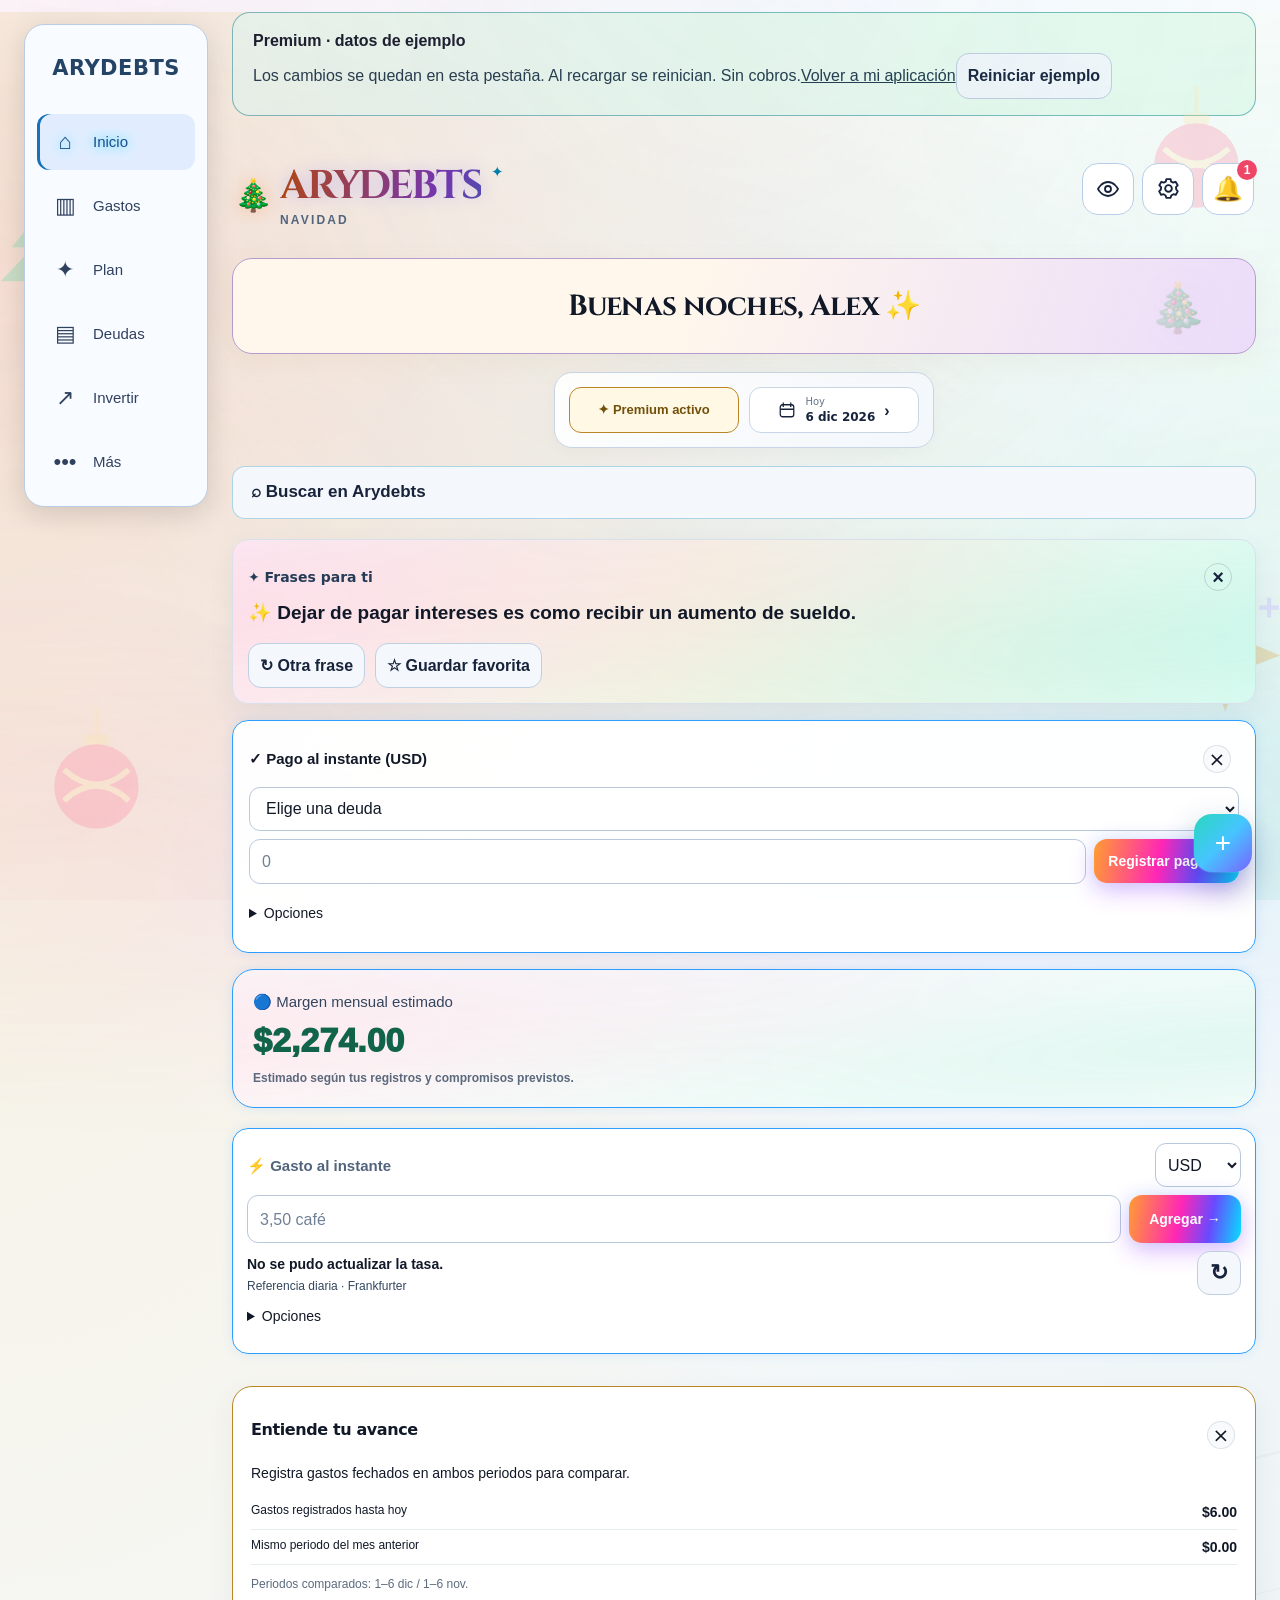
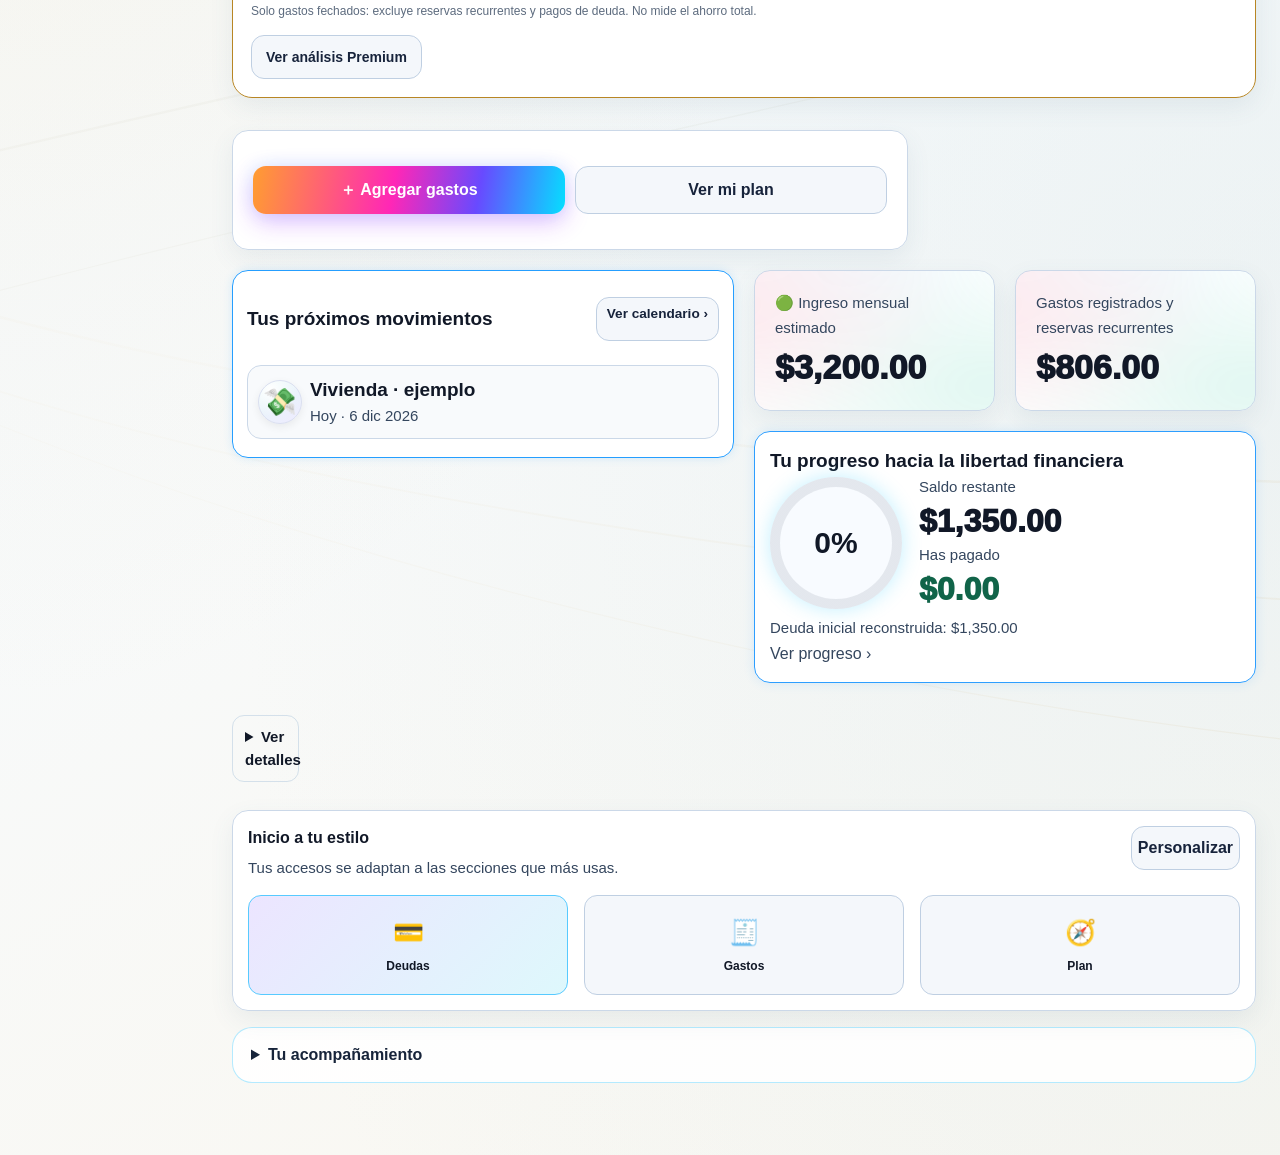
==== commit c56c3fe0: "Add personal task colors and calendar day markers across all tiers (217.27)" ====
--- a/review/creator-f413120183a47717019fe88e/index.html
+++ b/review/creator-f413120183a47717019fe88e/index.html
@@ -1,4 +1,4 @@
-<!doctype html><html lang="es"><head><base href="../../"><meta name="robots" content="noindex,nofollow"><meta charset="UTF-8"><meta name="viewport" content="width=device-width,initial-scale=1,viewport-fit=cover"><meta name="theme-color" content="#020713"><meta name="description" content="Arydebts — tus deudas hoy, tu libertad mañana."><meta http-equiv="Cache-Control" content="no-cache, no-store, must-revalidate"><meta http-equiv="Pragma" content="no-cache"><meta http-equiv="Expires" content="0"><link rel="manifest" href="manifest.webmanifest?v=217.26"><link rel="stylesheet" href="styles.css?v=217.26"><link rel="stylesheet" href="experience-v8.css?v=217.26"><link rel="stylesheet" href="landing-v9.css?v=217.26"><link rel="stylesheet" href="template-v14.css?v=217.26"><link rel="stylesheet" href="interactive-v15.css?v=217.26"><link rel="stylesheet" href="polish-v18.css?v=217.26"><link rel="stylesheet" href="theme-v40.css?v=217.26"><link rel="stylesheet" href="visual-sweetness-v54.css?v=217.26"><style>.scene17,.flags17,.flag17,.flagMotion15,.planetMotion9{display:none!important}.modeToggle{display:none!important}.tap45{cursor:pointer;transition:transform .16s ease,border-color .16s ease,box-shadow .16s ease}.tap45:active{transform:scale(.985)}.tap45:hover{border-color:#4ddfff88!important;box-shadow:0 8px 28px #21cfff12!important}.buy45{margin-top:14px;padding:15px;border-radius:16px;border:1px solid #ff966655;background:linear-gradient(135deg,#ff6b6b12,#ffb3470d);line-height:1.45}.buy45.yes{border-color:#42ddb777;background:linear-gradient(135deg,#27d6a512,#45cfff10)}.buy45 b{font-size:18px}.buy45 p{margin:7px 0}.buy45 small{color:#8190a8}.profilePhoto46,.profileAvatar46{display:grid;place-items:center;overflow:hidden;border-radius:50%;background:linear-gradient(135deg,#17365f,#071b39);border:2px solid #46cfff88;color:white}.profilePhoto46{width:112px;height:112px;margin:10px auto 4px;font-size:44px;cursor:pointer;padding:0;box-shadow:0 12px 32px #0005}.profileAvatar46{width:72px;height:72px;margin:0 0 12px 0;font-size:30px;cursor:pointer}.profilePhoto46 img,.profileAvatar46 img{width:100%;height:100%;object-fit:cover}.profilePhotoActions46{display:flex;flex-wrap:wrap;justify-content:center;gap:7px;margin:10px 0 18px}.profileHint54{text-align:center;font-size:11px;margin:5px 0}.profileSection46,.profileSecurity46{padding:14px;margin:12px 0;border:1px solid #ffffff18;border-radius:16px;background:#ffffff07}.profileSecurity46 p{line-height:1.5;color:#aab7ca}.profileStats54{display:grid;grid-template-columns:repeat(3,minmax(0,1fr));gap:7px;margin:14px 0}.profileStats54>div,.profileGoal54{padding:12px;border:1px solid #ffffff16;border-radius:15px;background:#ffffff08}.profileStats54 span,.profileGoal54 span{display:block;color:#91a5c4;font-size:10px;font-weight:750;margin-bottom:5px}.profileStats54 b{font-size:clamp(13px,3.8vw,18px);overflow-wrap:anywhere}.profileGoal54{margin-bottom:12px}.profileGoal54 b{font-size:16px}.profileSection46 textarea{min-height:82px;resize:vertical}.profileManageTitle54{display:block;margin:18px 0 8px}.profileQuick54{display:grid;grid-template-columns:1fr 1fr;gap:8px}.profileQuick54 .btn{min-height:48px;white-space:normal}.homeDataNote30{border-color:#ffc85a55!important}.homeDataNote30 p{line-height:1.45}.homeDataNote30 .btn{margin-top:6px}.homeDebtRise37{margin-top:9px;padding:8px 10px;border-radius:10px;background:#ff7a6614;border:1px solid #ff8d6b35;color:#ffc4b8;font-size:10px;line-height:1.4}.hello>.back{background:linear-gradient(145deg,#0b2348,#07172f)!important;border:1px solid #356d9d!important;color:#eaf4ff!important;border-radius:999px!important;padding:7px 11px!important;box-shadow:inset 0 1px #ffffff12,0 4px 12px #0004!important}.debtPulse33,.planPulse34{display:grid;grid-template-columns:repeat(3,minmax(0,1fr));gap:7px;margin:8px 0}.debtPulse33 .card,.planPulse34 .card{margin:0!important;padding:11px 9px!important;display:flex;flex-direction:column;gap:5px}.debtPulse33 strong,.planPulse34 strong{font-size:clamp(14px,4vw,19px);overflow-wrap:anywhere}.debtPulse33 .muted,.planPulse34 .muted{font-size:10px}.debtAlert33,.planWarn34,.planDeficit38{border-color:#ff9d6655!important;background:linear-gradient(135deg,rgba(255,91,91,.08),rgba(255,180,73,.05))!important}.planDeficit38 b{color:#ffb09d}.debtTarget33,.planAttack34{background:linear-gradient(135deg,rgba(65,221,192,.08),rgba(96,80,255,.1))!important}.debtTarget33>div,.planAttack34>div,.planStatus34{display:flex;justify-content:space-between;align-items:center;gap:12px;margin-top:8px}.debtTarget33 strong,.planAttack34>div strong{color:#65e6d0}.debtTarget33 p,.planAttack34 p,.planWarn34 p,.planDeficit38 p{line-height:1.45}.planHero34{background:radial-gradient(circle at 90% 10%,rgba(54,218,255,.13),transparent 32%),linear-gradient(135deg,rgba(91,72,255,.1),rgba(5,210,190,.06))!important}.planStatus34 b{font-size:18px}.planStatus34 strong{font-size:22px}.planTrack34{height:8px;border-radius:20px;background:#ffffff12;overflow:hidden;margin:10px 0}.planTrack34 i{display:block;height:100%;border-radius:inherit;background:linear-gradient(90deg,#32dcb8,#35cfff,#8d63ff);transition:width .35s ease}.cal35{padding:12px!important}.calTop35{display:grid;grid-template-columns:44px 1fr 44px;align-items:center;gap:8px;margin-bottom:10px}.calTop35 b{text-align:center;text-transform:capitalize;font-size:17px}.calTop35 .btn{min-height:42px;padding:8px;font-size:24px}.calWeek35,.calGrid35{display:grid;grid-template-columns:repeat(7,minmax(0,1fr));gap:4px}.calWeek35{margin-bottom:5px}.calWeek35 span{text-align:center;color:#8292aa;font-size:9px;font-weight:800}.calDay35{position:relative;min-width:0;min-height:46px;border:1px solid #ffffff12;border-radius:11px;background:#ffffff07;color:inherit;cursor:pointer}.calDay35 b{font-size:13px}.calDay35 i{position:absolute;right:3px;bottom:3px;min-width:14px;height:14px;padding:0 3px;border-radius:10px;background:#795fff;color:white;font-size:8px;font-style:normal;line-height:14px}.calDay35.today{border-color:#37dfff;box-shadow:inset 0 0 0 1px #37dfff55}.calDay35.today b{color:#63eaff}.calDay35.selected{background:linear-gradient(135deg,#614cff88,#00cfe866);border-color:#72eaff}.calDay35.hasEvent:not(.selected){background:#705cff18}.calBlank35{min-height:46px}.calToday35{width:100%;margin-top:10px!important;white-space:normal}.calDetail35 h3{text-transform:capitalize;margin:4px 0 10px}.calHint35{text-align:center}.calHint35 p{margin-bottom:0}.calActions36{display:grid;grid-template-columns:1fr 1fr;gap:7px;margin-top:10px}.calActions36 .btn{white-space:normal;min-height:42px}body.ary-light .hello>.back{background:#fff!important;color:#263954!important;border-color:#c9d7e6!important;box-shadow:0 4px 12px #536a841c!important}body.ary-light .buy45{color:#17233b;background:#fff7f1;border-color:#efb89b}body.ary-light .buy45.yes{background:#effcf8;border-color:#8edcc8}body.ary-light .buy45 small{color:#65758c}body.ary-light .profileSection46,body.ary-light .profileSecurity46,body.ary-light .profileStats54>div,body.ary-light .profileGoal54{background:#fff;border-color:#dce5f0;color:#17233b}body.ary-light .profileSecurity46 p{color:#64748b}body.ary-light .profileStats54 span,body.ary-light .profileGoal54 span{color:#64748b}@media(max-width:360px){.debtPulse33,.planPulse34{grid-template-columns:1fr}.debtPulse33 .card,.planPulse34 .card{flex-direction:row;align-items:center;justify-content:space-between}.cal35{padding:9px!important}.calWeek35,.calGrid35{gap:3px}.calDay35,.calBlank35{min-height:42px}.calDay35{border-radius:9px}.calActions36{grid-template-columns:1fr}.profileStats54{grid-template-columns:1fr}.profileQuick54{grid-template-columns:1fr}}</style><link rel="stylesheet" href="refinement-v55.css?v=217.26"><link rel="preload" href="assets/fonts/Cinzel.woff" as="font" type="font/woff" crossorigin><link rel="preload" href="assets/fonts/Cormorant.woff" as="font" type="font/woff" crossorigin><link rel="stylesheet" href="refinements-v58.css?v=217.26"><link rel="stylesheet" href="seasonal-v59.css?v=217.26"><link rel="stylesheet" href="due-reminders-v60.css?v=217.26"><link rel="stylesheet" href="personalize-v61.css?v=217.26"><link rel="stylesheet" href="polish-v62.css?v=217.26"><link rel="stylesheet" href="recurrence-v63.css?v=217.26"><link rel="stylesheet" href="desktop-v64.css?v=217.26"><link rel="stylesheet" href="waves-v65.css?v=217.26"><link rel="stylesheet" href="debt-expenses-v66.css?v=217.26"><link rel="stylesheet" href="refinements-v68.css?v=217.26"><link rel="stylesheet" href="quick-v70.css?v=217.26"><title>Premium · revisión — Arydebts</title><link rel="stylesheet" href="seasonal-background-v71.css?v=217.26"><link rel="stylesheet" href="workspace-v72.css?v=217.26"><link rel="stylesheet" href="seasonal-light-v73.css?v=217.26"><link rel="stylesheet" href="home-polish-v77.css?v=217.26"><link rel="stylesheet" href="card-waves-v78.css?v=217.26"><link rel="stylesheet" href="motion-mobile-v80.css?v=217.26"><meta name="apple-mobile-web-app-capable" content="yes"><meta name="apple-mobile-web-app-title" content="Arydebts"><link rel="stylesheet" href="home-daily-v81.css?v=217.26"><link rel="stylesheet" href="nav-readability-v85.css?v=217.26"><link rel="stylesheet" href="amount-presets-v86.css?v=217.26"><link rel="stylesheet" href="onboarding-rows-v88.css?v=217.26"><link rel="stylesheet" href="notifications-v89.css?v=217.26"><link rel="stylesheet" href="analysis-v93.css?v=217.26"><link rel="stylesheet" href="experience-v94.css?v=217.26"><link rel="stylesheet" href="expense-polish-v95.css?v=217.26"><link rel="stylesheet" href="mobile-welcome-v97.css?v=217.26"><link rel="stylesheet" href="auth-portal-v99.css?v=217.26"><link rel="icon" type="image/svg+xml" href="assets/arydebts-logo.svg?v=237"><link rel="stylesheet" href="cover-controls-v101.css?v=217.26"><link rel="stylesheet" href="unified-theme-v102.css?v=217.26"><link rel="stylesheet" href="layout-polish-v108.css?v=217.26"><link rel="stylesheet" href="clarity-v110.css?v=217.26"><link rel="stylesheet" href="desktop-workspace-v186.css?v=217.26"><link rel="stylesheet" href="investments-v201.css?v=217.26"><link rel="stylesheet" href="debt-entry-alert-v205.css?v=217.26"><link rel="stylesheet" href="compact-credit-v206.css?v=217.26"><link rel="stylesheet" href="sync-layout-v207.css?v=217.26"><link rel="stylesheet" href="neon-focus-v208.css?v=217.26"><meta name="ary-release" content="217.26"><link rel="stylesheet" href="desktop-feedback-v209.css?v=217.26"><link rel="stylesheet" href="compact-workspace-v210.css?v=217.26"><link rel="stylesheet" href="currency-reference-v212.css?v=217.26"><link rel="stylesheet" href="profile-hint-v213.css?v=217.26"><link rel="stylesheet" href="experience-plans-v214.css?v=217.26"><link rel="stylesheet" href="experience-tiers-v215.css?v=217.26"><link rel="stylesheet" href="experience-refinement-v216.css?v=217.26"><link rel="stylesheet" href="customer-experience-v217.css?v=217.26"><link rel="stylesheet" href="reliability-v218.css?v=217.26"><link rel="stylesheet" href="home-clarity-v225.css?v=217.26"><link rel="stylesheet" href="workspace-v227.css?v=217.26"><link rel="stylesheet" href="tasks-v230.css?v=217.26"><link rel="stylesheet" href="subscription-polish-v231.css?v=217.26"><link rel="stylesheet" href="calendar-shortcut-v234.css?v=217.26"><link rel="stylesheet" href="app-platform-v235.css?v=217.26"><link rel="apple-touch-icon" sizes="180x180" href="assets/apple-touch-icon.png?v=237"><meta name="mobile-web-app-capable" content="yes"></head><body><div class="aurora"></div><main id="app"></main><nav id="nav"></nav><div id="modal" class="modal hidden"></div><div id="toast" class="toast" role="status" aria-live="polite"></div><script type="application/json" id="aryPreviewScripts216">["money-math-v108.js?v=217.26", "backups-v92.js?v=217.26", "bootstrap-v54.js?v=217.26", "state-guard-v104.js?v=217.26", "monthly-model-v200.js?v=217.26", "app.js?v=217.26", "onboarding-v43.js?v=217.26", "social-icons-v55.js?v=217.26", "landing-v9.js?v=217.26", "features-v18.js?v=217.26", "theme-stable-v46.js?v=217.26", "i18n-v20.js?v=217.26", "i18n-complete-v53.js?v=217.26", "ants-v25.js?v=217.26", "ledger-v27.js?v=217.26", "human-v41.js?v=217.26", "home-v29.js?v=217.26", "debts-v33.js?v=217.26", "plan-v34.js?v=217.26", "calendar-v35.js?v=217.26", "smart-v45.js?v=217.26", "profile-v46.js?v=217.26", "real-data-v54.js?v=217.26", "payments-v54.js?v=217.26", "home-live-v54.js?v=217.26", "locale-ui-v54.js?v=217.26", "world-motion-v57.js?v=217.26", "refinements-v58.js?v=217.26", "assistant-config-v58.js?v=217.26", "assistant-v58.js?v=217.26", "seasonal-v59.js?v=217.26", "due-reminders-v60.js?v=217.26", "personalize-v61.js?v=217.26", "polish-v62.js?v=217.26", "recurrence-v63.js?v=217.26", "numbers-v63.js?v=217.26", "desktop-v64.js?v=217.26", "waves-v65.js?v=217.26", "debt-expenses-v66.js?v=217.26", "refinements-v68.js?v=217.26", "quick-v70.js?v=217.26", "seasonal-background-v71.js?v=217.26", "ui-config-v72.js?v=217.26", "workspace-v72.js?v=217.26", "registration-v72.js?v=217.26", "social-links-v74.js?v=217.26", "home-polish-v77.js?v=217.26", "motion-mobile-v80.js?v=217.26", "activity-v82.js?v=217.26", "account-service-v83.js?v=217.26", "account-status-v83.js?v=217.26", "task-reminders-v233.js?v=217.26", "notification-rules-v89.js?v=217.26", "notifications-v89.js?v=217.26", "analysis-model-v93.js?v=217.26", "analysis-v93.js?v=217.26", "experience-model-v94.js?v=217.26", "experience-v94.js?v=217.26", "mobile-welcome-v97.js?v=217.26", "auth-portal-v99.js?v=217.26", "cover-controls-v101.js?v=217.26", "client-repairs.js?v=217.26", "instant-model-v197.js?v=217.26", "reliability-v218.js?v=217.26", "personal-layout-v192.js?v=217.26", "daily-use-v197.js?v=217.26", "quick-payment-v199.js?v=217.26", "monthly-experience-v200.js?v=217.26", "investment-history-v201.js?v=217.26", "investments-v200.js?v=217.26", "debt-entry-alert-v205.js?v=217.26", "credit-score-v206.js?v=217.26", "sync-delete-v207.js?v=217.26", "currency-model-v208.js?v=217.26", "currency-ui-v208.js?v=217.26", "release-refresh-v209.js?v=217.26", "compact-workspace-v210.js?v=217.26", "currency-reference-v212.js?v=217.26", "profile-hint-v213.js?v=217.26", "premium-service-v214.js?v=217.26", "experience-plans-v214.js?v=217.26", "debt-strategy-v215.js?v=217.26", "experience-tiers-v215.js?v=217.26", "investment-learning-model-v216.js?v=217.26", "investment-catalog-v238.js?v=217.26", "experience-refinement-v216.js?v=217.26", "customer-experience-v217.js?v=217.26", "home-clarity-model-v225.js?v=217.26", "home-clarity-v225.js?v=217.26", "workspace-v227.js?v=217.26", "subscription-polish-v231.js?v=217.26", "preview-demo-v216.js?v=217.26", "calendar-shortcut-v234.js?v=217.26", "app-platform-v235.js?v=217.26", "investing-paths-v235.js?v=217.26"]</script><script>// Separate sample workspace: never read or mutate the user's persistent storage.
+<!doctype html><html lang="es"><head><base href="../../"><meta name="robots" content="noindex,nofollow"><meta charset="UTF-8"><meta name="viewport" content="width=device-width,initial-scale=1,viewport-fit=cover"><meta name="theme-color" content="#020713"><meta name="description" content="Arydebts — tus deudas hoy, tu libertad mañana."><meta http-equiv="Cache-Control" content="no-cache, no-store, must-revalidate"><meta http-equiv="Pragma" content="no-cache"><meta http-equiv="Expires" content="0"><link rel="manifest" href="manifest.webmanifest?v=217.27"><link rel="stylesheet" href="styles.css?v=217.27"><link rel="stylesheet" href="experience-v8.css?v=217.27"><link rel="stylesheet" href="landing-v9.css?v=217.27"><link rel="stylesheet" href="template-v14.css?v=217.27"><link rel="stylesheet" href="interactive-v15.css?v=217.27"><link rel="stylesheet" href="polish-v18.css?v=217.27"><link rel="stylesheet" href="theme-v40.css?v=217.27"><link rel="stylesheet" href="visual-sweetness-v54.css?v=217.27"><style>.scene17,.flags17,.flag17,.flagMotion15,.planetMotion9{display:none!important}.modeToggle{display:none!important}.tap45{cursor:pointer;transition:transform .16s ease,border-color .16s ease,box-shadow .16s ease}.tap45:active{transform:scale(.985)}.tap45:hover{border-color:#4ddfff88!important;box-shadow:0 8px 28px #21cfff12!important}.buy45{margin-top:14px;padding:15px;border-radius:16px;border:1px solid #ff966655;background:linear-gradient(135deg,#ff6b6b12,#ffb3470d);line-height:1.45}.buy45.yes{border-color:#42ddb777;background:linear-gradient(135deg,#27d6a512,#45cfff10)}.buy45 b{font-size:18px}.buy45 p{margin:7px 0}.buy45 small{color:#8190a8}.profilePhoto46,.profileAvatar46{display:grid;place-items:center;overflow:hidden;border-radius:50%;background:linear-gradient(135deg,#17365f,#071b39);border:2px solid #46cfff88;color:white}.profilePhoto46{width:112px;height:112px;margin:10px auto 4px;font-size:44px;cursor:pointer;padding:0;box-shadow:0 12px 32px #0005}.profileAvatar46{width:72px;height:72px;margin:0 0 12px 0;font-size:30px;cursor:pointer}.profilePhoto46 img,.profileAvatar46 img{width:100%;height:100%;object-fit:cover}.profilePhotoActions46{display:flex;flex-wrap:wrap;justify-content:center;gap:7px;margin:10px 0 18px}.profileHint54{text-align:center;font-size:11px;margin:5px 0}.profileSection46,.profileSecurity46{padding:14px;margin:12px 0;border:1px solid #ffffff18;border-radius:16px;background:#ffffff07}.profileSecurity46 p{line-height:1.5;color:#aab7ca}.profileStats54{display:grid;grid-template-columns:repeat(3,minmax(0,1fr));gap:7px;margin:14px 0}.profileStats54>div,.profileGoal54{padding:12px;border:1px solid #ffffff16;border-radius:15px;background:#ffffff08}.profileStats54 span,.profileGoal54 span{display:block;color:#91a5c4;font-size:10px;font-weight:750;margin-bottom:5px}.profileStats54 b{font-size:clamp(13px,3.8vw,18px);overflow-wrap:anywhere}.profileGoal54{margin-bottom:12px}.profileGoal54 b{font-size:16px}.profileSection46 textarea{min-height:82px;resize:vertical}.profileManageTitle54{display:block;margin:18px 0 8px}.profileQuick54{display:grid;grid-template-columns:1fr 1fr;gap:8px}.profileQuick54 .btn{min-height:48px;white-space:normal}.homeDataNote30{border-color:#ffc85a55!important}.homeDataNote30 p{line-height:1.45}.homeDataNote30 .btn{margin-top:6px}.homeDebtRise37{margin-top:9px;padding:8px 10px;border-radius:10px;background:#ff7a6614;border:1px solid #ff8d6b35;color:#ffc4b8;font-size:10px;line-height:1.4}.hello>.back{background:linear-gradient(145deg,#0b2348,#07172f)!important;border:1px solid #356d9d!important;color:#eaf4ff!important;border-radius:999px!important;padding:7px 11px!important;box-shadow:inset 0 1px #ffffff12,0 4px 12px #0004!important}.debtPulse33,.planPulse34{display:grid;grid-template-columns:repeat(3,minmax(0,1fr));gap:7px;margin:8px 0}.debtPulse33 .card,.planPulse34 .card{margin:0!important;padding:11px 9px!important;display:flex;flex-direction:column;gap:5px}.debtPulse33 strong,.planPulse34 strong{font-size:clamp(14px,4vw,19px);overflow-wrap:anywhere}.debtPulse33 .muted,.planPulse34 .muted{font-size:10px}.debtAlert33,.planWarn34,.planDeficit38{border-color:#ff9d6655!important;background:linear-gradient(135deg,rgba(255,91,91,.08),rgba(255,180,73,.05))!important}.planDeficit38 b{color:#ffb09d}.debtTarget33,.planAttack34{background:linear-gradient(135deg,rgba(65,221,192,.08),rgba(96,80,255,.1))!important}.debtTarget33>div,.planAttack34>div,.planStatus34{display:flex;justify-content:space-between;align-items:center;gap:12px;margin-top:8px}.debtTarget33 strong,.planAttack34>div strong{color:#65e6d0}.debtTarget33 p,.planAttack34 p,.planWarn34 p,.planDeficit38 p{line-height:1.45}.planHero34{background:radial-gradient(circle at 90% 10%,rgba(54,218,255,.13),transparent 32%),linear-gradient(135deg,rgba(91,72,255,.1),rgba(5,210,190,.06))!important}.planStatus34 b{font-size:18px}.planStatus34 strong{font-size:22px}.planTrack34{height:8px;border-radius:20px;background:#ffffff12;overflow:hidden;margin:10px 0}.planTrack34 i{display:block;height:100%;border-radius:inherit;background:linear-gradient(90deg,#32dcb8,#35cfff,#8d63ff);transition:width .35s ease}.cal35{padding:12px!important}.calTop35{display:grid;grid-template-columns:44px 1fr 44px;align-items:center;gap:8px;margin-bottom:10px}.calTop35 b{text-align:center;text-transform:capitalize;font-size:17px}.calTop35 .btn{min-height:42px;padding:8px;font-size:24px}.calWeek35,.calGrid35{display:grid;grid-template-columns:repeat(7,minmax(0,1fr));gap:4px}.calWeek35{margin-bottom:5px}.calWeek35 span{text-align:center;color:#8292aa;font-size:9px;font-weight:800}.calDay35{position:relative;min-width:0;min-height:46px;border:1px solid #ffffff12;border-radius:11px;background:#ffffff07;color:inherit;cursor:pointer}.calDay35 b{font-size:13px}.calDay35 i{position:absolute;right:3px;bottom:3px;min-width:14px;height:14px;padding:0 3px;border-radius:10px;background:#795fff;color:white;font-size:8px;font-style:normal;line-height:14px}.calDay35.today{border-color:#37dfff;box-shadow:inset 0 0 0 1px #37dfff55}.calDay35.today b{color:#63eaff}.calDay35.selected{background:linear-gradient(135deg,#614cff88,#00cfe866);border-color:#72eaff}.calDay35.hasEvent:not(.selected){background:#705cff18}.calBlank35{min-height:46px}.calToday35{width:100%;margin-top:10px!important;white-space:normal}.calDetail35 h3{text-transform:capitalize;margin:4px 0 10px}.calHint35{text-align:center}.calHint35 p{margin-bottom:0}.calActions36{display:grid;grid-template-columns:1fr 1fr;gap:7px;margin-top:10px}.calActions36 .btn{white-space:normal;min-height:42px}body.ary-light .hello>.back{background:#fff!important;color:#263954!important;border-color:#c9d7e6!important;box-shadow:0 4px 12px #536a841c!important}body.ary-light .buy45{color:#17233b;background:#fff7f1;border-color:#efb89b}body.ary-light .buy45.yes{background:#effcf8;border-color:#8edcc8}body.ary-light .buy45 small{color:#65758c}body.ary-light .profileSection46,body.ary-light .profileSecurity46,body.ary-light .profileStats54>div,body.ary-light .profileGoal54{background:#fff;border-color:#dce5f0;color:#17233b}body.ary-light .profileSecurity46 p{color:#64748b}body.ary-light .profileStats54 span,body.ary-light .profileGoal54 span{color:#64748b}@media(max-width:360px){.debtPulse33,.planPulse34{grid-template-columns:1fr}.debtPulse33 .card,.planPulse34 .card{flex-direction:row;align-items:center;justify-content:space-between}.cal35{padding:9px!important}.calWeek35,.calGrid35{gap:3px}.calDay35,.calBlank35{min-height:42px}.calDay35{border-radius:9px}.calActions36{grid-template-columns:1fr}.profileStats54{grid-template-columns:1fr}.profileQuick54{grid-template-columns:1fr}}</style><link rel="stylesheet" href="refinement-v55.css?v=217.27"><link rel="preload" href="assets/fonts/Cinzel.woff" as="font" type="font/woff" crossorigin><link rel="preload" href="assets/fonts/Cormorant.woff" as="font" type="font/woff" crossorigin><link rel="stylesheet" href="refinements-v58.css?v=217.27"><link rel="stylesheet" href="seasonal-v59.css?v=217.27"><link rel="stylesheet" href="due-reminders-v60.css?v=217.27"><link rel="stylesheet" href="personalize-v61.css?v=217.27"><link rel="stylesheet" href="polish-v62.css?v=217.27"><link rel="stylesheet" href="recurrence-v63.css?v=217.27"><link rel="stylesheet" href="desktop-v64.css?v=217.27"><link rel="stylesheet" href="waves-v65.css?v=217.27"><link rel="stylesheet" href="debt-expenses-v66.css?v=217.27"><link rel="stylesheet" href="refinements-v68.css?v=217.27"><link rel="stylesheet" href="quick-v70.css?v=217.27"><title>Premium · revisión — Arydebts</title><link rel="stylesheet" href="seasonal-background-v71.css?v=217.27"><link rel="stylesheet" href="workspace-v72.css?v=217.27"><link rel="stylesheet" href="seasonal-light-v73.css?v=217.27"><link rel="stylesheet" href="home-polish-v77.css?v=217.27"><link rel="stylesheet" href="card-waves-v78.css?v=217.27"><link rel="stylesheet" href="motion-mobile-v80.css?v=217.27"><meta name="apple-mobile-web-app-capable" content="yes"><meta name="apple-mobile-web-app-title" content="Arydebts"><link rel="stylesheet" href="home-daily-v81.css?v=217.27"><link rel="stylesheet" href="nav-readability-v85.css?v=217.27"><link rel="stylesheet" href="amount-presets-v86.css?v=217.27"><link rel="stylesheet" href="onboarding-rows-v88.css?v=217.27"><link rel="stylesheet" href="notifications-v89.css?v=217.27"><link rel="stylesheet" href="analysis-v93.css?v=217.27"><link rel="stylesheet" href="experience-v94.css?v=217.27"><link rel="stylesheet" href="expense-polish-v95.css?v=217.27"><link rel="stylesheet" href="mobile-welcome-v97.css?v=217.27"><link rel="stylesheet" href="auth-portal-v99.css?v=217.27"><link rel="icon" type="image/svg+xml" href="assets/arydebts-logo.svg?v=237"><link rel="stylesheet" href="cover-controls-v101.css?v=217.27"><link rel="stylesheet" href="unified-theme-v102.css?v=217.27"><link rel="stylesheet" href="layout-polish-v108.css?v=217.27"><link rel="stylesheet" href="clarity-v110.css?v=217.27"><link rel="stylesheet" href="desktop-workspace-v186.css?v=217.27"><link rel="stylesheet" href="investments-v201.css?v=217.27"><link rel="stylesheet" href="debt-entry-alert-v205.css?v=217.27"><link rel="stylesheet" href="compact-credit-v206.css?v=217.27"><link rel="stylesheet" href="sync-layout-v207.css?v=217.27"><link rel="stylesheet" href="neon-focus-v208.css?v=217.27"><meta name="ary-release" content="217.27"><link rel="stylesheet" href="desktop-feedback-v209.css?v=217.27"><link rel="stylesheet" href="compact-workspace-v210.css?v=217.27"><link rel="stylesheet" href="currency-reference-v212.css?v=217.27"><link rel="stylesheet" href="profile-hint-v213.css?v=217.27"><link rel="stylesheet" href="experience-plans-v214.css?v=217.27"><link rel="stylesheet" href="experience-tiers-v215.css?v=217.27"><link rel="stylesheet" href="experience-refinement-v216.css?v=217.27"><link rel="stylesheet" href="customer-experience-v217.css?v=217.27"><link rel="stylesheet" href="reliability-v218.css?v=217.27"><link rel="stylesheet" href="home-clarity-v225.css?v=217.27"><link rel="stylesheet" href="workspace-v227.css?v=217.27"><link rel="stylesheet" href="tasks-v230.css?v=217.27"><link rel="stylesheet" href="subscription-polish-v231.css?v=217.27"><link rel="stylesheet" href="calendar-shortcut-v234.css?v=217.27"><link rel="stylesheet" href="app-platform-v235.css?v=217.27"><link rel="apple-touch-icon" sizes="180x180" href="assets/apple-touch-icon.png?v=237"><meta name="mobile-web-app-capable" content="yes"></head><body><div class="aurora"></div><main id="app"></main><nav id="nav"></nav><div id="modal" class="modal hidden"></div><div id="toast" class="toast" role="status" aria-live="polite"></div><script type="application/json" id="aryPreviewScripts216">["money-math-v108.js?v=217.27", "backups-v92.js?v=217.27", "bootstrap-v54.js?v=217.27", "state-guard-v104.js?v=217.27", "monthly-model-v200.js?v=217.27", "app.js?v=217.27", "onboarding-v43.js?v=217.27", "social-icons-v55.js?v=217.27", "landing-v9.js?v=217.27", "features-v18.js?v=217.27", "theme-stable-v46.js?v=217.27", "i18n-v20.js?v=217.27", "i18n-complete-v53.js?v=217.27", "ants-v25.js?v=217.27", "ledger-v27.js?v=217.27", "human-v41.js?v=217.27", "home-v29.js?v=217.27", "debts-v33.js?v=217.27", "plan-v34.js?v=217.27", "calendar-v35.js?v=217.27", "smart-v45.js?v=217.27", "profile-v46.js?v=217.27", "real-data-v54.js?v=217.27", "payments-v54.js?v=217.27", "home-live-v54.js?v=217.27", "locale-ui-v54.js?v=217.27", "world-motion-v57.js?v=217.27", "refinements-v58.js?v=217.27", "assistant-config-v58.js?v=217.27", "assistant-v58.js?v=217.27", "seasonal-v59.js?v=217.27", "due-reminders-v60.js?v=217.27", "personalize-v61.js?v=217.27", "polish-v62.js?v=217.27", "recurrence-v63.js?v=217.27", "numbers-v63.js?v=217.27", "desktop-v64.js?v=217.27", "waves-v65.js?v=217.27", "debt-expenses-v66.js?v=217.27", "refinements-v68.js?v=217.27", "quick-v70.js?v=217.27", "seasonal-background-v71.js?v=217.27", "ui-config-v72.js?v=217.27", "workspace-v72.js?v=217.27", "registration-v72.js?v=217.27", "social-links-v74.js?v=217.27", "home-polish-v77.js?v=217.27", "motion-mobile-v80.js?v=217.27", "activity-v82.js?v=217.27", "account-service-v83.js?v=217.27", "account-status-v83.js?v=217.27", "task-reminders-v233.js?v=217.27", "notification-rules-v89.js?v=217.27", "notifications-v89.js?v=217.27", "analysis-model-v93.js?v=217.27", "analysis-v93.js?v=217.27", "experience-model-v94.js?v=217.27", "experience-v94.js?v=217.27", "mobile-welcome-v97.js?v=217.27", "auth-portal-v99.js?v=217.27", "cover-controls-v101.js?v=217.27", "client-repairs.js?v=217.27", "instant-model-v197.js?v=217.27", "reliability-v218.js?v=217.27", "personal-layout-v192.js?v=217.27", "daily-use-v197.js?v=217.27", "quick-payment-v199.js?v=217.27", "monthly-experience-v200.js?v=217.27", "investment-history-v201.js?v=217.27", "investments-v200.js?v=217.27", "debt-entry-alert-v205.js?v=217.27", "credit-score-v206.js?v=217.27", "sync-delete-v207.js?v=217.27", "currency-model-v208.js?v=217.27", "currency-ui-v208.js?v=217.27", "release-refresh-v209.js?v=217.27", "compact-workspace-v210.js?v=217.27", "currency-reference-v212.js?v=217.27", "profile-hint-v213.js?v=217.27", "premium-service-v214.js?v=217.27", "experience-plans-v214.js?v=217.27", "debt-strategy-v215.js?v=217.27", "experience-tiers-v215.js?v=217.27", "investment-learning-model-v216.js?v=217.27", "investment-catalog-v238.js?v=217.27", "experience-refinement-v216.js?v=217.27", "customer-experience-v217.js?v=217.27", "home-clarity-model-v225.js?v=217.27", "home-clarity-v225.js?v=217.27", "workspace-v227.js?v=217.27", "subscription-polish-v231.js?v=217.27", "preview-demo-v216.js?v=217.27", "calendar-shortcut-v234.js?v=217.27", "app-platform-v235.js?v=217.27", "investing-paths-v235.js?v=217.27"]</script><script>// Separate sample workspace: never read or mutate the user's persistent storage.
 (async()=>{
 'use strict';
 const app=document.getElementById('app');
